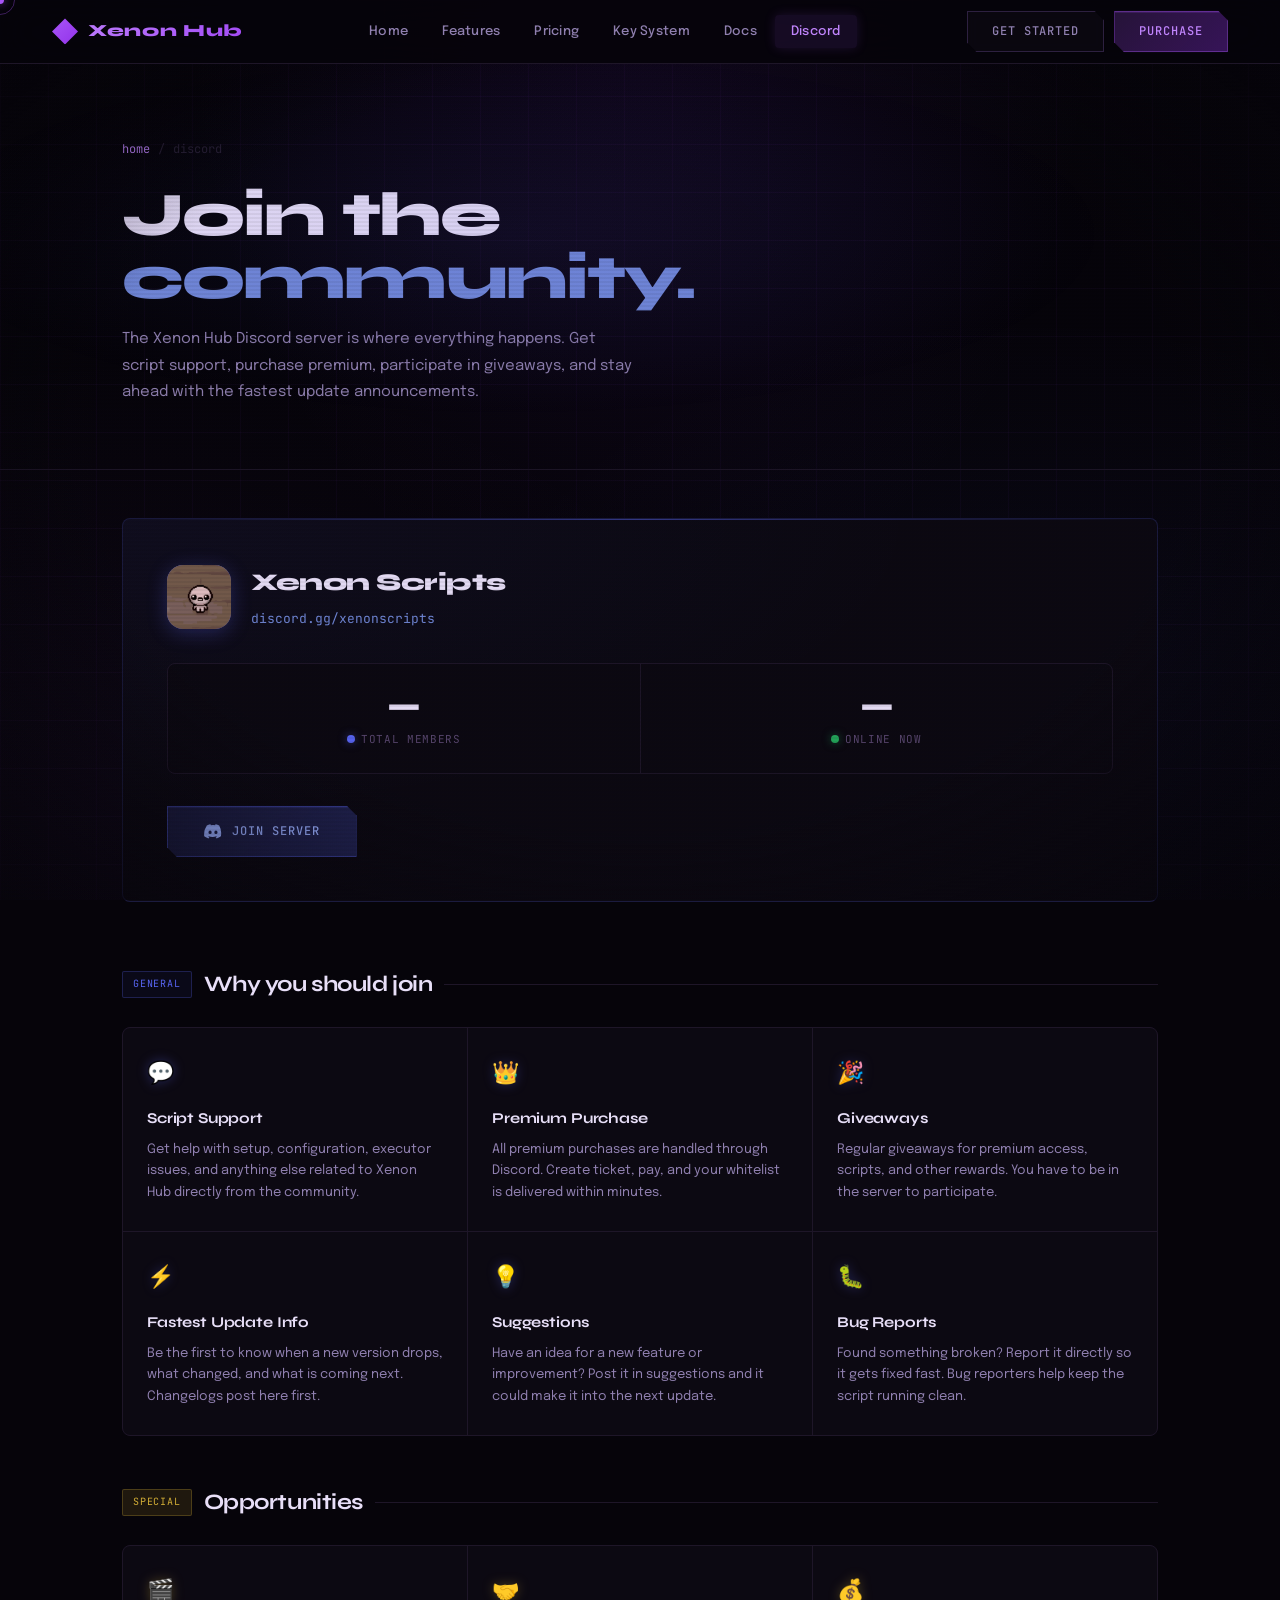
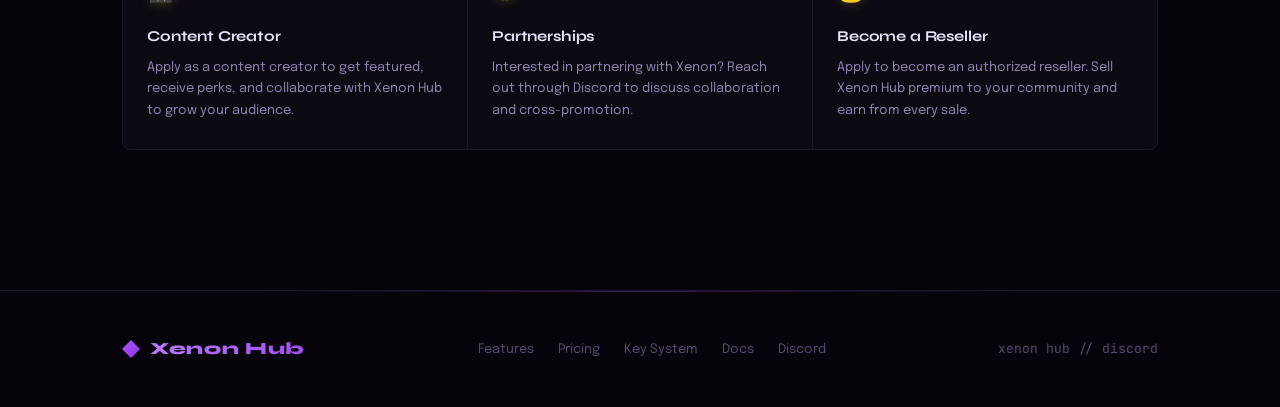
==== discord.html @ 63b48da9 "Add files via upload" ====
<!doctype html>
<html lang="en">
  <head>
    <meta charset="UTF-8" />
    <meta name="viewport" content="width=device-width, initial-scale=1.0" />
    <title>Discord — Xenon Hub</title>
    <meta
      name="description"
      content="Join the Xenon Hub Discord server for script support, premium purchases, giveaways, update announcements, and more."
    />
    <link rel="stylesheet" href="style.css" />
    <style>
      .page-hero {
        padding: 140px 0 64px;
        border-bottom: 1px solid var(--border);
        position: relative;
      }
      .page-hero::after {
        content: "";
        position: absolute;
        inset: 0;
        background: radial-gradient(
          ellipse at 40% 50%,
          rgba(88, 101, 242, 0.08) 0%,
          transparent 55%
        );
        pointer-events: none;
      }
      .page-hero h1 {
        font-family: "Syne", sans-serif;
        font-size: clamp(36px, 5vw, 62px);
        font-weight: 800;
        letter-spacing: -0.03em;
        line-height: 1.02;
        color: var(--text);
        margin-bottom: 16px;
      }
      .page-hero h1 span {
        color: #7289da;
      }
      .page-hero p {
        font-size: 15px;
        color: var(--text-dim);
        max-width: 520px;
        line-height: 1.75;
      }
      .breadcrumb {
        display: flex;
        gap: 8px;
        font-family: "JetBrains Mono", monospace;
        font-size: 12px;
        color: var(--text-muted);
        margin-bottom: 24px;
        align-items: center;
      }
      .breadcrumb a {
        color: var(--accent-light);
        text-decoration: none;
      }
      .breadcrumb span {
        opacity: 0.4;
      }

      /* Server card */
      .server-card {
        margin-top: 48px;
        background: var(--surface);
        border: 1px solid rgba(88, 101, 242, 0.2);
        border-radius: var(--radius-lg);
        padding: 44px;
        position: relative;
        overflow: hidden;
      }
      .server-card::before {
        content: "";
        position: absolute;
        inset: 0;
        background: radial-gradient(
          ellipse at top left,
          rgba(88, 101, 242, 0.06) 0%,
          transparent 55%
        );
        pointer-events: none;
      }
      .server-card::after {
        content: "";
        position: absolute;
        top: 0;
        left: 0;
        right: 0;
        height: 1px;
        background: linear-gradient(
          90deg,
          transparent,
          rgba(88, 101, 242, 0.5),
          transparent
        );
      }

      .server-header {
        display: flex;
        align-items: center;
        gap: 20px;
        margin-bottom: 32px;
        position: relative;
      }
      .server-icon {
        width: 64px;
        height: 64px;
        border-radius: 16px;
        background: linear-gradient(135deg, #5865f2, #4752c4);
        display: flex;
        align-items: center;
        justify-content: center;
        flex-shrink: 0;
        box-shadow: 0 4px 20px rgba(88, 101, 242, 0.3);
      }
      .server-icon svg {
        width: 32px;
        height: 32px;
        color: #fff;
      }
      .server-info h2 {
        font-family: "Syne", sans-serif;
        font-size: 24px;
        font-weight: 800;
        color: var(--text);
        letter-spacing: -0.02em;
        margin-bottom: 4px;
      }
      .server-link {
        font-family: "JetBrains Mono", monospace;
        font-size: 13px;
        color: #7289da;
        text-decoration: none;
        transition: color 0.2s;
      }
      .server-link:hover {
        color: #99aeff;
      }

      /* Stats row */
      .server-stats {
        display: flex;
        gap: 1px;
        background: var(--border);
        border: 1px solid var(--border);
        border-radius: var(--radius-lg);
        overflow: hidden;
        margin-bottom: 32px;
        position: relative;
      }
      .stat-card {
        flex: 1;
        background: var(--surface);
        padding: 24px 28px;
        text-align: center;
        transition: background 0.2s;
      }
      .stat-card:hover {
        background: var(--surface2);
      }
      .stat-num {
        font-family: "Syne", sans-serif;
        font-size: 36px;
        font-weight: 800;
        letter-spacing: -0.02em;
        color: var(--text);
        line-height: 1;
        margin-bottom: 6px;
      }
      .stat-num.loading {
        font-size: 16px;
        color: var(--text-muted);
        animation: pulse 1.5s infinite;
      }
      .stat-label {
        font-family: "JetBrains Mono", monospace;
        font-size: 11px;
        color: var(--text-muted);
        letter-spacing: 0.06em;
        text-transform: uppercase;
      }
      .stat-dot {
        display: inline-block;
        width: 8px;
        height: 8px;
        border-radius: 50%;
        margin-right: 6px;
      }
      .stat-dot.total {
        background: #5865f2;
        box-shadow: 0 0 8px rgba(88, 101, 242, 0.5);
      }
      .stat-dot.online {
        background: #23a55a;
        box-shadow: 0 0 8px rgba(35, 165, 90, 0.5);
        animation: pulse 2s infinite;
      }

      /* Join button */
      .join-btn-wrap {
        position: relative;
      }
      .btn-discord {
        background: linear-gradient(135deg, rgba(88, 101, 242, 0.2), rgba(71, 82, 196, 0.35));
        color: #99aeff;
        font-family: "JetBrains Mono", monospace;
        font-size: 12px;
        font-weight: 500;
        padding: 15px 36px;
        border: 1px solid rgba(88, 101, 242, 0.4);
        border-radius: 0;
        text-decoration: none;
        display: inline-flex;
        align-items: center;
        gap: 10px;
        cursor: none;
        transition: all 0.25s;
        position: relative;
        overflow: hidden;
        letter-spacing: 0.08em;
        text-transform: uppercase;
        clip-path: polygon(0 0, calc(100% - 10px) 0, 100% 10px, 100% 100%, 10px 100%, 0 calc(100% - 10px));
        box-shadow: 0 0 20px rgba(88, 101, 242, 0.12), inset 0 1px 0 rgba(88, 101, 242, 0.12);
      }
      .btn-discord::before {
        content: "";
        position: absolute;
        inset: 0;
        background: repeating-linear-gradient(
          0deg,
          transparent,
          transparent 2px,
          rgba(255, 255, 255, 0.015) 2px,
          rgba(255, 255, 255, 0.015) 4px
        );
        opacity: 0;
        transition: opacity 0.2s;
      }
      .btn-discord:hover::before {
        opacity: 1;
      }
      .btn-discord:hover {
        box-shadow: 0 0 30px rgba(88, 101, 242, 0.35), 0 0 60px rgba(88, 101, 242, 0.1), inset 0 0 20px rgba(88, 101, 242, 0.06);
        transform: translateY(-1px);
        text-shadow: 0 0 12px rgba(88, 101, 242, 0.5);
        border-color: rgba(88, 101, 242, 0.7);
      }
      .btn-discord svg {
        width: 18px;
        height: 18px;
      }

      /* Reasons sections */
      .reasons-section {
        margin-top: 64px;
      }
      .reasons-label {
        display: flex;
        align-items: center;
        gap: 12px;
        margin-bottom: 24px;
      }
      .reasons-label h2 {
        font-family: "Syne", sans-serif;
        font-size: 22px;
        font-weight: 700;
        color: var(--text);
        letter-spacing: -0.02em;
        white-space: nowrap;
      }
      .reasons-label::after {
        content: "";
        flex: 1;
        height: 1px;
        background: var(--border);
      }
      .reasons-badge {
        font-family: "JetBrains Mono", monospace;
        font-size: 10px;
        letter-spacing: 0.08em;
        text-transform: uppercase;
        padding: 4px 10px;
        border-radius: 2px;
        flex-shrink: 0;
      }
      .reasons-badge.general {
        color: #5865f2;
        border: 1px solid rgba(88, 101, 242, 0.25);
        background: rgba(88, 101, 242, 0.06);
      }
      .reasons-badge.special {
        color: var(--premium);
        border: 1px solid rgba(212, 175, 55, 0.25);
        background: var(--premium-glow);
      }

      .reasons-grid {
        display: grid;
        grid-template-columns: repeat(3, 1fr);
        gap: 1px;
        background: var(--border);
        border: 1px solid var(--border);
        border-radius: var(--radius-lg);
        overflow: hidden;
      }
      .reason-card {
        background: var(--surface);
        padding: 28px 24px;
        transition: background 0.25s;
        position: relative;
        overflow: hidden;
      }
      .reason-card:hover {
        background: var(--surface2);
      }
      .reason-card::before {
        content: "";
        position: absolute;
        inset: 0;
        background: linear-gradient(
          135deg,
          rgba(88, 101, 242, 0.04),
          transparent
        );
        opacity: 0;
        transition: opacity 0.3s;
      }
      .reason-card:hover::before {
        opacity: 1;
      }
      .reason-card.gold::before {
        background: linear-gradient(
          135deg,
          rgba(212, 175, 55, 0.04),
          transparent
        );
      }
      .reason-icon {
        font-size: 22px;
        margin-bottom: 14px;
        display: block;
        filter: drop-shadow(0 0 6px rgba(88, 101, 242, 0.3));
      }
      .reason-card.gold .reason-icon {
        filter: drop-shadow(0 0 6px rgba(212, 175, 55, 0.3));
      }
      .reason-card h3 {
        font-family: "Syne", sans-serif;
        font-size: 15px;
        font-weight: 700;
        color: var(--text);
        margin-bottom: 8px;
        letter-spacing: -0.01em;
      }
      .reason-card p {
        font-size: 13px;
        color: var(--text-dim);
        line-height: 1.65;
      }

      .spacer {
        height: 60px;
      }

      @media (max-width: 800px) {
        .server-stats {
          flex-direction: column;
        }
        .reasons-grid {
          grid-template-columns: 1fr;
        }
        .server-card {
          padding: 28px;
        }
        .server-header {
          flex-direction: column;
          text-align: center;
        }
      }
    </style>
  </head>
  <body>
    <div class="cursor" id="cursor"></div>
    <div class="cursor-ring" id="cursorRing"></div>

    <nav>
      <a href="index.html" class="nav-logo"
        ><div class="logo-mark"></div>
        Xenon Hub</a
      >
      <ul class="nav-links">
        <li><a href="index.html">Home</a></li>
        <li><a href="features.html">Features</a></li>
        <li><a href="pricing.html">Pricing</a></li>
        <li><a href="keysystem.html">Key System</a></li>
        <li><a href="docs.html">Docs</a></li>
        <li><a href="discord.html" class="active">Discord</a></li>
      </ul>
      <div class="nav-cta">
        <a href="docs.html" class="btn btn-ghost">Get Started</a>
        <a href="pricing.html" class="btn btn-primary">Purchase</a>
      </div>
      <button class="nav-hamburger" aria-label="Menu">
        <span></span><span></span><span></span>
      </button>
    </nav>

    <div class="page-hero">
      <div class="container">
        <div class="breadcrumb">
          <a href="index.html">home</a><span>/</span><span>discord</span>
        </div>
        <h1>Join the<br /><span>community.</span></h1>
        <p>
          The Xenon Hub Discord server is where everything happens. Get script
          support, purchase premium, participate in giveaways, and stay ahead
          with the fastest update announcements.
        </p>
      </div>
    </div>

    <div class="container">
      <!-- Server Card -->
      <div class="server-card animate-fade-up">
        <div class="server-header">
          <div class="server-icon" style="overflow: hidden;">
            <img src="logo.png" alt="Server Logo" style="width: 100%; height: 100%; object-fit: cover;" />
          </div>
          <div class="server-info">
            <h2>Xenon Scripts</h2>
            <a
              href="https://discord.gg/xenonscripts"
              target="_blank"
              rel="noopener"
              class="server-link"
              id="server-url"
              >discord.gg/xenonscripts</a
            >
          </div>
        </div>

        <!-- Live stats -->
        <div class="server-stats">
          <div class="stat-card">
            <div class="stat-num loading" id="totalMembers">loading...</div>
            <div class="stat-label">
              <span class="stat-dot total"></span>Total Members
            </div>
          </div>
          <div class="stat-card">
            <div class="stat-num loading" id="onlineMembers">loading...</div>
            <div class="stat-label">
              <span class="stat-dot online"></span>Online Now
            </div>
          </div>
        </div>

        <div class="join-btn-wrap">
          <a
            href="https://discord.gg/xenonscripts"
            target="_blank"
            rel="noopener"
            class="btn-discord"
            id="join-btn"
          >
            <svg viewBox="0 0 16 16" fill="currentColor">
              <path
                d="M13.5 3.2A12.4 12.4 0 0 0 10.3 2a9 9 0 0 0-.4.8 11.5 11.5 0 0 0-3.8 0A9 9 0 0 0 5.7 2 12.4 12.4 0 0 0 2.5 3.2 13.6 13.6 0 0 0 .2 12.6a12.5 12.5 0 0 0 3.8 2 9.5 9.5 0 0 0 .8-1.3 7.8 7.8 0 0 1-1.3-.6l.3-.3a8.9 8.9 0 0 0 7.6 0l.3.3a8 8 0 0 1-1.3.6 9.5 9.5 0 0 0 .8 1.3 12.5 12.5 0 0 0 3.8-2A13.5 13.5 0 0 0 13.5 3.2ZM5.4 10.7a1.5 1.5 0 0 1-1.4-1.6 1.5 1.5 0 0 1 1.4-1.5 1.5 1.5 0 0 1 1.4 1.5 1.5 1.5 0 0 1-1.4 1.6Zm5.2 0a1.5 1.5 0 0 1-1.4-1.6 1.5 1.5 0 0 1 1.4-1.5 1.5 1.5 0 0 1 1.4 1.5 1.5 1.5 0 0 1-1.4 1.6Z"
              />
            </svg>
            Join Server
          </a>
        </div>
      </div>

      <!-- General Purpose Reasons -->
      <div class="reasons-section animate-fade-up">
        <div class="reasons-label">
          <span class="reasons-badge general">General</span>
          <h2>Why you should join</h2>
        </div>

        <div class="reasons-grid">
          <div class="reason-card">
            <span class="reason-icon">💬</span>
            <h3>Script Support</h3>
            <p>
              Get help with setup, configuration, executor issues, and anything
              else related to Xenon Hub directly from the community.
            </p>
          </div>
          <div class="reason-card">
            <span class="reason-icon">👑</span>
            <h3>Premium Purchase</h3>
            <p>
              All premium purchases are handled through Discord. Create ticket,
              pay, and your whitelist is delivered within minutes.
            </p>
          </div>
          <div class="reason-card">
            <span class="reason-icon">🎉</span>
            <h3>Giveaways</h3>
            <p>
              Regular giveaways for premium access, scripts, and other rewards.
              You have to be in the server to participate.
            </p>
          </div>
          <div class="reason-card">
            <span class="reason-icon">⚡</span>
            <h3>Fastest Update Info</h3>
            <p>
              Be the first to know when a new version drops, what changed, and
              what is coming next. Changelogs post here first.
            </p>
          </div>
          <div class="reason-card">
            <span class="reason-icon">💡</span>
            <h3>Suggestions</h3>
            <p>
              Have an idea for a new feature or improvement? Post it in
              suggestions and it could make it into the next update.
            </p>
          </div>
          <div class="reason-card">
            <span class="reason-icon">🐛</span>
            <h3>Bug Reports</h3>
            <p>
              Found something broken? Report it directly so it gets fixed fast.
              Bug reporters help keep the script running clean.
            </p>
          </div>
        </div>
      </div>

      <!-- Special Purpose Reasons -->
      <div class="reasons-section animate-fade-up" style="margin-top: 48px">
        <div class="reasons-label">
          <span class="reasons-badge special">Special</span>
          <h2>Opportunities</h2>
        </div>

        <div class="reasons-grid">
          <div class="reason-card gold">
            <span class="reason-icon">🎬</span>
            <h3>Content Creator</h3>
            <p>
              Apply as a content creator to get featured, receive perks, and
              collaborate with Xenon Hub to grow your audience.
            </p>
          </div>
          <div class="reason-card gold">
            <span class="reason-icon">🤝</span>
            <h3>Partnerships</h3>
            <p>
              Interested in partnering with Xenon? Reach out through Discord to
              discuss collaboration and cross-promotion.
            </p>
          </div>
          <div class="reason-card gold">
            <span class="reason-icon">💰</span>
            <h3>Become a Reseller</h3>
            <p>
              Apply to become an authorized reseller. Sell Xenon Hub premium to
              your community and earn from every sale.
            </p>
          </div>
        </div>
      </div>

      <div class="spacer"></div>
    </div>

    <footer>
      <div class="container">
        <div class="footer-inner">
          <a href="index.html" class="nav-logo"
            ><div class="logo-mark" style="width: 18px; height: 18px"></div>
            Xenon Hub</a
          >
          <ul class="footer-links">
            <li><a href="features.html">Features</a></li>
            <li><a href="pricing.html">Pricing</a></li>
            <li><a href="keysystem.html">Key System</a></li>
            <li><a href="docs.html">Docs</a></li>
            <li><a href="discord.html">Discord</a></li>
          </ul>
          <div class="footer-copy">xenon hub // discord</div>
        </div>
      </div>
    </footer>

    <script>
      // Mobile hamburger menu toggle
      document.querySelector('.nav-hamburger').addEventListener('click', function() {
        this.closest('nav').classList.toggle('nav-open');
      });
      document.querySelectorAll('.nav-links a').forEach(function(link) {
        link.addEventListener('click', function() {
          document.querySelector('nav').classList.remove('nav-open');
        });
      });

      // Custom cursor
      const cursor = document.getElementById("cursor");
      const ring = document.getElementById("cursorRing");
      let mx = 0,
        my = 0,
        rx = 0,
        ry = 0;
      document.addEventListener("mousemove", (e) => {
        mx = e.clientX;
        my = e.clientY;
      });
      (function loop() {
        cursor.style.left = mx + "px";
        cursor.style.top = my + "px";
        rx += (mx - rx) * 0.12;
        ry += (my - ry) * 0.12;
        ring.style.left = rx + "px";
        ring.style.top = ry + "px";
        requestAnimationFrame(loop);
      })();

      // Fetch live Discord stats
      async function fetchDiscordStats() {
        try {
          const res = await fetch(
            "https://discord.com/api/v9/invites/xenonscripts?with_counts=true",
          );
          const data = await res.json();

          const totalEl = document.getElementById("totalMembers");
          const onlineEl = document.getElementById("onlineMembers");

          if (data.approximate_member_count) {
            totalEl.textContent =
              data.approximate_member_count.toLocaleString();
            totalEl.classList.remove("loading");
          }
          if (data.approximate_presence_count) {
            onlineEl.textContent =
              data.approximate_presence_count.toLocaleString();
            onlineEl.classList.remove("loading");
          }
        } catch (err) {
          document.getElementById("totalMembers").textContent = "—";
          document.getElementById("onlineMembers").textContent = "—";
          document.getElementById("totalMembers").classList.remove("loading");
          document.getElementById("onlineMembers").classList.remove("loading");
        }
      }
      fetchDiscordStats();

      // Scroll animations
      const obs = new IntersectionObserver(
        (entries) => {
          entries.forEach((e) => {
            if (e.isIntersecting) {
              e.target.style.opacity = "1";
              e.target.style.transform = "translateY(0)";
            }
          });
        },
        { threshold: 0.05 },
      );
      document.querySelectorAll(".animate-fade-up").forEach((el) => {
        el.style.opacity = "0";
        el.style.transform = "translateY(16px)";
        el.style.transition = "opacity 0.6s ease, transform 0.6s ease";
        obs.observe(el);
      });
    </script>
  </body>
</html>
---- style.css ----
@import url("https://fonts.googleapis.com/css2?family=Syne:wght@400;500;600;700;800&family=Epilogue:wght@300;400;500;600&family=JetBrains+Mono:wght@300;400;500&display=swap");

*,
*::before,
*::after {
  margin: 0;
  padding: 0;
  box-sizing: border-box;
}

:root {
  --bg: #06040a;
  --surface: #0c0912;
  --surface2: #110e1a;
  --border: #1e1628;
  --border2: #2d2040;
  --accent: #a855f7;
  --accent2: #9333ea;
  --accent-light: #c084fc;
  --accent-glow: rgba(168, 85, 247, 0.15);
  --accent-glow2: rgba(168, 85, 247, 0.05);
  --text: #e8dff8;
  --text-muted: #5a4870;
  --text-dim: #9080b0;
  --premium: #d4af37;
  --premium-glow: rgba(212, 175, 55, 0.12);
  --radius: 4px;
  --radius-lg: 8px;
}

html {
  scroll-behavior: smooth;
}

body {
  background: var(--bg);
  color: var(--text);
  font-family: "Epilogue", sans-serif;
  font-weight: 400;
  font-size: 15px;
  line-height: 1.65;
  overflow-x: hidden;
  min-height: 100vh;
  cursor: none;
  background-image:
    radial-gradient(ellipse at 50% 0%, rgba(100, 40, 180, 0.12) 0%, transparent 50%),
    radial-gradient(ellipse at 80% 80%, rgba(88, 101, 242, 0.06) 0%, transparent 40%),
    radial-gradient(ellipse at 10% 90%, rgba(168, 85, 247, 0.05) 0%, transparent 40%);
  background-attachment: fixed;
}

.cursor {
  position: fixed;
  width: 8px;
  height: 8px;
  background: var(--accent);
  border-radius: 50%;
  pointer-events: none;
  z-index: 9999;
  transform: translate(-50%, -50%);
  transition:
    width 0.2s,
    height 0.2s;
  box-shadow: 0 0 10px rgba(168, 85, 247, 0.6);
}
.cursor-ring {
  position: fixed;
  width: 30px;
  height: 30px;
  border: 1px solid rgba(168, 85, 247, 0.35);
  border-radius: 50%;
  pointer-events: none;
  z-index: 9998;
  transform: translate(-50%, -50%);
  transition:
    width 0.3s,
    height 0.3s,
    border-color 0.3s;
}
body:has(a:hover) .cursor,
body:has(button:hover) .cursor {
  width: 14px;
  height: 14px;
}
body:has(a:hover) .cursor-ring,
body:has(button:hover) .cursor-ring {
  width: 48px;
  height: 48px;
  border-color: rgba(168, 85, 247, 0.6);
}

body::before {
  content: "";
  position: fixed;
  inset: 0;
  background-image:
    linear-gradient(rgba(168, 85, 247, 0.04) 1px, transparent 1px),
    linear-gradient(90deg, rgba(168, 85, 247, 0.04) 1px, transparent 1px);
  background-size: 48px 48px;
  pointer-events: none;
  z-index: 0;
  animation: gridDrift 20s linear infinite;
}
body::after {
  content: "";
  position: fixed;
  inset: 0;
  background:
    linear-gradient(180deg, transparent 0%, rgba(6, 4, 10, 0.1) 50%, transparent 100%),
    radial-gradient(ellipse at 50% 50%, transparent 60%, rgba(6, 4, 10, 0.7) 100%);
  background-size: 100% 4px, 100% 100%;
  pointer-events: none;
  z-index: 0;
}

nav {
  position: fixed;
  top: 0;
  left: 0;
  right: 0;
  z-index: 100;
  display: flex;
  align-items: center;
  justify-content: space-between;
  padding: 0 52px;
  height: 64px;
  border-bottom: 1px solid var(--border);
  background: rgba(6, 4, 10, 0.9);
  backdrop-filter: blur(20px);
  -webkit-backdrop-filter: blur(20px);
}

.nav-logo {
  display: flex;
  align-items: center;
  gap: 10px;
  text-decoration: none;
  font-family: "Syne", sans-serif;
  font-weight: 800;
  font-size: 17px;
  letter-spacing: 0.04em;
  background: linear-gradient(135deg, #c084fc 0%, #a855f7 40%, #9333ea 70%, #7c3aed 100%);
  -webkit-background-clip: text;
  -webkit-text-fill-color: transparent;
  background-clip: text;
  background-size: 200% 200%;
  animation: gradientShift 4s ease-in-out infinite;
  transition: filter 0.3s ease;
}
.nav-logo:hover {
  filter: brightness(1.3) drop-shadow(0 0 8px rgba(168, 85, 247, 0.5));
}
.logo-mark {
  width: 26px;
  height: 26px;
  background: linear-gradient(135deg, var(--accent), var(--accent2));
  clip-path: polygon(50% 0%, 100% 50%, 50% 100%, 0% 50%);
  flex-shrink: 0;
  box-shadow: 0 0 14px rgba(168, 85, 247, 0.5);
  animation: logoSpin 8s linear infinite;
  transition: box-shadow 0.3s ease, transform 0.3s ease;
}
.nav-logo:hover .logo-mark {
  box-shadow: 0 0 22px rgba(168, 85, 247, 0.8);
  transform: scale(1.1);
}

.nav-links {
  display: flex;
  align-items: center;
  gap: 2px;
  list-style: none;
}
.nav-links a {
  display: block;
  padding: 6px 16px;
  color: var(--text-dim);
  text-decoration: none;
  font-size: 13px;
  font-weight: 500;
  letter-spacing: 0.02em;
  border-radius: var(--radius);
  position: relative;
  transition:
    color 0.3s cubic-bezier(0.16, 1, 0.3, 1),
    background 0.3s cubic-bezier(0.16, 1, 0.3, 1),
    transform 0.3s cubic-bezier(0.16, 1, 0.3, 1);
}
.nav-links a:hover {
  color: var(--text);
  background: rgba(168, 85, 247, 0.1);
  transform: translateY(-1px);
}
.nav-links a.active {
  color: var(--accent-light);
  background: rgba(168, 85, 247, 0.1);
  box-shadow: 0 0 12px rgba(168, 85, 247, 0.15);
}

.nav-cta {
  display: flex;
  align-items: center;
  gap: 10px;
}

.btn {
  display: inline-flex;
  align-items: center;
  gap: 8px;
  padding: 10px 24px;
  font-family: "JetBrains Mono", monospace;
  font-size: 12px;
  font-weight: 500;
  letter-spacing: 0.08em;
  text-transform: uppercase;
  text-decoration: none;
  border: none;
  border-radius: 0;
  cursor: none;
  transition: all 0.25s cubic-bezier(0.16, 1, 0.3, 1);
  position: relative;
  overflow: hidden;
  clip-path: polygon(0 0, calc(100% - 10px) 0, 100% 10px, 100% 100%, 10px 100%, 0 calc(100% - 10px));
}
.btn::before {
  content: "";
  position: absolute;
  inset: 0;
  background: repeating-linear-gradient(
    0deg,
    transparent,
    transparent 2px,
    rgba(255, 255, 255, 0.015) 2px,
    rgba(255, 255, 255, 0.015) 4px
  );
  opacity: 0;
  transition: opacity 0.3s;
}
.btn:hover::before {
  opacity: 1;
}
.btn::after {
  content: "";
  position: absolute;
  top: 0;
  left: -100%;
  width: 60%;
  height: 100%;
  background: linear-gradient(90deg, transparent, rgba(168, 85, 247, 0.12), transparent);
  transition: none;
}
.btn:hover::after {
  animation: btnSweep 0.6s ease forwards;
}

.btn-ghost {
  background: rgba(12, 9, 18, 0.8);
  color: var(--text-dim);
  border: 1px solid var(--border2);
  backdrop-filter: blur(4px);
}
.btn-ghost:hover {
  color: var(--accent-light);
  border-color: rgba(168, 85, 247, 0.5);
  box-shadow: 0 0 16px rgba(168, 85, 247, 0.12), inset 0 0 16px rgba(168, 85, 247, 0.04);
  text-shadow: 0 0 8px rgba(168, 85, 247, 0.4);
}

.btn-primary {
  background: linear-gradient(135deg, rgba(168, 85, 247, 0.2) 0%, rgba(147, 51, 234, 0.35) 100%);
  color: var(--accent-light);
  border: 1px solid rgba(168, 85, 247, 0.4);
  box-shadow: 0 0 20px rgba(168, 85, 247, 0.15), inset 0 1px 0 rgba(168, 85, 247, 0.15);
}
.btn-primary:hover {
  background: linear-gradient(135deg, rgba(168, 85, 247, 0.3) 0%, rgba(147, 51, 234, 0.5) 100%);
  box-shadow: 0 0 30px rgba(168, 85, 247, 0.35), 0 0 60px rgba(168, 85, 247, 0.1), inset 0 0 20px rgba(168, 85, 247, 0.08);
  transform: translateY(-1px);
  text-shadow: 0 0 12px rgba(192, 132, 252, 0.6);
  border-color: rgba(168, 85, 247, 0.7);
}

.btn-large {
  padding: 14px 36px;
  font-size: 13px;
}

.btn-outline {
  background: rgba(168, 85, 247, 0.04);
  color: var(--accent-light);
  border: 1px solid rgba(168, 85, 247, 0.25);
}
.btn-outline:hover {
  background: rgba(168, 85, 247, 0.1);
  border-color: rgba(168, 85, 247, 0.5);
  box-shadow: 0 0 20px rgba(168, 85, 247, 0.15);
  text-shadow: 0 0 8px rgba(168, 85, 247, 0.4);
}

section {
  position: relative;
  z-index: 1;
}
.container {
  max-width: 1140px;
  margin: 0 auto;
  padding: 0 52px;
}

.tag {
  display: inline-flex;
  align-items: center;
  gap: 6px;
  padding: 5px 12px;
  font-family: "JetBrains Mono", monospace;
  font-size: 11px;
  letter-spacing: 0.08em;
  text-transform: uppercase;
  color: var(--accent-light);
  border: 1px solid rgba(168, 85, 247, 0.2);
  border-radius: 2px;
  background: var(--accent-glow2);
}

.section-title {
  font-family: "Syne", sans-serif;
  font-size: clamp(28px, 3.5vw, 42px);
  font-weight: 800;
  letter-spacing: -0.02em;
  color: var(--text);
  line-height: 1.1;
}
.section-title span {
  color: var(--accent-light);
}

.badge {
  display: inline-block;
  padding: 3px 9px;
  font-size: 11px;
  font-family: "JetBrains Mono", monospace;
  border-radius: 2px;
}
.badge-free {
  background: rgba(168, 85, 247, 0.1);
  color: var(--accent-light);
  border: 1px solid rgba(168, 85, 247, 0.2);
}
.badge-premium {
  background: var(--premium-glow);
  color: var(--premium);
  border: 1px solid rgba(212, 175, 55, 0.25);
}

footer {
  border-top: 1px solid var(--border);
  padding: 44px 0;
  margin-top: 80px;
  position: relative;
  z-index: 1;
}
footer::before {
  content: "";
  position: absolute;
  top: 0;
  left: 50%;
  transform: translateX(-50%);
  width: 60%;
  height: 1px;
  background: linear-gradient(90deg, transparent, rgba(168, 85, 247, 0.3), transparent);
}
.footer-inner {
  display: flex;
  align-items: center;
  justify-content: space-between;
  flex-wrap: wrap;
  gap: 20px;
}
.footer-links {
  display: flex;
  gap: 24px;
  list-style: none;
}
.footer-links a {
  color: var(--text-muted);
  text-decoration: none;
  font-size: 13px;
  transition: color 0.3s ease, text-shadow 0.3s ease;
}
.footer-links a:hover {
  color: var(--accent-light);
  text-shadow: 0 0 12px rgba(168, 85, 247, 0.3);
}
.footer-copy {
  font-size: 13px;
  color: var(--text-muted);
  font-family: "JetBrains Mono", monospace;
}

@keyframes fadeUp {
  from {
    opacity: 0;
    transform: translateY(24px);
  }
  to {
    opacity: 1;
    transform: translateY(0);
  }
}
@keyframes pulse {
  0%,
  100% {
    opacity: 1;
  }
  50% {
    opacity: 0.4;
  }
}
@keyframes slideRight {
  from {
    left: -100%;
  }
  to {
    left: 100%;
  }
}
@keyframes gradientShift {
  0% {
    background-position: 0% 50%;
  }
  50% {
    background-position: 100% 50%;
  }
  100% {
    background-position: 0% 50%;
  }
}
@keyframes logoSpin {
  from {
    transform: rotate(0deg);
  }
  to {
    transform: rotate(360deg);
  }
}
@keyframes glowPulse {
  0%, 100% {
    box-shadow: 0 0 14px rgba(168, 85, 247, 0.5);
  }
  50% {
    box-shadow: 0 0 28px rgba(168, 85, 247, 0.8);
  }
}
@keyframes btnSweep {
  0% {
    left: -100%;
  }
  100% {
    left: 150%;
  }
}
@keyframes gridDrift {
  0% {
    background-position: 0 0, 0 0;
  }
  100% {
    background-position: 48px 48px, 48px 48px;
  }
}
@keyframes scanline {
  0% {
    top: -10%;
  }
  100% {
    top: 110%;
  }
}

.animate-fade-up {
  animation: fadeUp 0.7s cubic-bezier(0.16, 1, 0.3, 1) both;
}
.delay-1 {
  animation-delay: 0.1s;
}
.delay-2 {
  animation-delay: 0.2s;
}
.delay-3 {
  animation-delay: 0.3s;
}
.delay-4 {
  animation-delay: 0.4s;
}
.delay-5 {
  animation-delay: 0.5s;
}

::-webkit-scrollbar {
  width: 4px;
}
::-webkit-scrollbar-track {
  background: var(--bg);
}
::-webkit-scrollbar-thumb {
  background: var(--border2);
  border-radius: 2px;
}
::-webkit-scrollbar-thumb:hover {
  background: var(--accent);
}
::selection {
  background: rgba(168, 85, 247, 0.3);
  color: var(--text);
}

.nav-hamburger {
  display: none;
  flex-direction: column;
  gap: 5px;
  cursor: none;
  background: none;
  border: none;
  padding: 6px;
}
.nav-hamburger span {
  display: block;
  width: 22px;
  height: 1.5px;
  background: var(--text-dim);
}

@media (max-width: 768px) {
  nav {
    padding: 0 24px;
    flex-wrap: wrap;
  }
  .container {
    padding: 0 24px;
  }
  .nav-links,
  .nav-cta {
    display: none;
  }
  .nav-hamburger {
    display: flex;
  }

  /* Mobile menu open state */
  nav.nav-open {
    height: auto;
  }
  nav.nav-open .nav-links {
    display: flex;
    flex-direction: column;
    width: 100%;
    order: 10;
    gap: 0;
    padding: 12px 0 8px;
    border-top: 1px solid var(--border);
  }
  nav.nav-open .nav-links a {
    padding: 12px 8px;
    font-size: 14px;
    border-radius: 0;
    border-bottom: 1px solid var(--border);
  }
  nav.nav-open .nav-links li:last-child a {
    border-bottom: none;
  }
  nav.nav-open .nav-cta {
    display: flex;
    width: 100%;
    order: 11;
    padding: 10px 0 16px;
    gap: 10px;
    border-top: 1px solid var(--border);
  }
  nav.nav-open .nav-cta .btn {
    flex: 1;
    justify-content: center;
    text-align: center;
  }

  /* Hamburger X animation */
  .nav-hamburger span {
    transition: transform 0.3s, opacity 0.3s;
  }
  nav.nav-open .nav-hamburger span:nth-child(1) {
    transform: translateY(6.5px) rotate(45deg);
  }
  nav.nav-open .nav-hamburger span:nth-child(2) {
    opacity: 0;
  }
  nav.nav-open .nav-hamburger span:nth-child(3) {
    transform: translateY(-6.5px) rotate(-45deg);
  }

  body {
    cursor: auto;
  }
  .cursor,
  .cursor-ring {
    display: none;
  }
}
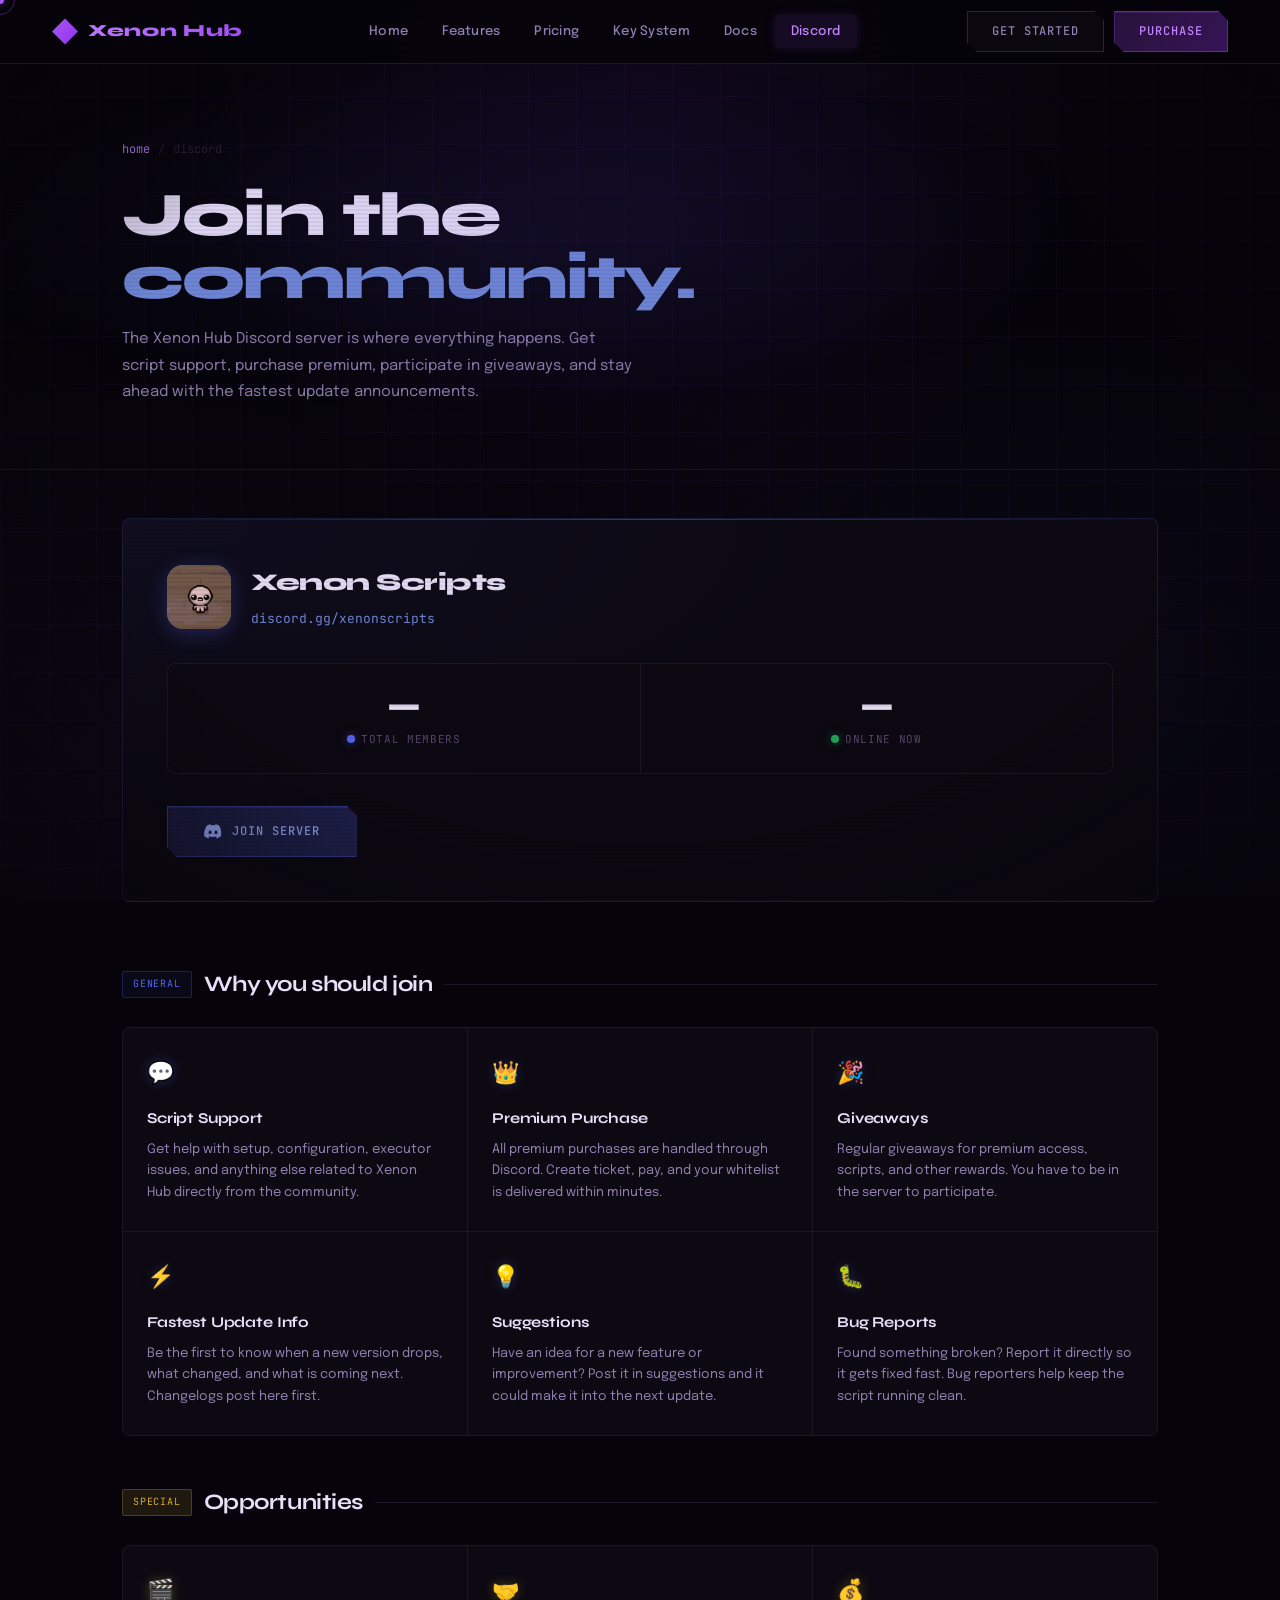
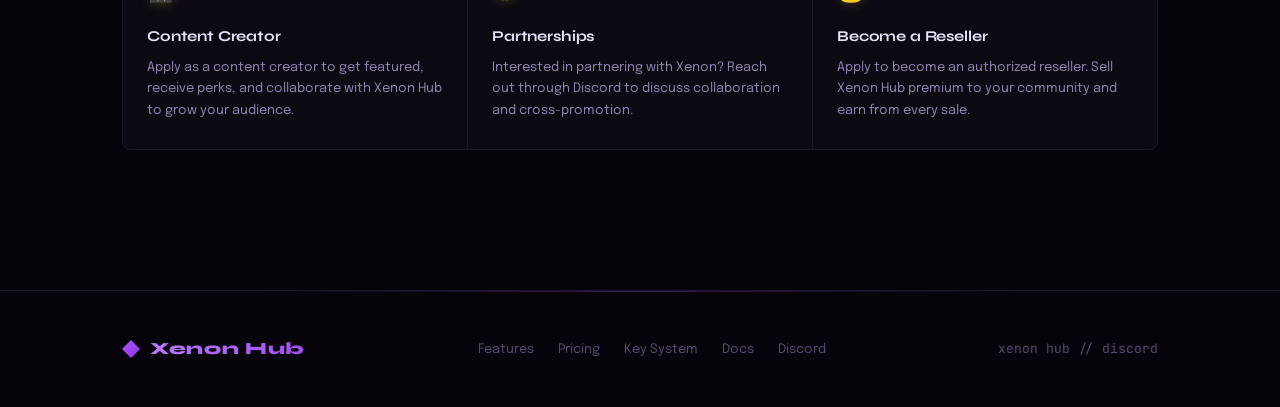
==== commit f6a696be: "Initial commit: add xenon project" ====
--- a/discord.html
+++ b/discord.html
@@ -4,6 +4,7 @@
     <meta charset="UTF-8" />
     <meta name="viewport" content="width=device-width, initial-scale=1.0" />
     <title>Discord — Xenon Hub</title>
+    <link rel="icon" type="image/png" href="logo2.png" />
     <meta
       name="description"
       content="Join the Xenon Hub Discord server for script support, premium purchases, giveaways, update announcements, and more."
--- a/style.css
+++ b/style.css
@@ -1,605 +1,605 @@
-@import url("https://fonts.googleapis.com/css2?family=Syne:wght@400;500;600;700;800&family=Epilogue:wght@300;400;500;600&family=JetBrains+Mono:wght@300;400;500&display=swap");
-
-*,
-*::before,
-*::after {
-  margin: 0;
-  padding: 0;
-  box-sizing: border-box;
-}
-
-:root {
-  --bg: #06040a;
-  --surface: #0c0912;
-  --surface2: #110e1a;
-  --border: #1e1628;
-  --border2: #2d2040;
-  --accent: #a855f7;
-  --accent2: #9333ea;
-  --accent-light: #c084fc;
-  --accent-glow: rgba(168, 85, 247, 0.15);
-  --accent-glow2: rgba(168, 85, 247, 0.05);
-  --text: #e8dff8;
-  --text-muted: #5a4870;
-  --text-dim: #9080b0;
-  --premium: #d4af37;
-  --premium-glow: rgba(212, 175, 55, 0.12);
-  --radius: 4px;
-  --radius-lg: 8px;
-}
-
-html {
-  scroll-behavior: smooth;
-}
-
-body {
-  background: var(--bg);
-  color: var(--text);
-  font-family: "Epilogue", sans-serif;
-  font-weight: 400;
-  font-size: 15px;
-  line-height: 1.65;
-  overflow-x: hidden;
-  min-height: 100vh;
-  cursor: none;
-  background-image:
-    radial-gradient(ellipse at 50% 0%, rgba(100, 40, 180, 0.12) 0%, transparent 50%),
-    radial-gradient(ellipse at 80% 80%, rgba(88, 101, 242, 0.06) 0%, transparent 40%),
-    radial-gradient(ellipse at 10% 90%, rgba(168, 85, 247, 0.05) 0%, transparent 40%);
-  background-attachment: fixed;
-}
-
-.cursor {
-  position: fixed;
-  width: 8px;
-  height: 8px;
-  background: var(--accent);
-  border-radius: 50%;
-  pointer-events: none;
-  z-index: 9999;
-  transform: translate(-50%, -50%);
-  transition:
-    width 0.2s,
-    height 0.2s;
-  box-shadow: 0 0 10px rgba(168, 85, 247, 0.6);
-}
-.cursor-ring {
-  position: fixed;
-  width: 30px;
-  height: 30px;
-  border: 1px solid rgba(168, 85, 247, 0.35);
-  border-radius: 50%;
-  pointer-events: none;
-  z-index: 9998;
-  transform: translate(-50%, -50%);
-  transition:
-    width 0.3s,
-    height 0.3s,
-    border-color 0.3s;
-}
-body:has(a:hover) .cursor,
-body:has(button:hover) .cursor {
-  width: 14px;
-  height: 14px;
-}
-body:has(a:hover) .cursor-ring,
-body:has(button:hover) .cursor-ring {
-  width: 48px;
-  height: 48px;
-  border-color: rgba(168, 85, 247, 0.6);
-}
-
-body::before {
-  content: "";
-  position: fixed;
-  inset: 0;
-  background-image:
-    linear-gradient(rgba(168, 85, 247, 0.04) 1px, transparent 1px),
-    linear-gradient(90deg, rgba(168, 85, 247, 0.04) 1px, transparent 1px);
-  background-size: 48px 48px;
-  pointer-events: none;
-  z-index: 0;
-  animation: gridDrift 20s linear infinite;
-}
-body::after {
-  content: "";
-  position: fixed;
-  inset: 0;
-  background:
-    linear-gradient(180deg, transparent 0%, rgba(6, 4, 10, 0.1) 50%, transparent 100%),
-    radial-gradient(ellipse at 50% 50%, transparent 60%, rgba(6, 4, 10, 0.7) 100%);
-  background-size: 100% 4px, 100% 100%;
-  pointer-events: none;
-  z-index: 0;
-}
-
-nav {
-  position: fixed;
-  top: 0;
-  left: 0;
-  right: 0;
-  z-index: 100;
-  display: flex;
-  align-items: center;
-  justify-content: space-between;
-  padding: 0 52px;
-  height: 64px;
-  border-bottom: 1px solid var(--border);
-  background: rgba(6, 4, 10, 0.9);
-  backdrop-filter: blur(20px);
-  -webkit-backdrop-filter: blur(20px);
-}
-
-.nav-logo {
-  display: flex;
-  align-items: center;
-  gap: 10px;
-  text-decoration: none;
-  font-family: "Syne", sans-serif;
-  font-weight: 800;
-  font-size: 17px;
-  letter-spacing: 0.04em;
-  background: linear-gradient(135deg, #c084fc 0%, #a855f7 40%, #9333ea 70%, #7c3aed 100%);
-  -webkit-background-clip: text;
-  -webkit-text-fill-color: transparent;
-  background-clip: text;
-  background-size: 200% 200%;
-  animation: gradientShift 4s ease-in-out infinite;
-  transition: filter 0.3s ease;
-}
-.nav-logo:hover {
-  filter: brightness(1.3) drop-shadow(0 0 8px rgba(168, 85, 247, 0.5));
-}
-.logo-mark {
-  width: 26px;
-  height: 26px;
-  background: linear-gradient(135deg, var(--accent), var(--accent2));
-  clip-path: polygon(50% 0%, 100% 50%, 50% 100%, 0% 50%);
-  flex-shrink: 0;
-  box-shadow: 0 0 14px rgba(168, 85, 247, 0.5);
-  animation: logoSpin 8s linear infinite;
-  transition: box-shadow 0.3s ease, transform 0.3s ease;
-}
-.nav-logo:hover .logo-mark {
-  box-shadow: 0 0 22px rgba(168, 85, 247, 0.8);
-  transform: scale(1.1);
-}
-
-.nav-links {
-  display: flex;
-  align-items: center;
-  gap: 2px;
-  list-style: none;
-}
-.nav-links a {
-  display: block;
-  padding: 6px 16px;
-  color: var(--text-dim);
-  text-decoration: none;
-  font-size: 13px;
-  font-weight: 500;
-  letter-spacing: 0.02em;
-  border-radius: var(--radius);
-  position: relative;
-  transition:
-    color 0.3s cubic-bezier(0.16, 1, 0.3, 1),
-    background 0.3s cubic-bezier(0.16, 1, 0.3, 1),
-    transform 0.3s cubic-bezier(0.16, 1, 0.3, 1);
-}
-.nav-links a:hover {
-  color: var(--text);
-  background: rgba(168, 85, 247, 0.1);
-  transform: translateY(-1px);
-}
-.nav-links a.active {
-  color: var(--accent-light);
-  background: rgba(168, 85, 247, 0.1);
-  box-shadow: 0 0 12px rgba(168, 85, 247, 0.15);
-}
-
-.nav-cta {
-  display: flex;
-  align-items: center;
-  gap: 10px;
-}
-
-.btn {
-  display: inline-flex;
-  align-items: center;
-  gap: 8px;
-  padding: 10px 24px;
-  font-family: "JetBrains Mono", monospace;
-  font-size: 12px;
-  font-weight: 500;
-  letter-spacing: 0.08em;
-  text-transform: uppercase;
-  text-decoration: none;
-  border: none;
-  border-radius: 0;
-  cursor: none;
-  transition: all 0.25s cubic-bezier(0.16, 1, 0.3, 1);
-  position: relative;
-  overflow: hidden;
-  clip-path: polygon(0 0, calc(100% - 10px) 0, 100% 10px, 100% 100%, 10px 100%, 0 calc(100% - 10px));
-}
-.btn::before {
-  content: "";
-  position: absolute;
-  inset: 0;
-  background: repeating-linear-gradient(
-    0deg,
-    transparent,
-    transparent 2px,
-    rgba(255, 255, 255, 0.015) 2px,
-    rgba(255, 255, 255, 0.015) 4px
-  );
-  opacity: 0;
-  transition: opacity 0.3s;
-}
-.btn:hover::before {
-  opacity: 1;
-}
-.btn::after {
-  content: "";
-  position: absolute;
-  top: 0;
-  left: -100%;
-  width: 60%;
-  height: 100%;
-  background: linear-gradient(90deg, transparent, rgba(168, 85, 247, 0.12), transparent);
-  transition: none;
-}
-.btn:hover::after {
-  animation: btnSweep 0.6s ease forwards;
-}
-
-.btn-ghost {
-  background: rgba(12, 9, 18, 0.8);
-  color: var(--text-dim);
-  border: 1px solid var(--border2);
-  backdrop-filter: blur(4px);
-}
-.btn-ghost:hover {
-  color: var(--accent-light);
-  border-color: rgba(168, 85, 247, 0.5);
-  box-shadow: 0 0 16px rgba(168, 85, 247, 0.12), inset 0 0 16px rgba(168, 85, 247, 0.04);
-  text-shadow: 0 0 8px rgba(168, 85, 247, 0.4);
-}
-
-.btn-primary {
-  background: linear-gradient(135deg, rgba(168, 85, 247, 0.2) 0%, rgba(147, 51, 234, 0.35) 100%);
-  color: var(--accent-light);
-  border: 1px solid rgba(168, 85, 247, 0.4);
-  box-shadow: 0 0 20px rgba(168, 85, 247, 0.15), inset 0 1px 0 rgba(168, 85, 247, 0.15);
-}
-.btn-primary:hover {
-  background: linear-gradient(135deg, rgba(168, 85, 247, 0.3) 0%, rgba(147, 51, 234, 0.5) 100%);
-  box-shadow: 0 0 30px rgba(168, 85, 247, 0.35), 0 0 60px rgba(168, 85, 247, 0.1), inset 0 0 20px rgba(168, 85, 247, 0.08);
-  transform: translateY(-1px);
-  text-shadow: 0 0 12px rgba(192, 132, 252, 0.6);
-  border-color: rgba(168, 85, 247, 0.7);
-}
-
-.btn-large {
-  padding: 14px 36px;
-  font-size: 13px;
-}
-
-.btn-outline {
-  background: rgba(168, 85, 247, 0.04);
-  color: var(--accent-light);
-  border: 1px solid rgba(168, 85, 247, 0.25);
-}
-.btn-outline:hover {
-  background: rgba(168, 85, 247, 0.1);
-  border-color: rgba(168, 85, 247, 0.5);
-  box-shadow: 0 0 20px rgba(168, 85, 247, 0.15);
-  text-shadow: 0 0 8px rgba(168, 85, 247, 0.4);
-}
-
-section {
-  position: relative;
-  z-index: 1;
-}
-.container {
-  max-width: 1140px;
-  margin: 0 auto;
-  padding: 0 52px;
-}
-
-.tag {
-  display: inline-flex;
-  align-items: center;
-  gap: 6px;
-  padding: 5px 12px;
-  font-family: "JetBrains Mono", monospace;
-  font-size: 11px;
-  letter-spacing: 0.08em;
-  text-transform: uppercase;
-  color: var(--accent-light);
-  border: 1px solid rgba(168, 85, 247, 0.2);
-  border-radius: 2px;
-  background: var(--accent-glow2);
-}
-
-.section-title {
-  font-family: "Syne", sans-serif;
-  font-size: clamp(28px, 3.5vw, 42px);
-  font-weight: 800;
-  letter-spacing: -0.02em;
-  color: var(--text);
-  line-height: 1.1;
-}
-.section-title span {
-  color: var(--accent-light);
-}
-
-.badge {
-  display: inline-block;
-  padding: 3px 9px;
-  font-size: 11px;
-  font-family: "JetBrains Mono", monospace;
-  border-radius: 2px;
-}
-.badge-free {
-  background: rgba(168, 85, 247, 0.1);
-  color: var(--accent-light);
-  border: 1px solid rgba(168, 85, 247, 0.2);
-}
-.badge-premium {
-  background: var(--premium-glow);
-  color: var(--premium);
-  border: 1px solid rgba(212, 175, 55, 0.25);
-}
-
-footer {
-  border-top: 1px solid var(--border);
-  padding: 44px 0;
-  margin-top: 80px;
-  position: relative;
-  z-index: 1;
-}
-footer::before {
-  content: "";
-  position: absolute;
-  top: 0;
-  left: 50%;
-  transform: translateX(-50%);
-  width: 60%;
-  height: 1px;
-  background: linear-gradient(90deg, transparent, rgba(168, 85, 247, 0.3), transparent);
-}
-.footer-inner {
-  display: flex;
-  align-items: center;
-  justify-content: space-between;
-  flex-wrap: wrap;
-  gap: 20px;
-}
-.footer-links {
-  display: flex;
-  gap: 24px;
-  list-style: none;
-}
-.footer-links a {
-  color: var(--text-muted);
-  text-decoration: none;
-  font-size: 13px;
-  transition: color 0.3s ease, text-shadow 0.3s ease;
-}
-.footer-links a:hover {
-  color: var(--accent-light);
-  text-shadow: 0 0 12px rgba(168, 85, 247, 0.3);
-}
-.footer-copy {
-  font-size: 13px;
-  color: var(--text-muted);
-  font-family: "JetBrains Mono", monospace;
-}
-
-@keyframes fadeUp {
-  from {
-    opacity: 0;
-    transform: translateY(24px);
-  }
-  to {
-    opacity: 1;
-    transform: translateY(0);
-  }
-}
-@keyframes pulse {
-  0%,
-  100% {
-    opacity: 1;
-  }
-  50% {
-    opacity: 0.4;
-  }
-}
-@keyframes slideRight {
-  from {
-    left: -100%;
-  }
-  to {
-    left: 100%;
-  }
-}
-@keyframes gradientShift {
-  0% {
-    background-position: 0% 50%;
-  }
-  50% {
-    background-position: 100% 50%;
-  }
-  100% {
-    background-position: 0% 50%;
-  }
-}
-@keyframes logoSpin {
-  from {
-    transform: rotate(0deg);
-  }
-  to {
-    transform: rotate(360deg);
-  }
-}
-@keyframes glowPulse {
-  0%, 100% {
-    box-shadow: 0 0 14px rgba(168, 85, 247, 0.5);
-  }
-  50% {
-    box-shadow: 0 0 28px rgba(168, 85, 247, 0.8);
-  }
-}
-@keyframes btnSweep {
-  0% {
-    left: -100%;
-  }
-  100% {
-    left: 150%;
-  }
-}
-@keyframes gridDrift {
-  0% {
-    background-position: 0 0, 0 0;
-  }
-  100% {
-    background-position: 48px 48px, 48px 48px;
-  }
-}
-@keyframes scanline {
-  0% {
-    top: -10%;
-  }
-  100% {
-    top: 110%;
-  }
-}
-
-.animate-fade-up {
-  animation: fadeUp 0.7s cubic-bezier(0.16, 1, 0.3, 1) both;
-}
-.delay-1 {
-  animation-delay: 0.1s;
-}
-.delay-2 {
-  animation-delay: 0.2s;
-}
-.delay-3 {
-  animation-delay: 0.3s;
-}
-.delay-4 {
-  animation-delay: 0.4s;
-}
-.delay-5 {
-  animation-delay: 0.5s;
-}
-
-::-webkit-scrollbar {
-  width: 4px;
-}
-::-webkit-scrollbar-track {
-  background: var(--bg);
-}
-::-webkit-scrollbar-thumb {
-  background: var(--border2);
-  border-radius: 2px;
-}
-::-webkit-scrollbar-thumb:hover {
-  background: var(--accent);
-}
-::selection {
-  background: rgba(168, 85, 247, 0.3);
-  color: var(--text);
-}
-
-.nav-hamburger {
-  display: none;
-  flex-direction: column;
-  gap: 5px;
-  cursor: none;
-  background: none;
-  border: none;
-  padding: 6px;
-}
-.nav-hamburger span {
-  display: block;
-  width: 22px;
-  height: 1.5px;
-  background: var(--text-dim);
-}
-
-@media (max-width: 768px) {
-  nav {
-    padding: 0 24px;
-    flex-wrap: wrap;
-  }
-  .container {
-    padding: 0 24px;
-  }
-  .nav-links,
-  .nav-cta {
-    display: none;
-  }
-  .nav-hamburger {
-    display: flex;
-  }
-
-  /* Mobile menu open state */
-  nav.nav-open {
-    height: auto;
-  }
-  nav.nav-open .nav-links {
-    display: flex;
-    flex-direction: column;
-    width: 100%;
-    order: 10;
-    gap: 0;
-    padding: 12px 0 8px;
-    border-top: 1px solid var(--border);
-  }
-  nav.nav-open .nav-links a {
-    padding: 12px 8px;
-    font-size: 14px;
-    border-radius: 0;
-    border-bottom: 1px solid var(--border);
-  }
-  nav.nav-open .nav-links li:last-child a {
-    border-bottom: none;
-  }
-  nav.nav-open .nav-cta {
-    display: flex;
-    width: 100%;
-    order: 11;
-    padding: 10px 0 16px;
-    gap: 10px;
-    border-top: 1px solid var(--border);
-  }
-  nav.nav-open .nav-cta .btn {
-    flex: 1;
-    justify-content: center;
-    text-align: center;
-  }
-
-  /* Hamburger X animation */
-  .nav-hamburger span {
-    transition: transform 0.3s, opacity 0.3s;
-  }
-  nav.nav-open .nav-hamburger span:nth-child(1) {
-    transform: translateY(6.5px) rotate(45deg);
-  }
-  nav.nav-open .nav-hamburger span:nth-child(2) {
-    opacity: 0;
-  }
-  nav.nav-open .nav-hamburger span:nth-child(3) {
-    transform: translateY(-6.5px) rotate(-45deg);
-  }
-
-  body {
-    cursor: auto;
-  }
-  .cursor,
-  .cursor-ring {
-    display: none;
-  }
-}
+@import url("https://fonts.googleapis.com/css2?family=Syne:wght@400;500;600;700;800&family=Epilogue:wght@300;400;500;600&family=JetBrains+Mono:wght@300;400;500&display=swap");
+
+*,
+*::before,
+*::after {
+  margin: 0;
+  padding: 0;
+  box-sizing: border-box;
+}
+
+:root {
+  --bg: #06040a;
+  --surface: #0c0912;
+  --surface2: #110e1a;
+  --border: #1e1628;
+  --border2: #2d2040;
+  --accent: #a855f7;
+  --accent2: #9333ea;
+  --accent-light: #c084fc;
+  --accent-glow: rgba(168, 85, 247, 0.15);
+  --accent-glow2: rgba(168, 85, 247, 0.05);
+  --text: #e8dff8;
+  --text-muted: #5a4870;
+  --text-dim: #9080b0;
+  --premium: #d4af37;
+  --premium-glow: rgba(212, 175, 55, 0.12);
+  --radius: 4px;
+  --radius-lg: 8px;
+}
+
+html {
+  scroll-behavior: smooth;
+}
+
+body {
+  background: var(--bg);
+  color: var(--text);
+  font-family: "Epilogue", sans-serif;
+  font-weight: 400;
+  font-size: 15px;
+  line-height: 1.65;
+  overflow-x: hidden;
+  min-height: 100vh;
+  cursor: none;
+  background-image:
+    radial-gradient(ellipse at 50% 0%, rgba(100, 40, 180, 0.12) 0%, transparent 50%),
+    radial-gradient(ellipse at 80% 80%, rgba(88, 101, 242, 0.06) 0%, transparent 40%),
+    radial-gradient(ellipse at 10% 90%, rgba(168, 85, 247, 0.05) 0%, transparent 40%);
+  background-attachment: fixed;
+}
+
+.cursor {
+  position: fixed;
+  width: 8px;
+  height: 8px;
+  background: var(--accent);
+  border-radius: 50%;
+  pointer-events: none;
+  z-index: 9999;
+  transform: translate(-50%, -50%);
+  transition:
+    width 0.2s,
+    height 0.2s;
+  box-shadow: 0 0 10px rgba(168, 85, 247, 0.6);
+}
+.cursor-ring {
+  position: fixed;
+  width: 30px;
+  height: 30px;
+  border: 1px solid rgba(168, 85, 247, 0.35);
+  border-radius: 50%;
+  pointer-events: none;
+  z-index: 9998;
+  transform: translate(-50%, -50%);
+  transition:
+    width 0.3s,
+    height 0.3s,
+    border-color 0.3s;
+}
+body:has(a:hover) .cursor,
+body:has(button:hover) .cursor {
+  width: 14px;
+  height: 14px;
+}
+body:has(a:hover) .cursor-ring,
+body:has(button:hover) .cursor-ring {
+  width: 48px;
+  height: 48px;
+  border-color: rgba(168, 85, 247, 0.6);
+}
+
+body::before {
+  content: "";
+  position: fixed;
+  inset: 0;
+  background-image:
+    linear-gradient(rgba(168, 85, 247, 0.04) 1px, transparent 1px),
+    linear-gradient(90deg, rgba(168, 85, 247, 0.04) 1px, transparent 1px);
+  background-size: 48px 48px;
+  pointer-events: none;
+  z-index: 0;
+  animation: gridDrift 20s linear infinite;
+}
+body::after {
+  content: "";
+  position: fixed;
+  inset: 0;
+  background:
+    linear-gradient(180deg, transparent 0%, rgba(6, 4, 10, 0.1) 50%, transparent 100%),
+    radial-gradient(ellipse at 50% 50%, transparent 60%, rgba(6, 4, 10, 0.7) 100%);
+  background-size: 100% 4px, 100% 100%;
+  pointer-events: none;
+  z-index: 0;
+}
+
+nav {
+  position: fixed;
+  top: 0;
+  left: 0;
+  right: 0;
+  z-index: 100;
+  display: flex;
+  align-items: center;
+  justify-content: space-between;
+  padding: 0 52px;
+  height: 64px;
+  border-bottom: 1px solid var(--border);
+  background: rgba(6, 4, 10, 0.9);
+  backdrop-filter: blur(20px);
+  -webkit-backdrop-filter: blur(20px);
+}
+
+.nav-logo {
+  display: flex;
+  align-items: center;
+  gap: 10px;
+  text-decoration: none;
+  font-family: "Syne", sans-serif;
+  font-weight: 800;
+  font-size: 17px;
+  letter-spacing: 0.04em;
+  background: linear-gradient(135deg, #c084fc 0%, #a855f7 40%, #9333ea 70%, #7c3aed 100%);
+  -webkit-background-clip: text;
+  -webkit-text-fill-color: transparent;
+  background-clip: text;
+  background-size: 200% 200%;
+  animation: gradientShift 4s ease-in-out infinite;
+  transition: filter 0.3s ease;
+}
+.nav-logo:hover {
+  filter: brightness(1.3) drop-shadow(0 0 8px rgba(168, 85, 247, 0.5));
+}
+.logo-mark {
+  width: 26px;
+  height: 26px;
+  background: linear-gradient(135deg, var(--accent), var(--accent2));
+  clip-path: polygon(50% 0%, 100% 50%, 50% 100%, 0% 50%);
+  flex-shrink: 0;
+  box-shadow: 0 0 14px rgba(168, 85, 247, 0.5);
+  animation: logoSpin 8s linear infinite;
+  transition: box-shadow 0.3s ease, transform 0.3s ease;
+}
+.nav-logo:hover .logo-mark {
+  box-shadow: 0 0 22px rgba(168, 85, 247, 0.8);
+  transform: scale(1.1);
+}
+
+.nav-links {
+  display: flex;
+  align-items: center;
+  gap: 2px;
+  list-style: none;
+}
+.nav-links a {
+  display: block;
+  padding: 6px 16px;
+  color: var(--text-dim);
+  text-decoration: none;
+  font-size: 13px;
+  font-weight: 500;
+  letter-spacing: 0.02em;
+  border-radius: var(--radius);
+  position: relative;
+  transition:
+    color 0.3s cubic-bezier(0.16, 1, 0.3, 1),
+    background 0.3s cubic-bezier(0.16, 1, 0.3, 1),
+    transform 0.3s cubic-bezier(0.16, 1, 0.3, 1);
+}
+.nav-links a:hover {
+  color: var(--text);
+  background: rgba(168, 85, 247, 0.1);
+  transform: translateY(-1px);
+}
+.nav-links a.active {
+  color: var(--accent-light);
+  background: rgba(168, 85, 247, 0.1);
+  box-shadow: 0 0 12px rgba(168, 85, 247, 0.15);
+}
+
+.nav-cta {
+  display: flex;
+  align-items: center;
+  gap: 10px;
+}
+
+.btn {
+  display: inline-flex;
+  align-items: center;
+  gap: 8px;
+  padding: 10px 24px;
+  font-family: "JetBrains Mono", monospace;
+  font-size: 12px;
+  font-weight: 500;
+  letter-spacing: 0.08em;
+  text-transform: uppercase;
+  text-decoration: none;
+  border: none;
+  border-radius: 0;
+  cursor: none;
+  transition: all 0.25s cubic-bezier(0.16, 1, 0.3, 1);
+  position: relative;
+  overflow: hidden;
+  clip-path: polygon(0 0, calc(100% - 10px) 0, 100% 10px, 100% 100%, 10px 100%, 0 calc(100% - 10px));
+}
+.btn::before {
+  content: "";
+  position: absolute;
+  inset: 0;
+  background: repeating-linear-gradient(
+    0deg,
+    transparent,
+    transparent 2px,
+    rgba(255, 255, 255, 0.015) 2px,
+    rgba(255, 255, 255, 0.015) 4px
+  );
+  opacity: 0;
+  transition: opacity 0.3s;
+}
+.btn:hover::before {
+  opacity: 1;
+}
+.btn::after {
+  content: "";
+  position: absolute;
+  top: 0;
+  left: -100%;
+  width: 60%;
+  height: 100%;
+  background: linear-gradient(90deg, transparent, rgba(168, 85, 247, 0.12), transparent);
+  transition: none;
+}
+.btn:hover::after {
+  animation: btnSweep 0.6s ease forwards;
+}
+
+.btn-ghost {
+  background: rgba(12, 9, 18, 0.8);
+  color: var(--text-dim);
+  border: 1px solid var(--border2);
+  backdrop-filter: blur(4px);
+}
+.btn-ghost:hover {
+  color: var(--accent-light);
+  border-color: rgba(168, 85, 247, 0.5);
+  box-shadow: 0 0 16px rgba(168, 85, 247, 0.12), inset 0 0 16px rgba(168, 85, 247, 0.04);
+  text-shadow: 0 0 8px rgba(168, 85, 247, 0.4);
+}
+
+.btn-primary {
+  background: linear-gradient(135deg, rgba(168, 85, 247, 0.2) 0%, rgba(147, 51, 234, 0.35) 100%);
+  color: var(--accent-light);
+  border: 1px solid rgba(168, 85, 247, 0.4);
+  box-shadow: 0 0 20px rgba(168, 85, 247, 0.15), inset 0 1px 0 rgba(168, 85, 247, 0.15);
+}
+.btn-primary:hover {
+  background: linear-gradient(135deg, rgba(168, 85, 247, 0.3) 0%, rgba(147, 51, 234, 0.5) 100%);
+  box-shadow: 0 0 30px rgba(168, 85, 247, 0.35), 0 0 60px rgba(168, 85, 247, 0.1), inset 0 0 20px rgba(168, 85, 247, 0.08);
+  transform: translateY(-1px);
+  text-shadow: 0 0 12px rgba(192, 132, 252, 0.6);
+  border-color: rgba(168, 85, 247, 0.7);
+}
+
+.btn-large {
+  padding: 14px 36px;
+  font-size: 13px;
+}
+
+.btn-outline {
+  background: rgba(168, 85, 247, 0.04);
+  color: var(--accent-light);
+  border: 1px solid rgba(168, 85, 247, 0.25);
+}
+.btn-outline:hover {
+  background: rgba(168, 85, 247, 0.1);
+  border-color: rgba(168, 85, 247, 0.5);
+  box-shadow: 0 0 20px rgba(168, 85, 247, 0.15);
+  text-shadow: 0 0 8px rgba(168, 85, 247, 0.4);
+}
+
+section {
+  position: relative;
+  z-index: 1;
+}
+.container {
+  max-width: 1140px;
+  margin: 0 auto;
+  padding: 0 52px;
+}
+
+.tag {
+  display: inline-flex;
+  align-items: center;
+  gap: 6px;
+  padding: 5px 12px;
+  font-family: "JetBrains Mono", monospace;
+  font-size: 11px;
+  letter-spacing: 0.08em;
+  text-transform: uppercase;
+  color: var(--accent-light);
+  border: 1px solid rgba(168, 85, 247, 0.2);
+  border-radius: 2px;
+  background: var(--accent-glow2);
+}
+
+.section-title {
+  font-family: "Syne", sans-serif;
+  font-size: clamp(28px, 3.5vw, 42px);
+  font-weight: 800;
+  letter-spacing: -0.02em;
+  color: var(--text);
+  line-height: 1.1;
+}
+.section-title span {
+  color: var(--accent-light);
+}
+
+.badge {
+  display: inline-block;
+  padding: 3px 9px;
+  font-size: 11px;
+  font-family: "JetBrains Mono", monospace;
+  border-radius: 2px;
+}
+.badge-free {
+  background: rgba(168, 85, 247, 0.1);
+  color: var(--accent-light);
+  border: 1px solid rgba(168, 85, 247, 0.2);
+}
+.badge-premium {
+  background: var(--premium-glow);
+  color: var(--premium);
+  border: 1px solid rgba(212, 175, 55, 0.25);
+}
+
+footer {
+  border-top: 1px solid var(--border);
+  padding: 44px 0;
+  margin-top: 80px;
+  position: relative;
+  z-index: 1;
+}
+footer::before {
+  content: "";
+  position: absolute;
+  top: 0;
+  left: 50%;
+  transform: translateX(-50%);
+  width: 60%;
+  height: 1px;
+  background: linear-gradient(90deg, transparent, rgba(168, 85, 247, 0.3), transparent);
+}
+.footer-inner {
+  display: flex;
+  align-items: center;
+  justify-content: space-between;
+  flex-wrap: wrap;
+  gap: 20px;
+}
+.footer-links {
+  display: flex;
+  gap: 24px;
+  list-style: none;
+}
+.footer-links a {
+  color: var(--text-muted);
+  text-decoration: none;
+  font-size: 13px;
+  transition: color 0.3s ease, text-shadow 0.3s ease;
+}
+.footer-links a:hover {
+  color: var(--accent-light);
+  text-shadow: 0 0 12px rgba(168, 85, 247, 0.3);
+}
+.footer-copy {
+  font-size: 13px;
+  color: var(--text-muted);
+  font-family: "JetBrains Mono", monospace;
+}
+
+@keyframes fadeUp {
+  from {
+    opacity: 0;
+    transform: translateY(24px);
+  }
+  to {
+    opacity: 1;
+    transform: translateY(0);
+  }
+}
+@keyframes pulse {
+  0%,
+  100% {
+    opacity: 1;
+  }
+  50% {
+    opacity: 0.4;
+  }
+}
+@keyframes slideRight {
+  from {
+    left: -100%;
+  }
+  to {
+    left: 100%;
+  }
+}
+@keyframes gradientShift {
+  0% {
+    background-position: 0% 50%;
+  }
+  50% {
+    background-position: 100% 50%;
+  }
+  100% {
+    background-position: 0% 50%;
+  }
+}
+@keyframes logoSpin {
+  from {
+    transform: rotate(0deg);
+  }
+  to {
+    transform: rotate(360deg);
+  }
+}
+@keyframes glowPulse {
+  0%, 100% {
+    box-shadow: 0 0 14px rgba(168, 85, 247, 0.5);
+  }
+  50% {
+    box-shadow: 0 0 28px rgba(168, 85, 247, 0.8);
+  }
+}
+@keyframes btnSweep {
+  0% {
+    left: -100%;
+  }
+  100% {
+    left: 150%;
+  }
+}
+@keyframes gridDrift {
+  0% {
+    background-position: 0 0, 0 0;
+  }
+  100% {
+    background-position: 48px 48px, 48px 48px;
+  }
+}
+@keyframes scanline {
+  0% {
+    top: -10%;
+  }
+  100% {
+    top: 110%;
+  }
+}
+
+.animate-fade-up {
+  animation: fadeUp 0.7s cubic-bezier(0.16, 1, 0.3, 1) both;
+}
+.delay-1 {
+  animation-delay: 0.1s;
+}
+.delay-2 {
+  animation-delay: 0.2s;
+}
+.delay-3 {
+  animation-delay: 0.3s;
+}
+.delay-4 {
+  animation-delay: 0.4s;
+}
+.delay-5 {
+  animation-delay: 0.5s;
+}
+
+::-webkit-scrollbar {
+  width: 4px;
+}
+::-webkit-scrollbar-track {
+  background: var(--bg);
+}
+::-webkit-scrollbar-thumb {
+  background: var(--border2);
+  border-radius: 2px;
+}
+::-webkit-scrollbar-thumb:hover {
+  background: var(--accent);
+}
+::selection {
+  background: rgba(168, 85, 247, 0.3);
+  color: var(--text);
+}
+
+.nav-hamburger {
+  display: none;
+  flex-direction: column;
+  gap: 5px;
+  cursor: none;
+  background: none;
+  border: none;
+  padding: 6px;
+}
+.nav-hamburger span {
+  display: block;
+  width: 22px;
+  height: 1.5px;
+  background: var(--text-dim);
+}
+
+@media (max-width: 768px) {
+  nav {
+    padding: 0 24px;
+    flex-wrap: wrap;
+  }
+  .container {
+    padding: 0 24px;
+  }
+  .nav-links,
+  .nav-cta {
+    display: none;
+  }
+  .nav-hamburger {
+    display: flex;
+  }
+
+  /* Mobile menu open state */
+  nav.nav-open {
+    height: auto;
+  }
+  nav.nav-open .nav-links {
+    display: flex;
+    flex-direction: column;
+    width: 100%;
+    order: 10;
+    gap: 0;
+    padding: 12px 0 8px;
+    border-top: 1px solid var(--border);
+  }
+  nav.nav-open .nav-links a {
+    padding: 12px 8px;
+    font-size: 14px;
+    border-radius: 0;
+    border-bottom: 1px solid var(--border);
+  }
+  nav.nav-open .nav-links li:last-child a {
+    border-bottom: none;
+  }
+  nav.nav-open .nav-cta {
+    display: flex;
+    width: 100%;
+    order: 11;
+    padding: 10px 0 16px;
+    gap: 10px;
+    border-top: 1px solid var(--border);
+  }
+  nav.nav-open .nav-cta .btn {
+    flex: 1;
+    justify-content: center;
+    text-align: center;
+  }
+
+  /* Hamburger X animation */
+  .nav-hamburger span {
+    transition: transform 0.3s, opacity 0.3s;
+  }
+  nav.nav-open .nav-hamburger span:nth-child(1) {
+    transform: translateY(6.5px) rotate(45deg);
+  }
+  nav.nav-open .nav-hamburger span:nth-child(2) {
+    opacity: 0;
+  }
+  nav.nav-open .nav-hamburger span:nth-child(3) {
+    transform: translateY(-6.5px) rotate(-45deg);
+  }
+
+  body {
+    cursor: auto;
+  }
+  .cursor,
+  .cursor-ring {
+    display: none;
+  }
+}
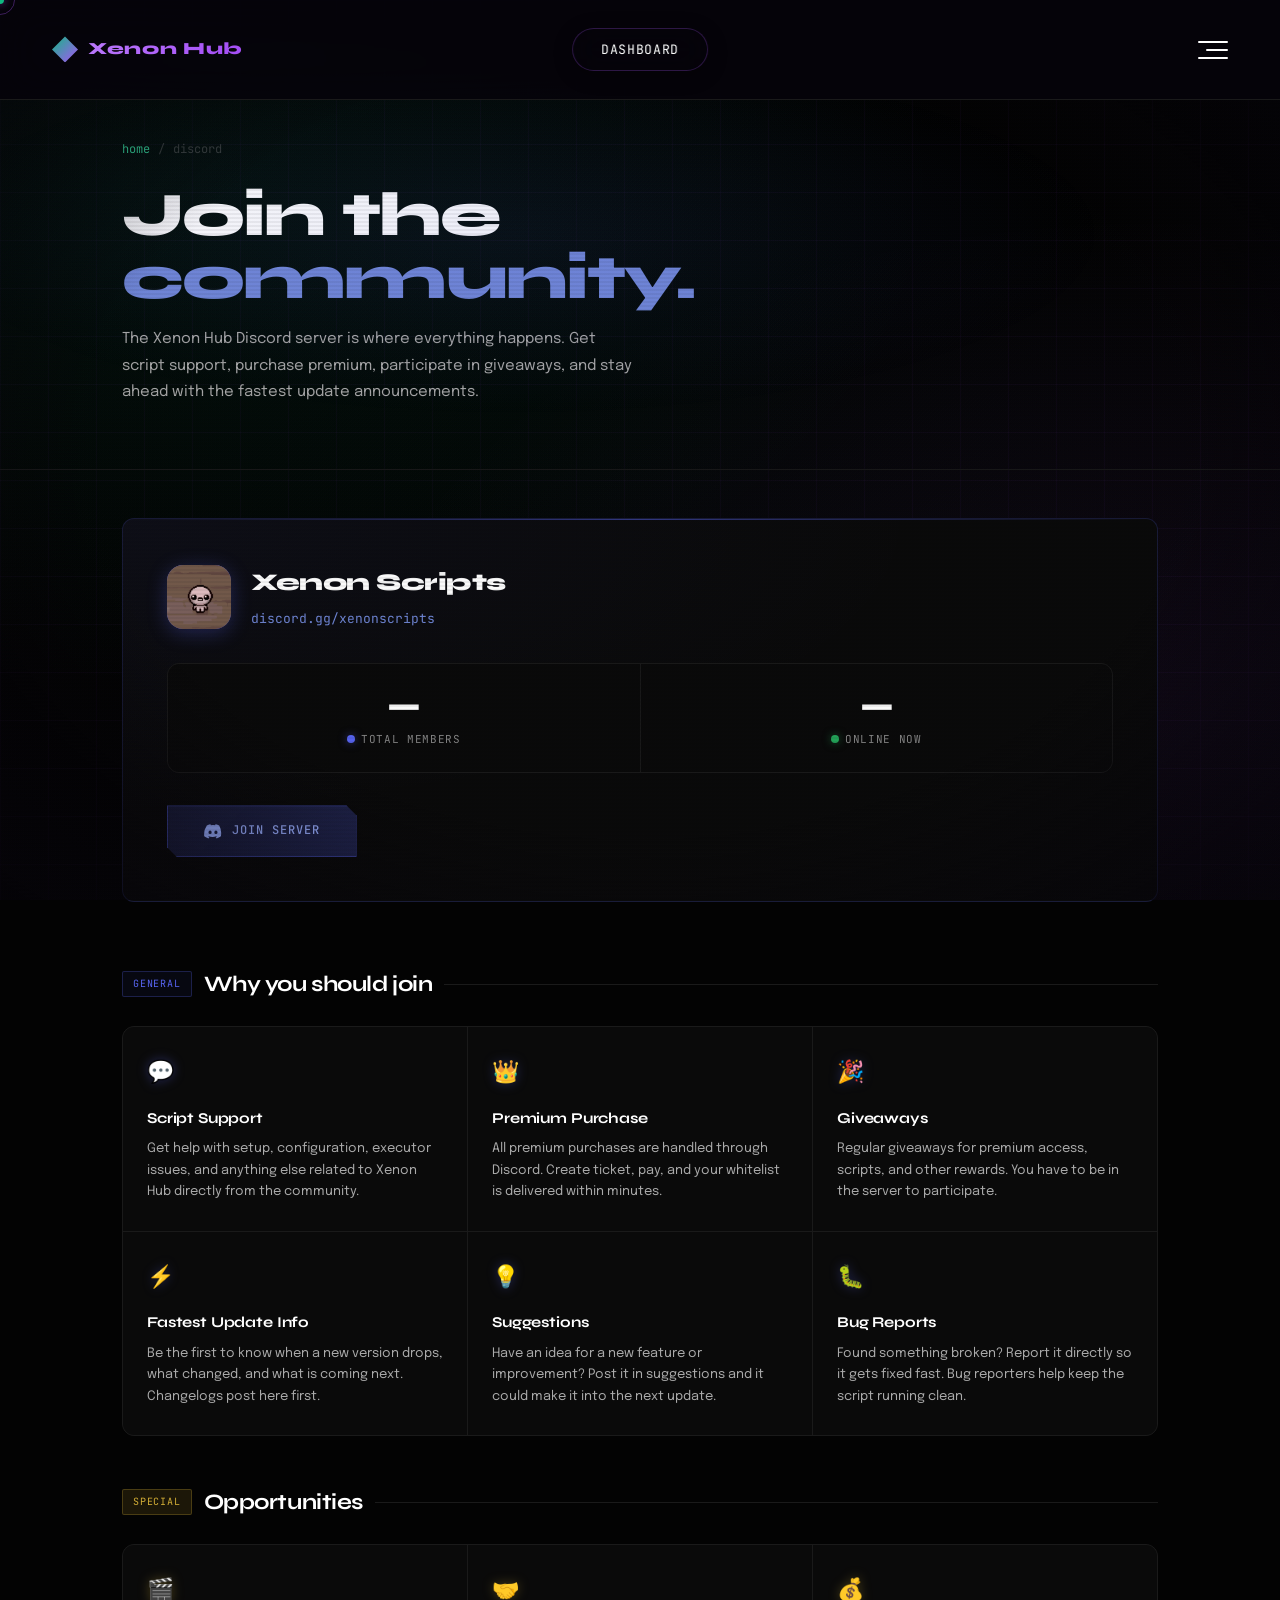
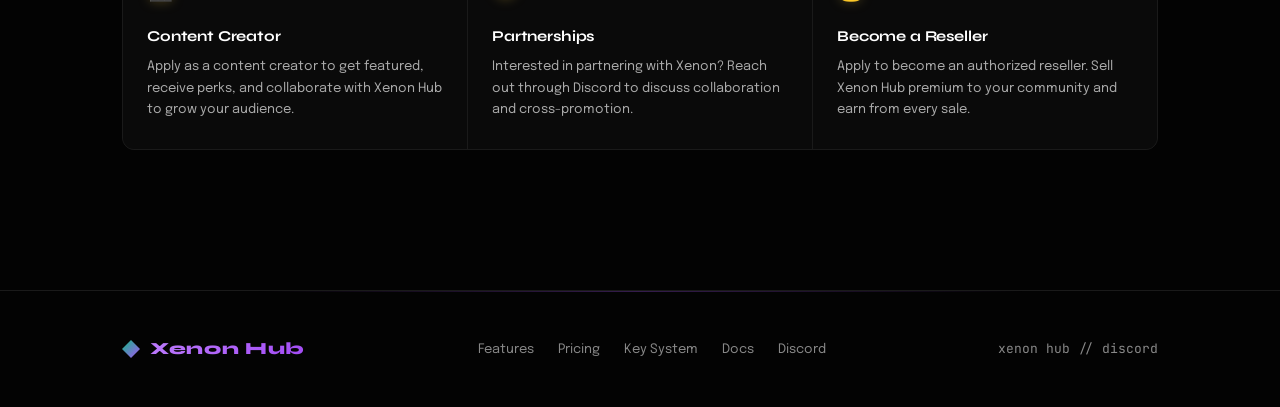
==== commit 9b6c7379: "Add files via upload" ====
--- a/discord.html
+++ b/discord.html
@@ -1,677 +1,855 @@
-<!doctype html>
-<html lang="en">
-  <head>
-    <meta charset="UTF-8" />
-    <meta name="viewport" content="width=device-width, initial-scale=1.0" />
-    <title>Discord — Xenon Hub</title>
-    <link rel="icon" type="image/png" href="logo2.png" />
-    <meta
-      name="description"
-      content="Join the Xenon Hub Discord server for script support, premium purchases, giveaways, update announcements, and more."
-    />
-    <link rel="stylesheet" href="style.css" />
-    <style>
-      .page-hero {
-        padding: 140px 0 64px;
-        border-bottom: 1px solid var(--border);
-        position: relative;
-      }
-      .page-hero::after {
-        content: "";
-        position: absolute;
-        inset: 0;
-        background: radial-gradient(
-          ellipse at 40% 50%,
-          rgba(88, 101, 242, 0.08) 0%,
-          transparent 55%
-        );
-        pointer-events: none;
-      }
-      .page-hero h1 {
-        font-family: "Syne", sans-serif;
-        font-size: clamp(36px, 5vw, 62px);
-        font-weight: 800;
-        letter-spacing: -0.03em;
-        line-height: 1.02;
-        color: var(--text);
-        margin-bottom: 16px;
-      }
-      .page-hero h1 span {
-        color: #7289da;
-      }
-      .page-hero p {
-        font-size: 15px;
-        color: var(--text-dim);
-        max-width: 520px;
-        line-height: 1.75;
-      }
-      .breadcrumb {
-        display: flex;
-        gap: 8px;
-        font-family: "JetBrains Mono", monospace;
-        font-size: 12px;
-        color: var(--text-muted);
-        margin-bottom: 24px;
-        align-items: center;
-      }
-      .breadcrumb a {
-        color: var(--accent-light);
-        text-decoration: none;
-      }
-      .breadcrumb span {
-        opacity: 0.4;
-      }
-
-      /* Server card */
-      .server-card {
-        margin-top: 48px;
-        background: var(--surface);
-        border: 1px solid rgba(88, 101, 242, 0.2);
-        border-radius: var(--radius-lg);
-        padding: 44px;
-        position: relative;
-        overflow: hidden;
-      }
-      .server-card::before {
-        content: "";
-        position: absolute;
-        inset: 0;
-        background: radial-gradient(
-          ellipse at top left,
-          rgba(88, 101, 242, 0.06) 0%,
-          transparent 55%
-        );
-        pointer-events: none;
-      }
-      .server-card::after {
-        content: "";
-        position: absolute;
-        top: 0;
-        left: 0;
-        right: 0;
-        height: 1px;
-        background: linear-gradient(
-          90deg,
-          transparent,
-          rgba(88, 101, 242, 0.5),
-          transparent
-        );
-      }
-
-      .server-header {
-        display: flex;
-        align-items: center;
-        gap: 20px;
-        margin-bottom: 32px;
-        position: relative;
-      }
-      .server-icon {
-        width: 64px;
-        height: 64px;
-        border-radius: 16px;
-        background: linear-gradient(135deg, #5865f2, #4752c4);
-        display: flex;
-        align-items: center;
-        justify-content: center;
-        flex-shrink: 0;
-        box-shadow: 0 4px 20px rgba(88, 101, 242, 0.3);
-      }
-      .server-icon svg {
-        width: 32px;
-        height: 32px;
-        color: #fff;
-      }
-      .server-info h2 {
-        font-family: "Syne", sans-serif;
-        font-size: 24px;
-        font-weight: 800;
-        color: var(--text);
-        letter-spacing: -0.02em;
-        margin-bottom: 4px;
-      }
-      .server-link {
-        font-family: "JetBrains Mono", monospace;
-        font-size: 13px;
-        color: #7289da;
-        text-decoration: none;
-        transition: color 0.2s;
-      }
-      .server-link:hover {
-        color: #99aeff;
-      }
-
-      /* Stats row */
-      .server-stats {
-        display: flex;
-        gap: 1px;
-        background: var(--border);
-        border: 1px solid var(--border);
-        border-radius: var(--radius-lg);
-        overflow: hidden;
-        margin-bottom: 32px;
-        position: relative;
-      }
-      .stat-card {
-        flex: 1;
-        background: var(--surface);
-        padding: 24px 28px;
-        text-align: center;
-        transition: background 0.2s;
-      }
-      .stat-card:hover {
-        background: var(--surface2);
-      }
-      .stat-num {
-        font-family: "Syne", sans-serif;
-        font-size: 36px;
-        font-weight: 800;
-        letter-spacing: -0.02em;
-        color: var(--text);
-        line-height: 1;
-        margin-bottom: 6px;
-      }
-      .stat-num.loading {
-        font-size: 16px;
-        color: var(--text-muted);
-        animation: pulse 1.5s infinite;
-      }
-      .stat-label {
-        font-family: "JetBrains Mono", monospace;
-        font-size: 11px;
-        color: var(--text-muted);
-        letter-spacing: 0.06em;
-        text-transform: uppercase;
-      }
-      .stat-dot {
-        display: inline-block;
-        width: 8px;
-        height: 8px;
-        border-radius: 50%;
-        margin-right: 6px;
-      }
-      .stat-dot.total {
-        background: #5865f2;
-        box-shadow: 0 0 8px rgba(88, 101, 242, 0.5);
-      }
-      .stat-dot.online {
-        background: #23a55a;
-        box-shadow: 0 0 8px rgba(35, 165, 90, 0.5);
-        animation: pulse 2s infinite;
-      }
-
-      /* Join button */
-      .join-btn-wrap {
-        position: relative;
-      }
-      .btn-discord {
-        background: linear-gradient(135deg, rgba(88, 101, 242, 0.2), rgba(71, 82, 196, 0.35));
-        color: #99aeff;
-        font-family: "JetBrains Mono", monospace;
-        font-size: 12px;
-        font-weight: 500;
-        padding: 15px 36px;
-        border: 1px solid rgba(88, 101, 242, 0.4);
-        border-radius: 0;
-        text-decoration: none;
-        display: inline-flex;
-        align-items: center;
-        gap: 10px;
-        cursor: none;
-        transition: all 0.25s;
-        position: relative;
-        overflow: hidden;
-        letter-spacing: 0.08em;
-        text-transform: uppercase;
-        clip-path: polygon(0 0, calc(100% - 10px) 0, 100% 10px, 100% 100%, 10px 100%, 0 calc(100% - 10px));
-        box-shadow: 0 0 20px rgba(88, 101, 242, 0.12), inset 0 1px 0 rgba(88, 101, 242, 0.12);
-      }
-      .btn-discord::before {
-        content: "";
-        position: absolute;
-        inset: 0;
-        background: repeating-linear-gradient(
-          0deg,
-          transparent,
-          transparent 2px,
-          rgba(255, 255, 255, 0.015) 2px,
-          rgba(255, 255, 255, 0.015) 4px
-        );
-        opacity: 0;
-        transition: opacity 0.2s;
-      }
-      .btn-discord:hover::before {
-        opacity: 1;
-      }
-      .btn-discord:hover {
-        box-shadow: 0 0 30px rgba(88, 101, 242, 0.35), 0 0 60px rgba(88, 101, 242, 0.1), inset 0 0 20px rgba(88, 101, 242, 0.06);
-        transform: translateY(-1px);
-        text-shadow: 0 0 12px rgba(88, 101, 242, 0.5);
-        border-color: rgba(88, 101, 242, 0.7);
-      }
-      .btn-discord svg {
-        width: 18px;
-        height: 18px;
-      }
-
-      /* Reasons sections */
-      .reasons-section {
-        margin-top: 64px;
-      }
-      .reasons-label {
-        display: flex;
-        align-items: center;
-        gap: 12px;
-        margin-bottom: 24px;
-      }
-      .reasons-label h2 {
-        font-family: "Syne", sans-serif;
-        font-size: 22px;
-        font-weight: 700;
-        color: var(--text);
-        letter-spacing: -0.02em;
-        white-space: nowrap;
-      }
-      .reasons-label::after {
-        content: "";
-        flex: 1;
-        height: 1px;
-        background: var(--border);
-      }
-      .reasons-badge {
-        font-family: "JetBrains Mono", monospace;
-        font-size: 10px;
-        letter-spacing: 0.08em;
-        text-transform: uppercase;
-        padding: 4px 10px;
-        border-radius: 2px;
-        flex-shrink: 0;
-      }
-      .reasons-badge.general {
-        color: #5865f2;
-        border: 1px solid rgba(88, 101, 242, 0.25);
-        background: rgba(88, 101, 242, 0.06);
-      }
-      .reasons-badge.special {
-        color: var(--premium);
-        border: 1px solid rgba(212, 175, 55, 0.25);
-        background: var(--premium-glow);
-      }
-
-      .reasons-grid {
-        display: grid;
-        grid-template-columns: repeat(3, 1fr);
-        gap: 1px;
-        background: var(--border);
-        border: 1px solid var(--border);
-        border-radius: var(--radius-lg);
-        overflow: hidden;
-      }
-      .reason-card {
-        background: var(--surface);
-        padding: 28px 24px;
-        transition: background 0.25s;
-        position: relative;
-        overflow: hidden;
-      }
-      .reason-card:hover {
-        background: var(--surface2);
-      }
-      .reason-card::before {
-        content: "";
-        position: absolute;
-        inset: 0;
-        background: linear-gradient(
-          135deg,
-          rgba(88, 101, 242, 0.04),
-          transparent
-        );
-        opacity: 0;
-        transition: opacity 0.3s;
-      }
-      .reason-card:hover::before {
-        opacity: 1;
-      }
-      .reason-card.gold::before {
-        background: linear-gradient(
-          135deg,
-          rgba(212, 175, 55, 0.04),
-          transparent
-        );
-      }
-      .reason-icon {
-        font-size: 22px;
-        margin-bottom: 14px;
-        display: block;
-        filter: drop-shadow(0 0 6px rgba(88, 101, 242, 0.3));
-      }
-      .reason-card.gold .reason-icon {
-        filter: drop-shadow(0 0 6px rgba(212, 175, 55, 0.3));
-      }
-      .reason-card h3 {
-        font-family: "Syne", sans-serif;
-        font-size: 15px;
-        font-weight: 700;
-        color: var(--text);
-        margin-bottom: 8px;
-        letter-spacing: -0.01em;
-      }
-      .reason-card p {
-        font-size: 13px;
-        color: var(--text-dim);
-        line-height: 1.65;
-      }
-
-      .spacer {
-        height: 60px;
-      }
-
-      @media (max-width: 800px) {
-        .server-stats {
-          flex-direction: column;
-        }
-        .reasons-grid {
-          grid-template-columns: 1fr;
-        }
-        .server-card {
-          padding: 28px;
-        }
-        .server-header {
-          flex-direction: column;
-          text-align: center;
-        }
-      }
-    </style>
-  </head>
-  <body>
-    <div class="cursor" id="cursor"></div>
-    <div class="cursor-ring" id="cursorRing"></div>
-
-    <nav>
-      <a href="index.html" class="nav-logo"
-        ><div class="logo-mark"></div>
-        Xenon Hub</a
-      >
-      <ul class="nav-links">
-        <li><a href="index.html">Home</a></li>
-        <li><a href="features.html">Features</a></li>
-        <li><a href="pricing.html">Pricing</a></li>
-        <li><a href="keysystem.html">Key System</a></li>
-        <li><a href="docs.html">Docs</a></li>
-        <li><a href="discord.html" class="active">Discord</a></li>
-      </ul>
-      <div class="nav-cta">
-        <a href="docs.html" class="btn btn-ghost">Get Started</a>
-        <a href="pricing.html" class="btn btn-primary">Purchase</a>
-      </div>
-      <button class="nav-hamburger" aria-label="Menu">
-        <span></span><span></span><span></span>
-      </button>
-    </nav>
-
-    <div class="page-hero">
-      <div class="container">
-        <div class="breadcrumb">
-          <a href="index.html">home</a><span>/</span><span>discord</span>
-        </div>
-        <h1>Join the<br /><span>community.</span></h1>
-        <p>
-          The Xenon Hub Discord server is where everything happens. Get script
-          support, purchase premium, participate in giveaways, and stay ahead
-          with the fastest update announcements.
-        </p>
-      </div>
-    </div>
-
-    <div class="container">
-      <!-- Server Card -->
-      <div class="server-card animate-fade-up">
-        <div class="server-header">
-          <div class="server-icon" style="overflow: hidden;">
-            <img src="logo.png" alt="Server Logo" style="width: 100%; height: 100%; object-fit: cover;" />
-          </div>
-          <div class="server-info">
-            <h2>Xenon Scripts</h2>
-            <a
-              href="https://discord.gg/xenonscripts"
-              target="_blank"
-              rel="noopener"
-              class="server-link"
-              id="server-url"
-              >discord.gg/xenonscripts</a
-            >
-          </div>
-        </div>
-
-        <!-- Live stats -->
-        <div class="server-stats">
-          <div class="stat-card">
-            <div class="stat-num loading" id="totalMembers">loading...</div>
-            <div class="stat-label">
-              <span class="stat-dot total"></span>Total Members
-            </div>
-          </div>
-          <div class="stat-card">
-            <div class="stat-num loading" id="onlineMembers">loading...</div>
-            <div class="stat-label">
-              <span class="stat-dot online"></span>Online Now
-            </div>
-          </div>
-        </div>
-
-        <div class="join-btn-wrap">
-          <a
-            href="https://discord.gg/xenonscripts"
-            target="_blank"
-            rel="noopener"
-            class="btn-discord"
-            id="join-btn"
-          >
-            <svg viewBox="0 0 16 16" fill="currentColor">
-              <path
-                d="M13.5 3.2A12.4 12.4 0 0 0 10.3 2a9 9 0 0 0-.4.8 11.5 11.5 0 0 0-3.8 0A9 9 0 0 0 5.7 2 12.4 12.4 0 0 0 2.5 3.2 13.6 13.6 0 0 0 .2 12.6a12.5 12.5 0 0 0 3.8 2 9.5 9.5 0 0 0 .8-1.3 7.8 7.8 0 0 1-1.3-.6l.3-.3a8.9 8.9 0 0 0 7.6 0l.3.3a8 8 0 0 1-1.3.6 9.5 9.5 0 0 0 .8 1.3 12.5 12.5 0 0 0 3.8-2A13.5 13.5 0 0 0 13.5 3.2ZM5.4 10.7a1.5 1.5 0 0 1-1.4-1.6 1.5 1.5 0 0 1 1.4-1.5 1.5 1.5 0 0 1 1.4 1.5 1.5 1.5 0 0 1-1.4 1.6Zm5.2 0a1.5 1.5 0 0 1-1.4-1.6 1.5 1.5 0 0 1 1.4-1.5 1.5 1.5 0 0 1 1.4 1.5 1.5 1.5 0 0 1-1.4 1.6Z"
-              />
-            </svg>
-            Join Server
-          </a>
-        </div>
-      </div>
-
-      <!-- General Purpose Reasons -->
-      <div class="reasons-section animate-fade-up">
-        <div class="reasons-label">
-          <span class="reasons-badge general">General</span>
-          <h2>Why you should join</h2>
-        </div>
-
-        <div class="reasons-grid">
-          <div class="reason-card">
-            <span class="reason-icon">💬</span>
-            <h3>Script Support</h3>
-            <p>
-              Get help with setup, configuration, executor issues, and anything
-              else related to Xenon Hub directly from the community.
-            </p>
-          </div>
-          <div class="reason-card">
-            <span class="reason-icon">👑</span>
-            <h3>Premium Purchase</h3>
-            <p>
-              All premium purchases are handled through Discord. Create ticket,
-              pay, and your whitelist is delivered within minutes.
-            </p>
-          </div>
-          <div class="reason-card">
-            <span class="reason-icon">🎉</span>
-            <h3>Giveaways</h3>
-            <p>
-              Regular giveaways for premium access, scripts, and other rewards.
-              You have to be in the server to participate.
-            </p>
-          </div>
-          <div class="reason-card">
-            <span class="reason-icon">⚡</span>
-            <h3>Fastest Update Info</h3>
-            <p>
-              Be the first to know when a new version drops, what changed, and
-              what is coming next. Changelogs post here first.
-            </p>
-          </div>
-          <div class="reason-card">
-            <span class="reason-icon">💡</span>
-            <h3>Suggestions</h3>
-            <p>
-              Have an idea for a new feature or improvement? Post it in
-              suggestions and it could make it into the next update.
-            </p>
-          </div>
-          <div class="reason-card">
-            <span class="reason-icon">🐛</span>
-            <h3>Bug Reports</h3>
-            <p>
-              Found something broken? Report it directly so it gets fixed fast.
-              Bug reporters help keep the script running clean.
-            </p>
-          </div>
-        </div>
-      </div>
-
-      <!-- Special Purpose Reasons -->
-      <div class="reasons-section animate-fade-up" style="margin-top: 48px">
-        <div class="reasons-label">
-          <span class="reasons-badge special">Special</span>
-          <h2>Opportunities</h2>
-        </div>
-
-        <div class="reasons-grid">
-          <div class="reason-card gold">
-            <span class="reason-icon">🎬</span>
-            <h3>Content Creator</h3>
-            <p>
-              Apply as a content creator to get featured, receive perks, and
-              collaborate with Xenon Hub to grow your audience.
-            </p>
-          </div>
-          <div class="reason-card gold">
-            <span class="reason-icon">🤝</span>
-            <h3>Partnerships</h3>
-            <p>
-              Interested in partnering with Xenon? Reach out through Discord to
-              discuss collaboration and cross-promotion.
-            </p>
-          </div>
-          <div class="reason-card gold">
-            <span class="reason-icon">💰</span>
-            <h3>Become a Reseller</h3>
-            <p>
-              Apply to become an authorized reseller. Sell Xenon Hub premium to
-              your community and earn from every sale.
-            </p>
-          </div>
-        </div>
-      </div>
-
-      <div class="spacer"></div>
-    </div>
-
-    <footer>
-      <div class="container">
-        <div class="footer-inner">
-          <a href="index.html" class="nav-logo"
-            ><div class="logo-mark" style="width: 18px; height: 18px"></div>
-            Xenon Hub</a
-          >
-          <ul class="footer-links">
-            <li><a href="features.html">Features</a></li>
-            <li><a href="pricing.html">Pricing</a></li>
-            <li><a href="keysystem.html">Key System</a></li>
-            <li><a href="docs.html">Docs</a></li>
-            <li><a href="discord.html">Discord</a></li>
-          </ul>
-          <div class="footer-copy">xenon hub // discord</div>
-        </div>
-      </div>
-    </footer>
-
-    <script>
-      // Mobile hamburger menu toggle
-      document.querySelector('.nav-hamburger').addEventListener('click', function() {
-        this.closest('nav').classList.toggle('nav-open');
-      });
-      document.querySelectorAll('.nav-links a').forEach(function(link) {
-        link.addEventListener('click', function() {
-          document.querySelector('nav').classList.remove('nav-open');
-        });
-      });
-
-      // Custom cursor
-      const cursor = document.getElementById("cursor");
-      const ring = document.getElementById("cursorRing");
-      let mx = 0,
-        my = 0,
-        rx = 0,
-        ry = 0;
-      document.addEventListener("mousemove", (e) => {
-        mx = e.clientX;
-        my = e.clientY;
-      });
-      (function loop() {
-        cursor.style.left = mx + "px";
-        cursor.style.top = my + "px";
-        rx += (mx - rx) * 0.12;
-        ry += (my - ry) * 0.12;
-        ring.style.left = rx + "px";
-        ring.style.top = ry + "px";
-        requestAnimationFrame(loop);
-      })();
-
-      // Fetch live Discord stats
-      async function fetchDiscordStats() {
-        try {
-          const res = await fetch(
-            "https://discord.com/api/v9/invites/xenonscripts?with_counts=true",
-          );
-          const data = await res.json();
-
-          const totalEl = document.getElementById("totalMembers");
-          const onlineEl = document.getElementById("onlineMembers");
-
-          if (data.approximate_member_count) {
-            totalEl.textContent =
-              data.approximate_member_count.toLocaleString();
-            totalEl.classList.remove("loading");
-          }
-          if (data.approximate_presence_count) {
-            onlineEl.textContent =
-              data.approximate_presence_count.toLocaleString();
-            onlineEl.classList.remove("loading");
-          }
-        } catch (err) {
-          document.getElementById("totalMembers").textContent = "—";
-          document.getElementById("onlineMembers").textContent = "—";
-          document.getElementById("totalMembers").classList.remove("loading");
-          document.getElementById("onlineMembers").classList.remove("loading");
-        }
-      }
-      fetchDiscordStats();
-
-      // Scroll animations
-      const obs = new IntersectionObserver(
-        (entries) => {
-          entries.forEach((e) => {
-            if (e.isIntersecting) {
-              e.target.style.opacity = "1";
-              e.target.style.transform = "translateY(0)";
-            }
-          });
-        },
-        { threshold: 0.05 },
-      );
-      document.querySelectorAll(".animate-fade-up").forEach((el) => {
-        el.style.opacity = "0";
-        el.style.transform = "translateY(16px)";
-        el.style.transition = "opacity 0.6s ease, transform 0.6s ease";
-        obs.observe(el);
-      });
-    </script>
-  </body>
-</html>
+<!doctype html>
+<html lang="en">
+  <head>
+    <meta charset="UTF-8" />
+    <meta name="viewport" content="width=device-width, initial-scale=1.0" />
+    <title>Discord — Xenon Hub</title>
+    <link rel="icon" type="image/png" href="logo2.png" />
+    <meta
+      name="description"
+      content="Join the Xenon Hub Discord server for script support, premium purchases, giveaways, update announcements, and more."
+    />
+    <link rel="stylesheet" href="style.css" />
+    <style>
+      .page-hero {
+        padding: 140px 0 64px;
+        border-bottom: 1px solid var(--border);
+        position: relative;
+      }
+      .page-hero::after {
+        content: "";
+        position: absolute;
+        inset: 0;
+        background: radial-gradient(
+          ellipse at 40% 50%,
+          rgba(88, 101, 242, 0.08) 0%,
+          transparent 55%
+        );
+        pointer-events: none;
+      }
+      .page-hero h1 {
+        font-family: "Syne", sans-serif;
+        font-size: clamp(36px, 5vw, 62px);
+        font-weight: 800;
+        letter-spacing: -0.03em;
+        line-height: 1.02;
+        color: var(--text);
+        margin-bottom: 16px;
+      }
+      .page-hero h1 span {
+        color: #7289da;
+      }
+      .page-hero p {
+        font-size: 15px;
+        color: var(--text-dim);
+        max-width: 520px;
+        line-height: 1.75;
+      }
+      .breadcrumb {
+        display: flex;
+        gap: 8px;
+        font-family: "JetBrains Mono", monospace;
+        font-size: 12px;
+        color: var(--text-muted);
+        margin-bottom: 24px;
+        align-items: center;
+      }
+      .breadcrumb a {
+        color: var(--accent-light);
+        text-decoration: none;
+      }
+      .breadcrumb span {
+        opacity: 0.4;
+      }
+
+      /* Server card */
+      .server-card {
+        margin-top: 48px;
+        background: var(--surface);
+        border: 1px solid rgba(88, 101, 242, 0.2);
+        border-radius: var(--radius-lg);
+        padding: 44px;
+        position: relative;
+        overflow: hidden;
+      }
+      .server-card::before {
+        content: "";
+        position: absolute;
+        inset: 0;
+        background: radial-gradient(
+          ellipse at top left,
+          rgba(88, 101, 242, 0.06) 0%,
+          transparent 55%
+        );
+        pointer-events: none;
+      }
+      .server-card::after {
+        content: "";
+        position: absolute;
+        top: 0;
+        left: 0;
+        right: 0;
+        height: 1px;
+        background: linear-gradient(
+          90deg,
+          transparent,
+          rgba(88, 101, 242, 0.5),
+          transparent
+        );
+      }
+
+      .server-header {
+        display: flex;
+        align-items: center;
+        gap: 20px;
+        margin-bottom: 32px;
+        position: relative;
+      }
+      .server-icon {
+        width: 64px;
+        height: 64px;
+        border-radius: 16px;
+        background: linear-gradient(135deg, #5865f2, #4752c4);
+        display: flex;
+        align-items: center;
+        justify-content: center;
+        flex-shrink: 0;
+        box-shadow: 0 4px 20px rgba(88, 101, 242, 0.3);
+      }
+      .server-icon svg {
+        width: 32px;
+        height: 32px;
+        color: #fff;
+      }
+      .server-info h2 {
+        font-family: "Syne", sans-serif;
+        font-size: 24px;
+        font-weight: 800;
+        color: var(--text);
+        letter-spacing: -0.02em;
+        margin-bottom: 4px;
+      }
+      .server-link {
+        font-family: "JetBrains Mono", monospace;
+        font-size: 13px;
+        color: #7289da;
+        text-decoration: none;
+        transition: color 0.2s;
+      }
+      .server-link:hover {
+        color: #99aeff;
+      }
+
+      /* Stats row */
+      .server-stats {
+        display: flex;
+        gap: 1px;
+        background: var(--border);
+        border: 1px solid var(--border);
+        border-radius: var(--radius-lg);
+        overflow: hidden;
+        margin-bottom: 32px;
+        position: relative;
+      }
+      .stat-card {
+        flex: 1;
+        background: var(--surface);
+        padding: 24px 28px;
+        text-align: center;
+        transition: background 0.2s;
+      }
+      .stat-card:hover {
+        background: var(--surface2);
+      }
+      .stat-num {
+        font-family: "Syne", sans-serif;
+        font-size: 36px;
+        font-weight: 800;
+        letter-spacing: -0.02em;
+        color: var(--text);
+        line-height: 1;
+        margin-bottom: 6px;
+      }
+      .stat-num.loading {
+        font-size: 16px;
+        color: var(--text-muted);
+        animation: pulse 1.5s infinite;
+      }
+      .stat-label {
+        font-family: "JetBrains Mono", monospace;
+        font-size: 11px;
+        color: var(--text-muted);
+        letter-spacing: 0.06em;
+        text-transform: uppercase;
+      }
+      .stat-dot {
+        display: inline-block;
+        width: 8px;
+        height: 8px;
+        border-radius: 50%;
+        margin-right: 6px;
+      }
+      .stat-dot.total {
+        background: #5865f2;
+        box-shadow: 0 0 8px rgba(88, 101, 242, 0.5);
+      }
+      .stat-dot.online {
+        background: #23a55a;
+        box-shadow: 0 0 8px rgba(35, 165, 90, 0.5);
+        animation: pulse 2s infinite;
+      }
+
+      /* Join button */
+      .join-btn-wrap {
+        position: relative;
+      }
+      .btn-discord {
+        background: linear-gradient(
+          135deg,
+          rgba(88, 101, 242, 0.2),
+          rgba(71, 82, 196, 0.35)
+        );
+        color: #99aeff;
+        font-family: "JetBrains Mono", monospace;
+        font-size: 12px;
+        font-weight: 500;
+        padding: 15px 36px;
+        border: 1px solid rgba(88, 101, 242, 0.4);
+        border-radius: 0;
+        text-decoration: none;
+        display: inline-flex;
+        align-items: center;
+        gap: 10px;
+        cursor: none;
+        transition: all 0.25s;
+        position: relative;
+        overflow: hidden;
+        letter-spacing: 0.08em;
+        text-transform: uppercase;
+        clip-path: polygon(
+          0 0,
+          calc(100% - 10px) 0,
+          100% 10px,
+          100% 100%,
+          10px 100%,
+          0 calc(100% - 10px)
+        );
+        box-shadow:
+          0 0 20px rgba(88, 101, 242, 0.12),
+          inset 0 1px 0 rgba(88, 101, 242, 0.12);
+      }
+      .btn-discord::before {
+        content: "";
+        position: absolute;
+        inset: 0;
+        background: repeating-linear-gradient(
+          0deg,
+          transparent,
+          transparent 2px,
+          rgba(255, 255, 255, 0.015) 2px,
+          rgba(255, 255, 255, 0.015) 4px
+        );
+        opacity: 0;
+        transition: opacity 0.2s;
+      }
+      .btn-discord:hover::before {
+        opacity: 1;
+      }
+      .btn-discord:hover {
+        box-shadow:
+          0 0 30px rgba(88, 101, 242, 0.35),
+          0 0 60px rgba(88, 101, 242, 0.1),
+          inset 0 0 20px rgba(88, 101, 242, 0.06);
+        transform: translateY(-1px);
+        text-shadow: 0 0 12px rgba(88, 101, 242, 0.5);
+        border-color: rgba(88, 101, 242, 0.7);
+      }
+      .btn-discord svg {
+        width: 18px;
+        height: 18px;
+      }
+
+      /* Reasons sections */
+      .reasons-section {
+        margin-top: 64px;
+      }
+      .reasons-label {
+        display: flex;
+        align-items: center;
+        gap: 12px;
+        margin-bottom: 24px;
+      }
+      .reasons-label h2 {
+        font-family: "Syne", sans-serif;
+        font-size: 22px;
+        font-weight: 700;
+        color: var(--text);
+        letter-spacing: -0.02em;
+        white-space: nowrap;
+      }
+      .reasons-label::after {
+        content: "";
+        flex: 1;
+        height: 1px;
+        background: var(--border);
+      }
+      .reasons-badge {
+        font-family: "JetBrains Mono", monospace;
+        font-size: 10px;
+        letter-spacing: 0.08em;
+        text-transform: uppercase;
+        padding: 4px 10px;
+        border-radius: 2px;
+        flex-shrink: 0;
+      }
+      .reasons-badge.general {
+        color: #5865f2;
+        border: 1px solid rgba(88, 101, 242, 0.25);
+        background: rgba(88, 101, 242, 0.06);
+      }
+      .reasons-badge.special {
+        color: var(--premium);
+        border: 1px solid rgba(212, 175, 55, 0.25);
+        background: var(--premium-glow);
+      }
+
+      .reasons-grid {
+        display: grid;
+        grid-template-columns: repeat(3, 1fr);
+        gap: 1px;
+        background: var(--border);
+        border: 1px solid var(--border);
+        border-radius: var(--radius-lg);
+        overflow: hidden;
+      }
+      .reason-card {
+        background: var(--surface);
+        padding: 28px 24px;
+        transition: background 0.25s;
+        position: relative;
+        overflow: hidden;
+      }
+      .reason-card:hover {
+        background: var(--surface2);
+      }
+      .reason-card::before {
+        content: "";
+        position: absolute;
+        inset: 0;
+        background: linear-gradient(
+          135deg,
+          rgba(88, 101, 242, 0.04),
+          transparent
+        );
+        opacity: 0;
+        transition: opacity 0.3s;
+      }
+      .reason-card:hover::before {
+        opacity: 1;
+      }
+      .reason-card.gold::before {
+        background: linear-gradient(
+          135deg,
+          rgba(212, 175, 55, 0.04),
+          transparent
+        );
+      }
+      .reason-icon {
+        font-size: 22px;
+        margin-bottom: 14px;
+        display: block;
+        filter: drop-shadow(0 0 6px rgba(88, 101, 242, 0.3));
+      }
+      .reason-card.gold .reason-icon {
+        filter: drop-shadow(0 0 6px rgba(212, 175, 55, 0.3));
+      }
+      .reason-card h3 {
+        font-family: "Syne", sans-serif;
+        font-size: 15px;
+        font-weight: 700;
+        color: var(--text);
+        margin-bottom: 8px;
+        letter-spacing: -0.01em;
+      }
+      .reason-card p {
+        font-size: 13px;
+        color: var(--text-dim);
+        line-height: 1.65;
+      }
+
+      .spacer {
+        height: 60px;
+      }
+
+      @media (max-width: 800px) {
+        .server-stats {
+          flex-direction: column;
+        }
+        .reasons-grid {
+          grid-template-columns: 1fr;
+        }
+        .server-card {
+          padding: 28px;
+        }
+        .server-header {
+          flex-direction: column;
+          text-align: center;
+        }
+      }
+
+      /* --- Modern UI Additions --- */
+      .nav-modern {
+        position: absolute;
+        top: 0;
+        left: 0;
+        right: 0;
+        height: 100px;
+        display: flex;
+        align-items: center;
+        justify-content: space-between;
+        padding: 0 52px;
+        z-index: 300;
+        pointer-events: none;
+      }
+      .nav-modern > * {
+        pointer-events: auto;
+      }
+
+      .dashboard-btn {
+        position: absolute;
+        left: 50%;
+        transform: translateX(-50%);
+        background: rgba(6, 4, 10, 0.6);
+        backdrop-filter: blur(16px);
+        -webkit-backdrop-filter: blur(16px);
+        border: 1px solid rgba(168, 85, 247, 0.25);
+        color: var(--text);
+        font-family: "JetBrains Mono", monospace;
+        font-size: 13px;
+        padding: 10px 28px;
+        border-radius: 40px;
+        text-decoration: none;
+        transition: all 0.3s ease;
+        letter-spacing: 0.05em;
+        text-transform: uppercase;
+        box-shadow: 0 4px 20px rgba(0, 0, 0, 0.3);
+      }
+      .dashboard-btn:hover {
+        background: rgba(168, 85, 247, 0.15);
+        border-color: rgba(168, 85, 247, 0.5);
+        box-shadow: 0 0 24px rgba(168, 85, 247, 0.3);
+        color: #fff;
+      }
+
+      .menu-trigger {
+        display: flex;
+        flex-direction: column;
+        gap: 6px;
+        background: none;
+        border: none;
+        cursor: none;
+        width: 40px;
+        align-items: flex-end;
+        z-index: 301;
+      }
+      .menu-trigger span {
+        display: block;
+        height: 2px;
+        background: var(--text);
+        border-radius: 2px;
+        transition: all 0.3s cubic-bezier(0.4, 0, 0.2, 1);
+      }
+      .menu-trigger span:nth-child(1) {
+        width: 30px;
+      }
+      .menu-trigger span:nth-child(2) {
+        width: 22px;
+      }
+      .menu-trigger span:nth-child(3) {
+        width: 30px;
+      }
+      .menu-trigger:hover span {
+        width: 30px;
+        background: var(--accent-light);
+      }
+
+      .menu-trigger.active span:nth-child(1) {
+        transform: translateY(8px) rotate(45deg);
+        width: 30px;
+      }
+      .menu-trigger.active span:nth-child(2) {
+        opacity: 0;
+      }
+      .menu-trigger.active span:nth-child(3) {
+        transform: translateY(-8px) rotate(-45deg);
+        width: 30px;
+      }
+
+      .fullscreen-menu {
+        position: fixed;
+        inset: 0;
+        background: rgba(6, 4, 10, 0.85);
+        backdrop-filter: blur(25px);
+        -webkit-backdrop-filter: blur(25px);
+        z-index: 200;
+        opacity: 0;
+        pointer-events: none;
+        transition: opacity 0.5s ease;
+        display: flex;
+        align-items: center;
+        justify-content: center;
+      }
+      .fullscreen-menu.active {
+        opacity: 1;
+        pointer-events: auto;
+      }
+      .menu-inner {
+        display: flex;
+        flex-direction: column;
+        gap: 20px;
+        text-align: center;
+        transform: translateY(40px);
+        transition: transform 0.6s cubic-bezier(0.16, 1, 0.3, 1);
+      }
+      .fullscreen-menu.active .menu-inner {
+        transform: translateY(0);
+      }
+      .menu-inner a {
+        font-family: "Syne", sans-serif;
+        font-size: 52px;
+        font-weight: 800;
+        color: var(--text-dim);
+        text-decoration: none;
+        letter-spacing: -0.02em;
+        transition: all 0.3s;
+      }
+      .menu-inner a:hover {
+        color: var(--text);
+        transform: scale(1.05);
+        text-shadow: 0 0 30px rgba(168, 85, 247, 0.4);
+      }
+
+      /* Mobile Checks for Navigation */
+      @media (max-width: 800px) {
+        .nav-modern {
+          padding: 0 24px;
+        }
+        .dashboard-btn {
+          display: none;
+        }
+        .menu-inner a {
+          font-size: 34px;
+        }
+      }
+    </style>
+  </head>
+  <body>
+    <div class="cursor" id="cursor"></div>
+    <div class="cursor-ring" id="cursorRing"></div>
+
+    <nav class="nav-modern">
+      <a href="index.html" class="nav-logo">
+        <div class="logo-mark"></div>
+        Xenon Hub
+      </a>
+
+      <a href="dashboard.html" class="dashboard-btn">Dashboard</a>
+
+      <button class="menu-trigger" aria-label="Menu">
+        <span></span><span></span><span></span>
+      </button>
+    </nav>
+
+    <div class="fullscreen-menu" id="fsMenu">
+      <div class="menu-inner">
+        <a href="index.html">Home</a>
+        <a href="features.html">Features</a>
+        <a href="pricing.html">Pricing</a>
+        <a href="keysystem.html">Key System</a>
+        <a href="docs.html">Docs</a>
+        <a href="discord.html">Discord</a>
+      </div>
+    </div>
+
+    <div class="page-hero">
+      <div class="container">
+        <div class="breadcrumb">
+          <a href="index.html">home</a><span>/</span><span>discord</span>
+        </div>
+        <h1>Join the<br /><span>community.</span></h1>
+        <p>
+          The Xenon Hub Discord server is where everything happens. Get script
+          support, purchase premium, participate in giveaways, and stay ahead
+          with the fastest update announcements.
+        </p>
+      </div>
+    </div>
+
+    <div class="container">
+      <!-- Server Card -->
+      <div class="server-card animate-fade-up">
+        <div class="server-header">
+          <div class="server-icon" style="overflow: hidden">
+            <img
+              src="logo.png"
+              alt="Server Logo"
+              style="width: 100%; height: 100%; object-fit: cover"
+            />
+          </div>
+          <div class="server-info">
+            <h2>Xenon Scripts</h2>
+            <a
+              href="https://discord.gg/xenonscripts"
+              target="_blank"
+              rel="noopener"
+              class="server-link"
+              id="server-url"
+              >discord.gg/xenonscripts</a
+            >
+          </div>
+        </div>
+
+        <!-- Live stats -->
+        <div class="server-stats">
+          <div class="stat-card">
+            <div class="stat-num loading" id="totalMembers">loading...</div>
+            <div class="stat-label">
+              <span class="stat-dot total"></span>Total Members
+            </div>
+          </div>
+          <div class="stat-card">
+            <div class="stat-num loading" id="onlineMembers">loading...</div>
+            <div class="stat-label">
+              <span class="stat-dot online"></span>Online Now
+            </div>
+          </div>
+        </div>
+
+        <div class="join-btn-wrap">
+          <a
+            href="https://discord.gg/xenonscripts"
+            target="_blank"
+            rel="noopener"
+            class="btn-discord"
+            id="join-btn"
+          >
+            <svg viewBox="0 0 16 16" fill="currentColor">
+              <path
+                d="M13.5 3.2A12.4 12.4 0 0 0 10.3 2a9 9 0 0 0-.4.8 11.5 11.5 0 0 0-3.8 0A9 9 0 0 0 5.7 2 12.4 12.4 0 0 0 2.5 3.2 13.6 13.6 0 0 0 .2 12.6a12.5 12.5 0 0 0 3.8 2 9.5 9.5 0 0 0 .8-1.3 7.8 7.8 0 0 1-1.3-.6l.3-.3a8.9 8.9 0 0 0 7.6 0l.3.3a8 8 0 0 1-1.3.6 9.5 9.5 0 0 0 .8 1.3 12.5 12.5 0 0 0 3.8-2A13.5 13.5 0 0 0 13.5 3.2ZM5.4 10.7a1.5 1.5 0 0 1-1.4-1.6 1.5 1.5 0 0 1 1.4-1.5 1.5 1.5 0 0 1 1.4 1.5 1.5 1.5 0 0 1-1.4 1.6Zm5.2 0a1.5 1.5 0 0 1-1.4-1.6 1.5 1.5 0 0 1 1.4-1.5 1.5 1.5 0 0 1 1.4 1.5 1.5 1.5 0 0 1-1.4 1.6Z"
+              />
+            </svg>
+            Join Server
+          </a>
+        </div>
+      </div>
+
+      <!-- General Purpose Reasons -->
+      <div class="reasons-section animate-fade-up">
+        <div class="reasons-label">
+          <span class="reasons-badge general">General</span>
+          <h2>Why you should join</h2>
+        </div>
+
+        <div class="reasons-grid">
+          <div class="reason-card">
+            <span class="reason-icon">💬</span>
+            <h3>Script Support</h3>
+            <p>
+              Get help with setup, configuration, executor issues, and anything
+              else related to Xenon Hub directly from the community.
+            </p>
+          </div>
+          <div class="reason-card">
+            <span class="reason-icon">👑</span>
+            <h3>Premium Purchase</h3>
+            <p>
+              All premium purchases are handled through Discord. Create ticket,
+              pay, and your whitelist is delivered within minutes.
+            </p>
+          </div>
+          <div class="reason-card">
+            <span class="reason-icon">🎉</span>
+            <h3>Giveaways</h3>
+            <p>
+              Regular giveaways for premium access, scripts, and other rewards.
+              You have to be in the server to participate.
+            </p>
+          </div>
+          <div class="reason-card">
+            <span class="reason-icon">⚡</span>
+            <h3>Fastest Update Info</h3>
+            <p>
+              Be the first to know when a new version drops, what changed, and
+              what is coming next. Changelogs post here first.
+            </p>
+          </div>
+          <div class="reason-card">
+            <span class="reason-icon">💡</span>
+            <h3>Suggestions</h3>
+            <p>
+              Have an idea for a new feature or improvement? Post it in
+              suggestions and it could make it into the next update.
+            </p>
+          </div>
+          <div class="reason-card">
+            <span class="reason-icon">🐛</span>
+            <h3>Bug Reports</h3>
+            <p>
+              Found something broken? Report it directly so it gets fixed fast.
+              Bug reporters help keep the script running clean.
+            </p>
+          </div>
+        </div>
+      </div>
+
+      <!-- Special Purpose Reasons -->
+      <div class="reasons-section animate-fade-up" style="margin-top: 48px">
+        <div class="reasons-label">
+          <span class="reasons-badge special">Special</span>
+          <h2>Opportunities</h2>
+        </div>
+
+        <div class="reasons-grid">
+          <div class="reason-card gold">
+            <span class="reason-icon">🎬</span>
+            <h3>Content Creator</h3>
+            <p>
+              Apply as a content creator to get featured, receive perks, and
+              collaborate with Xenon Hub to grow your audience.
+            </p>
+          </div>
+          <div class="reason-card gold">
+            <span class="reason-icon">🤝</span>
+            <h3>Partnerships</h3>
+            <p>
+              Interested in partnering with Xenon? Reach out through Discord to
+              discuss collaboration and cross-promotion.
+            </p>
+          </div>
+          <div class="reason-card gold">
+            <span class="reason-icon">💰</span>
+            <h3>Become a Reseller</h3>
+            <p>
+              Apply to become an authorized reseller. Sell Xenon Hub premium to
+              your community and earn from every sale.
+            </p>
+          </div>
+        </div>
+      </div>
+
+      <div class="spacer"></div>
+    </div>
+
+    <footer>
+      <div class="container">
+        <div class="footer-inner">
+          <a href="index.html" class="nav-logo"
+            ><div class="logo-mark" style="width: 18px; height: 18px"></div>
+            Xenon Hub</a
+          >
+          <ul class="footer-links">
+            <li><a href="features.html">Features</a></li>
+            <li><a href="pricing.html">Pricing</a></li>
+            <li><a href="keysystem.html">Key System</a></li>
+            <li><a href="docs.html">Docs</a></li>
+            <li><a href="discord.html">Discord</a></li>
+          </ul>
+          <div class="footer-copy">xenon hub // discord</div>
+        </div>
+      </div>
+    </footer>
+
+    <script src="smooth-scroll.js"></script>
+    <script>
+      // Modern full screen menu toggle
+      const menuTrigger = document.querySelector(".menu-trigger");
+      const fsMenu = document.getElementById("fsMenu");
+      menuTrigger.addEventListener("click", function () {
+        this.classList.toggle("active");
+        fsMenu.classList.toggle("active");
+        if (fsMenu.classList.contains("active")) {
+          document.body.style.overflow = "hidden";
+        } else {
+          document.body.style.overflow = "";
+        }
+      });
+      document.querySelectorAll(".menu-inner a").forEach((link) => {
+        link.addEventListener("click", () => {
+          menuTrigger.classList.remove("active");
+          fsMenu.classList.remove("active");
+          document.body.style.overflow = "";
+        });
+      });
+
+      // Custom cursor
+      const cursor = document.getElementById("cursor");
+      const ring = document.getElementById("cursorRing");
+      let mx = 0,
+        my = 0,
+        rx = 0,
+        ry = 0;
+      document.addEventListener("mousemove", (e) => {
+        mx = e.clientX;
+        my = e.clientY;
+      });
+      (function loop() {
+        cursor.style.left = mx + "px";
+        cursor.style.top = my + "px";
+        rx += (mx - rx) * 0.12;
+        ry += (my - ry) * 0.12;
+        ring.style.left = rx + "px";
+        ring.style.top = ry + "px";
+        requestAnimationFrame(loop);
+      })();
+
+      // Fetch live Discord stats
+      async function fetchDiscordStats() {
+        try {
+          const res = await fetch(
+            "https://discord.com/api/v9/invites/xenonscripts?with_counts=true",
+          );
+          const data = await res.json();
+
+          const totalEl = document.getElementById("totalMembers");
+          const onlineEl = document.getElementById("onlineMembers");
+
+          if (data.approximate_member_count) {
+            totalEl.textContent =
+              data.approximate_member_count.toLocaleString();
+            totalEl.classList.remove("loading");
+          }
+          if (data.approximate_presence_count) {
+            onlineEl.textContent =
+              data.approximate_presence_count.toLocaleString();
+            onlineEl.classList.remove("loading");
+          }
+        } catch (err) {
+          document.getElementById("totalMembers").textContent = "—";
+          document.getElementById("onlineMembers").textContent = "—";
+          document.getElementById("totalMembers").classList.remove("loading");
+          document.getElementById("onlineMembers").classList.remove("loading");
+        }
+      }
+      fetchDiscordStats();
+
+      // Scroll animations
+      const obs = new IntersectionObserver(
+        (entries) => {
+          entries.forEach((e) => {
+            if (e.isIntersecting) {
+              e.target.style.opacity = "1";
+              e.target.style.transform = "translateY(0)";
+            }
+          });
+        },
+        { threshold: 0.05 },
+      );
+      document.querySelectorAll(".animate-fade-up").forEach((el) => {
+        el.style.opacity = "0";
+        el.style.transform = "translateY(16px)";
+        el.style.transition = "opacity 0.6s ease, transform 0.6s ease";
+        obs.observe(el);
+      });
+    </script>
+  </body>
+</html>
--- a/style.css
+++ b/style.css
@@ -1,605 +1,681 @@
-@import url("https://fonts.googleapis.com/css2?family=Syne:wght@400;500;600;700;800&family=Epilogue:wght@300;400;500;600&family=JetBrains+Mono:wght@300;400;500&display=swap");
-
-*,
-*::before,
-*::after {
-  margin: 0;
-  padding: 0;
-  box-sizing: border-box;
-}
-
-:root {
-  --bg: #06040a;
-  --surface: #0c0912;
-  --surface2: #110e1a;
-  --border: #1e1628;
-  --border2: #2d2040;
-  --accent: #a855f7;
-  --accent2: #9333ea;
-  --accent-light: #c084fc;
-  --accent-glow: rgba(168, 85, 247, 0.15);
-  --accent-glow2: rgba(168, 85, 247, 0.05);
-  --text: #e8dff8;
-  --text-muted: #5a4870;
-  --text-dim: #9080b0;
-  --premium: #d4af37;
-  --premium-glow: rgba(212, 175, 55, 0.12);
-  --radius: 4px;
-  --radius-lg: 8px;
-}
-
-html {
-  scroll-behavior: smooth;
-}
-
-body {
-  background: var(--bg);
-  color: var(--text);
-  font-family: "Epilogue", sans-serif;
-  font-weight: 400;
-  font-size: 15px;
-  line-height: 1.65;
-  overflow-x: hidden;
-  min-height: 100vh;
-  cursor: none;
-  background-image:
-    radial-gradient(ellipse at 50% 0%, rgba(100, 40, 180, 0.12) 0%, transparent 50%),
-    radial-gradient(ellipse at 80% 80%, rgba(88, 101, 242, 0.06) 0%, transparent 40%),
-    radial-gradient(ellipse at 10% 90%, rgba(168, 85, 247, 0.05) 0%, transparent 40%);
-  background-attachment: fixed;
-}
-
-.cursor {
-  position: fixed;
-  width: 8px;
-  height: 8px;
-  background: var(--accent);
-  border-radius: 50%;
-  pointer-events: none;
-  z-index: 9999;
-  transform: translate(-50%, -50%);
-  transition:
-    width 0.2s,
-    height 0.2s;
-  box-shadow: 0 0 10px rgba(168, 85, 247, 0.6);
-}
-.cursor-ring {
-  position: fixed;
-  width: 30px;
-  height: 30px;
-  border: 1px solid rgba(168, 85, 247, 0.35);
-  border-radius: 50%;
-  pointer-events: none;
-  z-index: 9998;
-  transform: translate(-50%, -50%);
-  transition:
-    width 0.3s,
-    height 0.3s,
-    border-color 0.3s;
-}
-body:has(a:hover) .cursor,
-body:has(button:hover) .cursor {
-  width: 14px;
-  height: 14px;
-}
-body:has(a:hover) .cursor-ring,
-body:has(button:hover) .cursor-ring {
-  width: 48px;
-  height: 48px;
-  border-color: rgba(168, 85, 247, 0.6);
-}
-
-body::before {
-  content: "";
-  position: fixed;
-  inset: 0;
-  background-image:
-    linear-gradient(rgba(168, 85, 247, 0.04) 1px, transparent 1px),
-    linear-gradient(90deg, rgba(168, 85, 247, 0.04) 1px, transparent 1px);
-  background-size: 48px 48px;
-  pointer-events: none;
-  z-index: 0;
-  animation: gridDrift 20s linear infinite;
-}
-body::after {
-  content: "";
-  position: fixed;
-  inset: 0;
-  background:
-    linear-gradient(180deg, transparent 0%, rgba(6, 4, 10, 0.1) 50%, transparent 100%),
-    radial-gradient(ellipse at 50% 50%, transparent 60%, rgba(6, 4, 10, 0.7) 100%);
-  background-size: 100% 4px, 100% 100%;
-  pointer-events: none;
-  z-index: 0;
-}
-
-nav {
-  position: fixed;
-  top: 0;
-  left: 0;
-  right: 0;
-  z-index: 100;
-  display: flex;
-  align-items: center;
-  justify-content: space-between;
-  padding: 0 52px;
-  height: 64px;
-  border-bottom: 1px solid var(--border);
-  background: rgba(6, 4, 10, 0.9);
-  backdrop-filter: blur(20px);
-  -webkit-backdrop-filter: blur(20px);
-}
-
-.nav-logo {
-  display: flex;
-  align-items: center;
-  gap: 10px;
-  text-decoration: none;
-  font-family: "Syne", sans-serif;
-  font-weight: 800;
-  font-size: 17px;
-  letter-spacing: 0.04em;
-  background: linear-gradient(135deg, #c084fc 0%, #a855f7 40%, #9333ea 70%, #7c3aed 100%);
-  -webkit-background-clip: text;
-  -webkit-text-fill-color: transparent;
-  background-clip: text;
-  background-size: 200% 200%;
-  animation: gradientShift 4s ease-in-out infinite;
-  transition: filter 0.3s ease;
-}
-.nav-logo:hover {
-  filter: brightness(1.3) drop-shadow(0 0 8px rgba(168, 85, 247, 0.5));
-}
-.logo-mark {
-  width: 26px;
-  height: 26px;
-  background: linear-gradient(135deg, var(--accent), var(--accent2));
-  clip-path: polygon(50% 0%, 100% 50%, 50% 100%, 0% 50%);
-  flex-shrink: 0;
-  box-shadow: 0 0 14px rgba(168, 85, 247, 0.5);
-  animation: logoSpin 8s linear infinite;
-  transition: box-shadow 0.3s ease, transform 0.3s ease;
-}
-.nav-logo:hover .logo-mark {
-  box-shadow: 0 0 22px rgba(168, 85, 247, 0.8);
-  transform: scale(1.1);
-}
-
-.nav-links {
-  display: flex;
-  align-items: center;
-  gap: 2px;
-  list-style: none;
-}
-.nav-links a {
-  display: block;
-  padding: 6px 16px;
-  color: var(--text-dim);
-  text-decoration: none;
-  font-size: 13px;
-  font-weight: 500;
-  letter-spacing: 0.02em;
-  border-radius: var(--radius);
-  position: relative;
-  transition:
-    color 0.3s cubic-bezier(0.16, 1, 0.3, 1),
-    background 0.3s cubic-bezier(0.16, 1, 0.3, 1),
-    transform 0.3s cubic-bezier(0.16, 1, 0.3, 1);
-}
-.nav-links a:hover {
-  color: var(--text);
-  background: rgba(168, 85, 247, 0.1);
-  transform: translateY(-1px);
-}
-.nav-links a.active {
-  color: var(--accent-light);
-  background: rgba(168, 85, 247, 0.1);
-  box-shadow: 0 0 12px rgba(168, 85, 247, 0.15);
-}
-
-.nav-cta {
-  display: flex;
-  align-items: center;
-  gap: 10px;
-}
-
-.btn {
-  display: inline-flex;
-  align-items: center;
-  gap: 8px;
-  padding: 10px 24px;
-  font-family: "JetBrains Mono", monospace;
-  font-size: 12px;
-  font-weight: 500;
-  letter-spacing: 0.08em;
-  text-transform: uppercase;
-  text-decoration: none;
-  border: none;
-  border-radius: 0;
-  cursor: none;
-  transition: all 0.25s cubic-bezier(0.16, 1, 0.3, 1);
-  position: relative;
-  overflow: hidden;
-  clip-path: polygon(0 0, calc(100% - 10px) 0, 100% 10px, 100% 100%, 10px 100%, 0 calc(100% - 10px));
-}
-.btn::before {
-  content: "";
-  position: absolute;
-  inset: 0;
-  background: repeating-linear-gradient(
-    0deg,
-    transparent,
-    transparent 2px,
-    rgba(255, 255, 255, 0.015) 2px,
-    rgba(255, 255, 255, 0.015) 4px
-  );
-  opacity: 0;
-  transition: opacity 0.3s;
-}
-.btn:hover::before {
-  opacity: 1;
-}
-.btn::after {
-  content: "";
-  position: absolute;
-  top: 0;
-  left: -100%;
-  width: 60%;
-  height: 100%;
-  background: linear-gradient(90deg, transparent, rgba(168, 85, 247, 0.12), transparent);
-  transition: none;
-}
-.btn:hover::after {
-  animation: btnSweep 0.6s ease forwards;
-}
-
-.btn-ghost {
-  background: rgba(12, 9, 18, 0.8);
-  color: var(--text-dim);
-  border: 1px solid var(--border2);
-  backdrop-filter: blur(4px);
-}
-.btn-ghost:hover {
-  color: var(--accent-light);
-  border-color: rgba(168, 85, 247, 0.5);
-  box-shadow: 0 0 16px rgba(168, 85, 247, 0.12), inset 0 0 16px rgba(168, 85, 247, 0.04);
-  text-shadow: 0 0 8px rgba(168, 85, 247, 0.4);
-}
-
-.btn-primary {
-  background: linear-gradient(135deg, rgba(168, 85, 247, 0.2) 0%, rgba(147, 51, 234, 0.35) 100%);
-  color: var(--accent-light);
-  border: 1px solid rgba(168, 85, 247, 0.4);
-  box-shadow: 0 0 20px rgba(168, 85, 247, 0.15), inset 0 1px 0 rgba(168, 85, 247, 0.15);
-}
-.btn-primary:hover {
-  background: linear-gradient(135deg, rgba(168, 85, 247, 0.3) 0%, rgba(147, 51, 234, 0.5) 100%);
-  box-shadow: 0 0 30px rgba(168, 85, 247, 0.35), 0 0 60px rgba(168, 85, 247, 0.1), inset 0 0 20px rgba(168, 85, 247, 0.08);
-  transform: translateY(-1px);
-  text-shadow: 0 0 12px rgba(192, 132, 252, 0.6);
-  border-color: rgba(168, 85, 247, 0.7);
-}
-
-.btn-large {
-  padding: 14px 36px;
-  font-size: 13px;
-}
-
-.btn-outline {
-  background: rgba(168, 85, 247, 0.04);
-  color: var(--accent-light);
-  border: 1px solid rgba(168, 85, 247, 0.25);
-}
-.btn-outline:hover {
-  background: rgba(168, 85, 247, 0.1);
-  border-color: rgba(168, 85, 247, 0.5);
-  box-shadow: 0 0 20px rgba(168, 85, 247, 0.15);
-  text-shadow: 0 0 8px rgba(168, 85, 247, 0.4);
-}
-
-section {
-  position: relative;
-  z-index: 1;
-}
-.container {
-  max-width: 1140px;
-  margin: 0 auto;
-  padding: 0 52px;
-}
-
-.tag {
-  display: inline-flex;
-  align-items: center;
-  gap: 6px;
-  padding: 5px 12px;
-  font-family: "JetBrains Mono", monospace;
-  font-size: 11px;
-  letter-spacing: 0.08em;
-  text-transform: uppercase;
-  color: var(--accent-light);
-  border: 1px solid rgba(168, 85, 247, 0.2);
-  border-radius: 2px;
-  background: var(--accent-glow2);
-}
-
-.section-title {
-  font-family: "Syne", sans-serif;
-  font-size: clamp(28px, 3.5vw, 42px);
-  font-weight: 800;
-  letter-spacing: -0.02em;
-  color: var(--text);
-  line-height: 1.1;
-}
-.section-title span {
-  color: var(--accent-light);
-}
-
-.badge {
-  display: inline-block;
-  padding: 3px 9px;
-  font-size: 11px;
-  font-family: "JetBrains Mono", monospace;
-  border-radius: 2px;
-}
-.badge-free {
-  background: rgba(168, 85, 247, 0.1);
-  color: var(--accent-light);
-  border: 1px solid rgba(168, 85, 247, 0.2);
-}
-.badge-premium {
-  background: var(--premium-glow);
-  color: var(--premium);
-  border: 1px solid rgba(212, 175, 55, 0.25);
-}
-
-footer {
-  border-top: 1px solid var(--border);
-  padding: 44px 0;
-  margin-top: 80px;
-  position: relative;
-  z-index: 1;
-}
-footer::before {
-  content: "";
-  position: absolute;
-  top: 0;
-  left: 50%;
-  transform: translateX(-50%);
-  width: 60%;
-  height: 1px;
-  background: linear-gradient(90deg, transparent, rgba(168, 85, 247, 0.3), transparent);
-}
-.footer-inner {
-  display: flex;
-  align-items: center;
-  justify-content: space-between;
-  flex-wrap: wrap;
-  gap: 20px;
-}
-.footer-links {
-  display: flex;
-  gap: 24px;
-  list-style: none;
-}
-.footer-links a {
-  color: var(--text-muted);
-  text-decoration: none;
-  font-size: 13px;
-  transition: color 0.3s ease, text-shadow 0.3s ease;
-}
-.footer-links a:hover {
-  color: var(--accent-light);
-  text-shadow: 0 0 12px rgba(168, 85, 247, 0.3);
-}
-.footer-copy {
-  font-size: 13px;
-  color: var(--text-muted);
-  font-family: "JetBrains Mono", monospace;
-}
-
-@keyframes fadeUp {
-  from {
-    opacity: 0;
-    transform: translateY(24px);
-  }
-  to {
-    opacity: 1;
-    transform: translateY(0);
-  }
-}
-@keyframes pulse {
-  0%,
-  100% {
-    opacity: 1;
-  }
-  50% {
-    opacity: 0.4;
-  }
-}
-@keyframes slideRight {
-  from {
-    left: -100%;
-  }
-  to {
-    left: 100%;
-  }
-}
-@keyframes gradientShift {
-  0% {
-    background-position: 0% 50%;
-  }
-  50% {
-    background-position: 100% 50%;
-  }
-  100% {
-    background-position: 0% 50%;
-  }
-}
-@keyframes logoSpin {
-  from {
-    transform: rotate(0deg);
-  }
-  to {
-    transform: rotate(360deg);
-  }
-}
-@keyframes glowPulse {
-  0%, 100% {
-    box-shadow: 0 0 14px rgba(168, 85, 247, 0.5);
-  }
-  50% {
-    box-shadow: 0 0 28px rgba(168, 85, 247, 0.8);
-  }
-}
-@keyframes btnSweep {
-  0% {
-    left: -100%;
-  }
-  100% {
-    left: 150%;
-  }
-}
-@keyframes gridDrift {
-  0% {
-    background-position: 0 0, 0 0;
-  }
-  100% {
-    background-position: 48px 48px, 48px 48px;
-  }
-}
-@keyframes scanline {
-  0% {
-    top: -10%;
-  }
-  100% {
-    top: 110%;
-  }
-}
-
-.animate-fade-up {
-  animation: fadeUp 0.7s cubic-bezier(0.16, 1, 0.3, 1) both;
-}
-.delay-1 {
-  animation-delay: 0.1s;
-}
-.delay-2 {
-  animation-delay: 0.2s;
-}
-.delay-3 {
-  animation-delay: 0.3s;
-}
-.delay-4 {
-  animation-delay: 0.4s;
-}
-.delay-5 {
-  animation-delay: 0.5s;
-}
-
-::-webkit-scrollbar {
-  width: 4px;
-}
-::-webkit-scrollbar-track {
-  background: var(--bg);
-}
-::-webkit-scrollbar-thumb {
-  background: var(--border2);
-  border-radius: 2px;
-}
-::-webkit-scrollbar-thumb:hover {
-  background: var(--accent);
-}
-::selection {
-  background: rgba(168, 85, 247, 0.3);
-  color: var(--text);
-}
-
-.nav-hamburger {
-  display: none;
-  flex-direction: column;
-  gap: 5px;
-  cursor: none;
-  background: none;
-  border: none;
-  padding: 6px;
-}
-.nav-hamburger span {
-  display: block;
-  width: 22px;
-  height: 1.5px;
-  background: var(--text-dim);
-}
-
-@media (max-width: 768px) {
-  nav {
-    padding: 0 24px;
-    flex-wrap: wrap;
-  }
-  .container {
-    padding: 0 24px;
-  }
-  .nav-links,
-  .nav-cta {
-    display: none;
-  }
-  .nav-hamburger {
-    display: flex;
-  }
-
-  /* Mobile menu open state */
-  nav.nav-open {
-    height: auto;
-  }
-  nav.nav-open .nav-links {
-    display: flex;
-    flex-direction: column;
-    width: 100%;
-    order: 10;
-    gap: 0;
-    padding: 12px 0 8px;
-    border-top: 1px solid var(--border);
-  }
-  nav.nav-open .nav-links a {
-    padding: 12px 8px;
-    font-size: 14px;
-    border-radius: 0;
-    border-bottom: 1px solid var(--border);
-  }
-  nav.nav-open .nav-links li:last-child a {
-    border-bottom: none;
-  }
-  nav.nav-open .nav-cta {
-    display: flex;
-    width: 100%;
-    order: 11;
-    padding: 10px 0 16px;
-    gap: 10px;
-    border-top: 1px solid var(--border);
-  }
-  nav.nav-open .nav-cta .btn {
-    flex: 1;
-    justify-content: center;
-    text-align: center;
-  }
-
-  /* Hamburger X animation */
-  .nav-hamburger span {
-    transition: transform 0.3s, opacity 0.3s;
-  }
-  nav.nav-open .nav-hamburger span:nth-child(1) {
-    transform: translateY(6.5px) rotate(45deg);
-  }
-  nav.nav-open .nav-hamburger span:nth-child(2) {
-    opacity: 0;
-  }
-  nav.nav-open .nav-hamburger span:nth-child(3) {
-    transform: translateY(-6.5px) rotate(-45deg);
-  }
-
-  body {
-    cursor: auto;
-  }
-  .cursor,
-  .cursor-ring {
-    display: none;
-  }
-}
+@import url("https://fonts.googleapis.com/css2?family=Syne:wght@400;500;600;700;800&family=Epilogue:wght@300;400;500;600&family=JetBrains+Mono:wght@300;400;500&display=swap");
+
+*,
+*::before,
+*::after {
+  margin: 0;
+  padding: 0;
+  box-sizing: border-box;
+}
+
+:root {
+  --bg: #030303;
+  --surface: #0a0a0a;
+  --surface2: #111111;
+  --border: #1a1a1a;
+  --border2: #242424;
+  --accent: #10b981;       /* Emerald Green main */
+  --accent2: #a855f7;      /* Purple secondary */
+  --accent-light: #34d399; /* Lighter Emerald Green */
+  --accent-glow: rgba(16, 185, 129, 0.15); /* Green glow */
+  --accent-glow2: rgba(168, 85, 247, 0.10); /* Purple glow */
+  --text: #ffffff;
+  --text-muted: #888888;
+  --text-dim: #aaaaaa;
+  --premium: #d4af37;
+  --premium-glow: rgba(212, 175, 55, 0.12);
+  --radius: 6px;
+  --radius-lg: 12px;
+}
+
+html {
+  scroll-behavior: smooth;
+  overscroll-behavior: none;
+}
+
+body {
+  overscroll-behavior: none;
+  background: var(--bg);
+  color: var(--text);
+  font-family: "Epilogue", sans-serif;
+  font-weight: 400;
+  font-size: 15px;
+  line-height: 1.65;
+  overflow-x: hidden;
+  min-height: 100vh;
+  cursor: none;
+  /* Beautiful custom mesh blend for green & purple on black */
+  background-image:
+    radial-gradient(
+      ellipse at 10% 20%,
+      rgba(16, 185, 129, 0.08) 0%,
+      transparent 50%
+    ),
+    radial-gradient(
+      ellipse at 90% 80%,
+      rgba(168, 85, 247, 0.08) 0%,
+      transparent 50%
+    ),
+    radial-gradient(
+      ellipse at 50% 50%,
+      rgba(16, 185, 129, 0.02) 0%,
+      transparent 70%
+    );
+  background-attachment: fixed;
+}
+
+.cursor {
+  position: fixed;
+  width: 8px;
+  height: 8px;
+  background: var(--accent);
+  border-radius: 50%;
+  pointer-events: none;
+  z-index: 9999;
+  transform: translate(-50%, -50%);
+  transition:
+    width 0.2s,
+    height 0.2s;
+  box-shadow: 0 0 10px rgba(168, 85, 247, 0.6);
+}
+.cursor-ring {
+  position: fixed;
+  width: 30px;
+  height: 30px;
+  border: 1px solid rgba(168, 85, 247, 0.35);
+  border-radius: 50%;
+  pointer-events: none;
+  z-index: 9998;
+  transform: translate(-50%, -50%);
+  transition:
+    width 0.3s,
+    height 0.3s,
+    border-color 0.3s;
+}
+body:has(a:hover) .cursor,
+body:has(button:hover) .cursor {
+  width: 14px;
+  height: 14px;
+}
+body:has(a:hover) .cursor-ring,
+body:has(button:hover) .cursor-ring {
+  width: 48px;
+  height: 48px;
+  border-color: rgba(168, 85, 247, 0.6);
+}
+
+body::before {
+  content: "";
+  position: fixed;
+  inset: 0;
+  background-image:
+    linear-gradient(rgba(168, 85, 247, 0.04) 1px, transparent 1px),
+    linear-gradient(90deg, rgba(168, 85, 247, 0.04) 1px, transparent 1px);
+  background-size: 48px 48px;
+  pointer-events: none;
+  z-index: 0;
+  animation: gridDrift 20s linear infinite;
+}
+body::after {
+  content: "";
+  position: fixed;
+  inset: 0;
+  background:
+    linear-gradient(
+      180deg,
+      transparent 0%,
+      rgba(6, 4, 10, 0.1) 50%,
+      transparent 100%
+    ),
+    radial-gradient(
+      ellipse at 50% 50%,
+      transparent 60%,
+      rgba(6, 4, 10, 0.7) 100%
+    );
+  background-size:
+    100% 4px,
+    100% 100%;
+  pointer-events: none;
+  z-index: 0;
+}
+
+nav {
+  position: fixed;
+  top: 0;
+  left: 0;
+  right: 0;
+  z-index: 100;
+  display: flex;
+  align-items: center;
+  justify-content: space-between;
+  padding: 0 52px;
+  height: 64px;
+  border-bottom: 1px solid var(--border);
+  background: rgba(6, 4, 10, 0.9);
+  backdrop-filter: blur(20px);
+  -webkit-backdrop-filter: blur(20px);
+}
+
+.nav-logo {
+  display: flex;
+  align-items: center;
+  gap: 10px;
+  text-decoration: none;
+  font-family: "Syne", sans-serif;
+  font-weight: 800;
+  font-size: 17px;
+  letter-spacing: 0.04em;
+  background: linear-gradient(
+    135deg,
+    #c084fc 0%,
+    #a855f7 40%,
+    #9333ea 70%,
+    #7c3aed 100%
+  );
+  -webkit-background-clip: text;
+  -webkit-text-fill-color: transparent;
+  background-clip: text;
+  background-size: 200% 200%;
+  animation: gradientShift 4s ease-in-out infinite;
+  transition: filter 0.3s ease;
+}
+.nav-logo:hover {
+  filter: brightness(1.3) drop-shadow(0 0 8px rgba(168, 85, 247, 0.5));
+}
+.logo-mark {
+  width: 26px;
+  height: 26px;
+  background: linear-gradient(135deg, var(--accent), var(--accent2));
+  clip-path: polygon(50% 0%, 100% 50%, 50% 100%, 0% 50%);
+  flex-shrink: 0;
+  box-shadow: 0 0 14px rgba(168, 85, 247, 0.5);
+  animation: logoSpin 8s linear infinite;
+  transition:
+    box-shadow 0.3s ease,
+    transform 0.3s ease;
+}
+.nav-logo:hover .logo-mark {
+  box-shadow: 0 0 22px rgba(168, 85, 247, 0.8);
+  transform: scale(1.1);
+}
+
+.nav-links {
+  display: flex;
+  align-items: center;
+  gap: 2px;
+  list-style: none;
+}
+.nav-links a {
+  display: block;
+  padding: 6px 16px;
+  color: var(--text-dim);
+  text-decoration: none;
+  font-size: 13px;
+  font-weight: 500;
+  letter-spacing: 0.02em;
+  border-radius: var(--radius);
+  position: relative;
+  transition:
+    color 0.3s cubic-bezier(0.16, 1, 0.3, 1),
+    background 0.3s cubic-bezier(0.16, 1, 0.3, 1),
+    transform 0.3s cubic-bezier(0.16, 1, 0.3, 1);
+}
+.nav-links a:hover {
+  color: var(--text);
+  background: rgba(168, 85, 247, 0.1);
+  transform: translateY(-1px);
+}
+.nav-links a.active {
+  color: var(--accent-light);
+  background: rgba(168, 85, 247, 0.1);
+  box-shadow: 0 0 12px rgba(168, 85, 247, 0.15);
+}
+
+.nav-cta {
+  display: flex;
+  align-items: center;
+  gap: 10px;
+}
+
+.btn {
+  display: inline-flex;
+  align-items: center;
+  gap: 8px;
+  padding: 10px 24px;
+  font-family: "JetBrains Mono", monospace;
+  font-size: 12px;
+  font-weight: 500;
+  letter-spacing: 0.08em;
+  text-transform: uppercase;
+  text-decoration: none;
+  border: none;
+  border-radius: 0;
+  cursor: none;
+  transition: all 0.25s cubic-bezier(0.16, 1, 0.3, 1);
+  position: relative;
+  overflow: hidden;
+  clip-path: polygon(
+    0 0,
+    calc(100% - 10px) 0,
+    100% 10px,
+    100% 100%,
+    10px 100%,
+    0 calc(100% - 10px)
+  );
+}
+.btn::before {
+  content: "";
+  position: absolute;
+  inset: 0;
+  background: repeating-linear-gradient(
+    0deg,
+    transparent,
+    transparent 2px,
+    rgba(255, 255, 255, 0.015) 2px,
+    rgba(255, 255, 255, 0.015) 4px
+  );
+  opacity: 0;
+  transition: opacity 0.3s;
+}
+.btn:hover::before {
+  opacity: 1;
+}
+.btn::after {
+  content: "";
+  position: absolute;
+  top: 0;
+  left: -100%;
+  width: 60%;
+  height: 100%;
+  background: linear-gradient(
+    90deg,
+    transparent,
+    rgba(168, 85, 247, 0.12),
+    transparent
+  );
+  transition: none;
+}
+.btn:hover::after {
+  animation: btnSweep 0.6s ease forwards;
+}
+
+.btn-ghost {
+  background: rgba(12, 9, 18, 0.8);
+  color: var(--text-dim);
+  border: 1px solid var(--border2);
+  backdrop-filter: blur(4px);
+}
+.btn-ghost:hover {
+  color: var(--accent-light);
+  border-color: rgba(168, 85, 247, 0.5);
+  box-shadow:
+    0 0 16px rgba(168, 85, 247, 0.12),
+    inset 0 0 16px rgba(168, 85, 247, 0.04);
+  text-shadow: 0 0 8px rgba(168, 85, 247, 0.4);
+}
+
+.btn-primary {
+  background: linear-gradient(
+    135deg,
+    rgba(168, 85, 247, 0.2) 0%,
+    rgba(147, 51, 234, 0.35) 100%
+  );
+  color: var(--accent-light);
+  border: 1px solid rgba(168, 85, 247, 0.4);
+  box-shadow:
+    0 0 20px rgba(168, 85, 247, 0.15),
+    inset 0 1px 0 rgba(168, 85, 247, 0.15);
+}
+.btn-primary:hover {
+  background: linear-gradient(
+    135deg,
+    rgba(168, 85, 247, 0.3) 0%,
+    rgba(147, 51, 234, 0.5) 100%
+  );
+  box-shadow:
+    0 0 30px rgba(168, 85, 247, 0.35),
+    0 0 60px rgba(168, 85, 247, 0.1),
+    inset 0 0 20px rgba(168, 85, 247, 0.08);
+  transform: translateY(-1px);
+  text-shadow: 0 0 12px rgba(192, 132, 252, 0.6);
+  border-color: rgba(168, 85, 247, 0.7);
+}
+
+.btn-large {
+  padding: 14px 36px;
+  font-size: 13px;
+}
+
+.btn-outline {
+  background: rgba(168, 85, 247, 0.04);
+  color: var(--accent-light);
+  border: 1px solid rgba(168, 85, 247, 0.25);
+}
+.btn-outline:hover {
+  background: rgba(168, 85, 247, 0.1);
+  border-color: rgba(168, 85, 247, 0.5);
+  box-shadow: 0 0 20px rgba(168, 85, 247, 0.15);
+  text-shadow: 0 0 8px rgba(168, 85, 247, 0.4);
+}
+
+section {
+  position: relative;
+  z-index: 1;
+}
+.container {
+  max-width: 1140px;
+  margin: 0 auto;
+  padding: 0 52px;
+}
+
+.tag {
+  display: inline-flex;
+  align-items: center;
+  gap: 6px;
+  padding: 5px 12px;
+  font-family: "JetBrains Mono", monospace;
+  font-size: 11px;
+  letter-spacing: 0.08em;
+  text-transform: uppercase;
+  color: var(--accent-light);
+  border: 1px solid rgba(168, 85, 247, 0.2);
+  border-radius: 2px;
+  background: var(--accent-glow2);
+}
+
+.section-title {
+  font-family: "Syne", sans-serif;
+  font-size: clamp(28px, 3.5vw, 42px);
+  font-weight: 800;
+  letter-spacing: -0.02em;
+  color: var(--text);
+  line-height: 1.1;
+}
+.section-title span {
+  color: var(--accent-light);
+}
+
+.badge {
+  display: inline-block;
+  padding: 3px 9px;
+  font-size: 11px;
+  font-family: "JetBrains Mono", monospace;
+  border-radius: 2px;
+}
+.badge-free {
+  background: rgba(168, 85, 247, 0.1);
+  color: var(--accent-light);
+  border: 1px solid rgba(168, 85, 247, 0.2);
+}
+.badge-premium {
+  background: var(--premium-glow);
+  color: var(--premium);
+  border: 1px solid rgba(212, 175, 55, 0.25);
+}
+
+footer {
+  border-top: 1px solid var(--border);
+  padding: 44px 0;
+  margin-top: 80px;
+  position: relative;
+  z-index: 1;
+}
+footer::before {
+  content: "";
+  position: absolute;
+  top: 0;
+  left: 50%;
+  transform: translateX(-50%);
+  width: 60%;
+  height: 1px;
+  background: linear-gradient(
+    90deg,
+    transparent,
+    rgba(168, 85, 247, 0.3),
+    transparent
+  );
+}
+.footer-inner {
+  display: flex;
+  align-items: center;
+  justify-content: space-between;
+  flex-wrap: wrap;
+  gap: 20px;
+}
+.footer-links {
+  display: flex;
+  gap: 24px;
+  list-style: none;
+}
+.footer-links a {
+  color: var(--text-muted);
+  text-decoration: none;
+  font-size: 13px;
+  transition:
+    color 0.3s ease,
+    text-shadow 0.3s ease;
+}
+.footer-links a:hover {
+  color: var(--accent-light);
+  text-shadow: 0 0 12px rgba(168, 85, 247, 0.3);
+}
+.footer-copy {
+  font-size: 13px;
+  color: var(--text-muted);
+  font-family: "JetBrains Mono", monospace;
+}
+
+@keyframes fadeUp {
+  from {
+    opacity: 0;
+    transform: translateY(24px);
+  }
+  to {
+    opacity: 1;
+    transform: translateY(0);
+  }
+}
+@keyframes pulse {
+  0%,
+  100% {
+    opacity: 1;
+  }
+  50% {
+    opacity: 0.4;
+  }
+}
+@keyframes slideRight {
+  from {
+    left: -100%;
+  }
+  to {
+    left: 100%;
+  }
+}
+@keyframes gradientShift {
+  0% {
+    background-position: 0% 50%;
+  }
+  50% {
+    background-position: 100% 50%;
+  }
+  100% {
+    background-position: 0% 50%;
+  }
+}
+@keyframes logoSpin {
+  from {
+    transform: rotate(0deg);
+  }
+  to {
+    transform: rotate(360deg);
+  }
+}
+@keyframes glowPulse {
+  0%,
+  100% {
+    box-shadow: 0 0 14px rgba(168, 85, 247, 0.5);
+  }
+  50% {
+    box-shadow: 0 0 28px rgba(168, 85, 247, 0.8);
+  }
+}
+@keyframes btnSweep {
+  0% {
+    left: -100%;
+  }
+  100% {
+    left: 150%;
+  }
+}
+@keyframes gridDrift {
+  0% {
+    background-position:
+      0 0,
+      0 0;
+  }
+  100% {
+    background-position:
+      48px 48px,
+      48px 48px;
+  }
+}
+@keyframes scanline {
+  0% {
+    top: -10%;
+  }
+  100% {
+    top: 110%;
+  }
+}
+
+.animate-fade-up {
+  will-change: transform, opacity;
+  animation: fadeUp 0.7s cubic-bezier(0.16, 1, 0.3, 1) both;
+}
+.delay-1 {
+  animation-delay: 0.1s;
+}
+.delay-2 {
+  animation-delay: 0.2s;
+}
+.delay-3 {
+  animation-delay: 0.3s;
+}
+.delay-4 {
+  animation-delay: 0.4s;
+}
+.delay-5 {
+  animation-delay: 0.5s;
+}
+
+::-webkit-scrollbar {
+  width: 4px;
+}
+::-webkit-scrollbar-track {
+  background: var(--bg);
+}
+::-webkit-scrollbar-thumb {
+  background: var(--border2);
+  border-radius: 2px;
+}
+::-webkit-scrollbar-thumb:hover {
+  background: var(--accent);
+}
+::selection {
+  background: rgba(168, 85, 247, 0.3);
+  color: var(--text);
+}
+
+.nav-hamburger {
+  display: none;
+  flex-direction: column;
+  gap: 5px;
+  cursor: none;
+  background: none;
+  border: none;
+  padding: 6px;
+}
+.nav-hamburger span {
+  display: block;
+  width: 22px;
+  height: 1.5px;
+  background: var(--text-dim);
+}
+
+@media (max-width: 768px) {
+  nav {
+    padding: 0 24px;
+    flex-wrap: wrap;
+  }
+  .container {
+    padding: 0 24px;
+  }
+  .nav-links,
+  .nav-cta {
+    display: none;
+  }
+  .nav-hamburger {
+    display: flex;
+  }
+
+  /* Mobile menu open state */
+  nav.nav-open {
+    height: auto;
+  }
+  nav.nav-open .nav-links {
+    display: flex;
+    flex-direction: column;
+    width: 100%;
+    order: 10;
+    gap: 0;
+    padding: 12px 0 8px;
+    border-top: 1px solid var(--border);
+  }
+  nav.nav-open .nav-links a {
+    padding: 12px 8px;
+    font-size: 14px;
+    border-radius: 0;
+    border-bottom: 1px solid var(--border);
+  }
+  nav.nav-open .nav-links li:last-child a {
+    border-bottom: none;
+  }
+  nav.nav-open .nav-cta {
+    display: flex;
+    width: 100%;
+    order: 11;
+    padding: 10px 0 16px;
+    gap: 10px;
+    border-top: 1px solid var(--border);
+  }
+  nav.nav-open .nav-cta .btn {
+    flex: 1;
+    justify-content: center;
+    text-align: center;
+  }
+
+  /* Hamburger X animation */
+  .nav-hamburger span {
+    transition:
+      transform 0.3s,
+      opacity 0.3s;
+  }
+  nav.nav-open .nav-hamburger span:nth-child(1) {
+    transform: translateY(6.5px) rotate(45deg);
+  }
+  nav.nav-open .nav-hamburger span:nth-child(2) {
+    opacity: 0;
+  }
+  nav.nav-open .nav-hamburger span:nth-child(3) {
+    transform: translateY(-6.5px) rotate(-45deg);
+  }
+
+  body {
+    cursor: auto;
+  }
+  .cursor,
+  .cursor-ring {
+    display: none;
+  }
+}
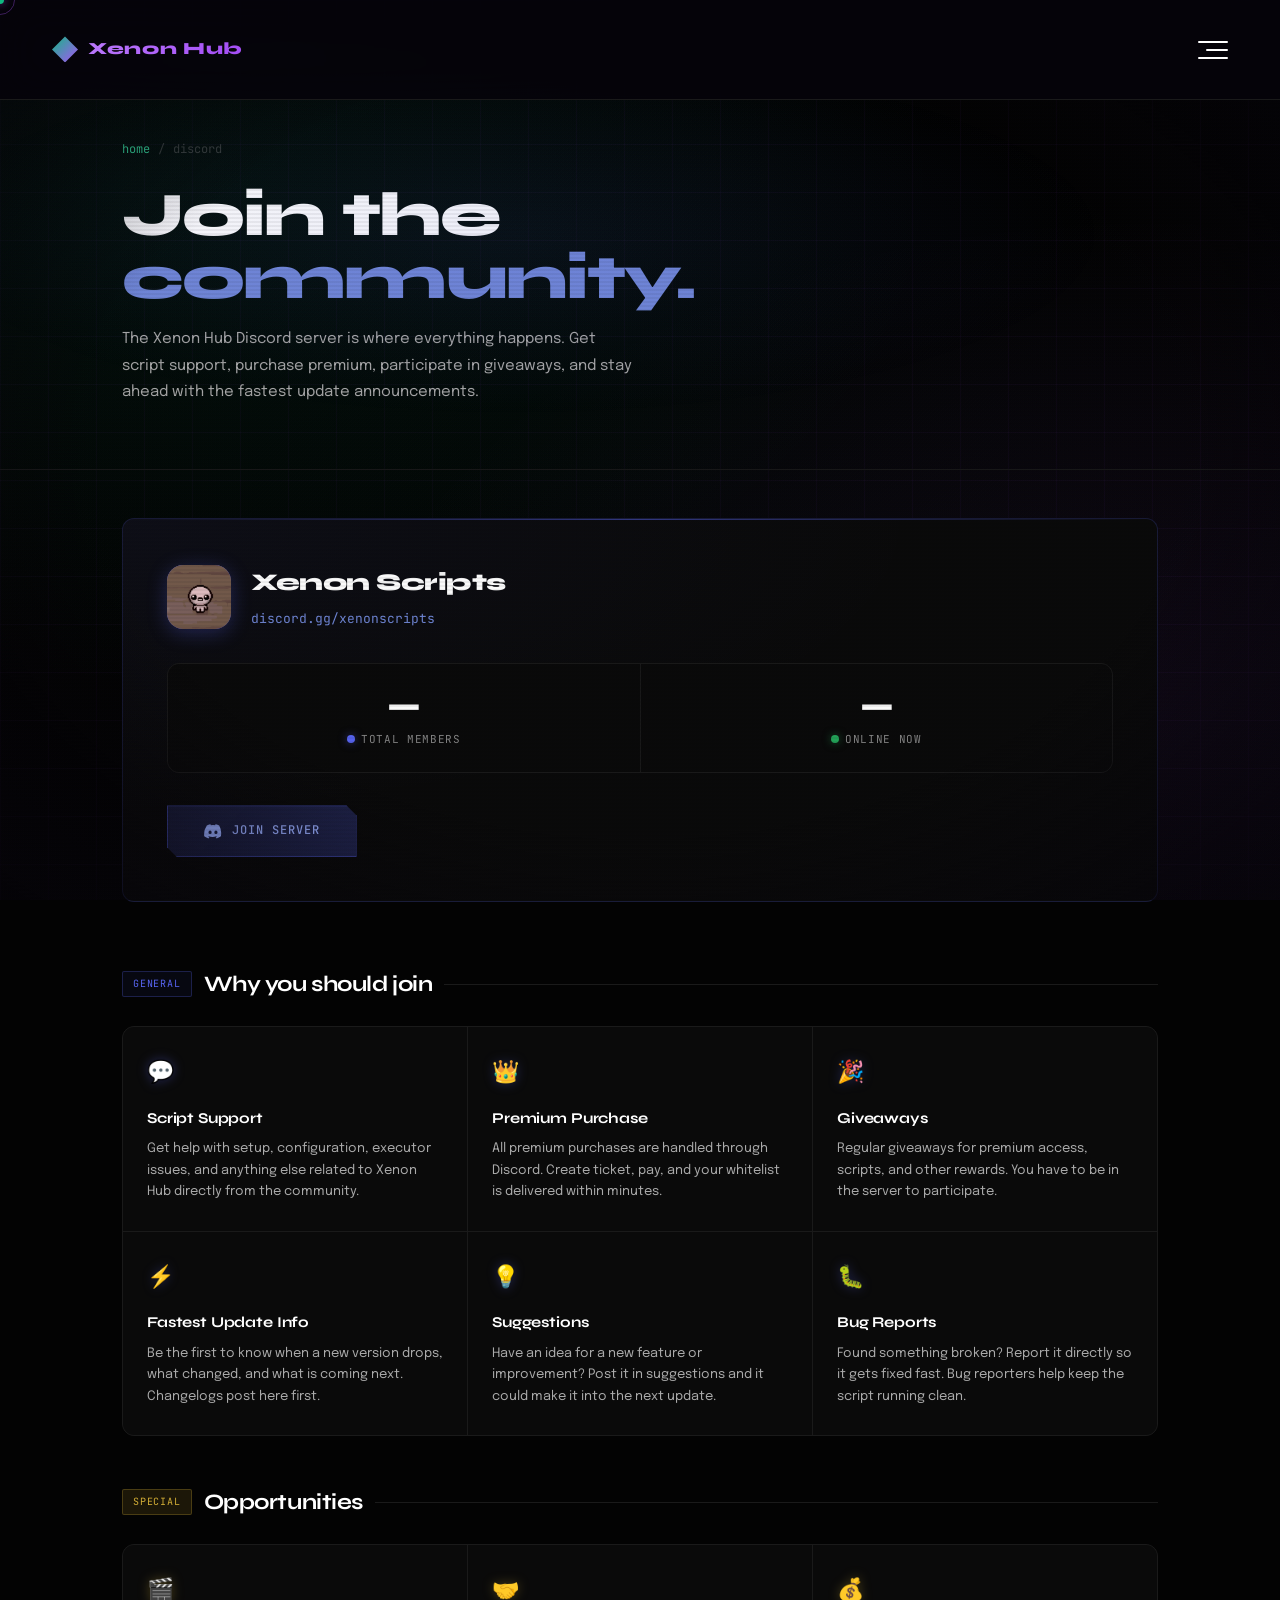
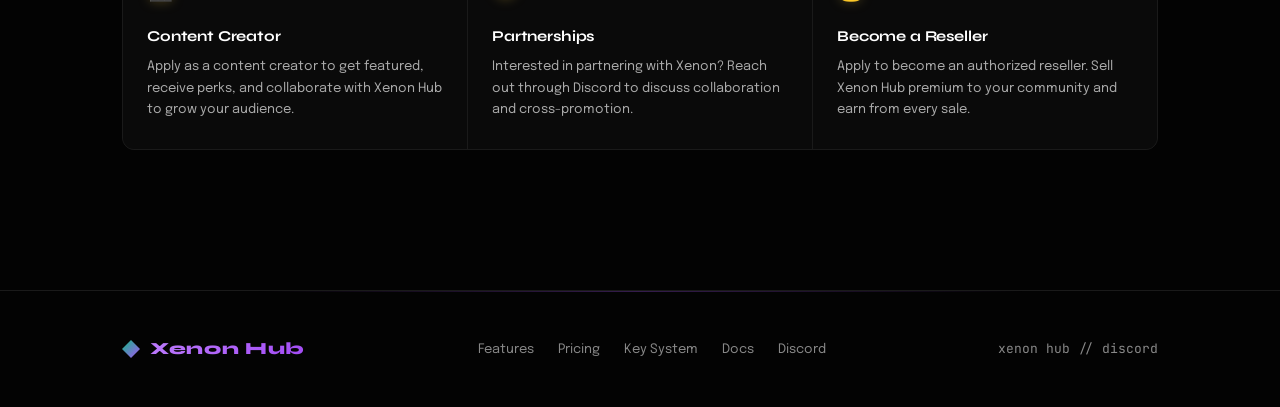
==== commit 5d21daaf: "fixing the dashboard button by removing it." ====
--- a/discord.html
+++ b/discord.html
@@ -1,855 +1,855 @@
-<!doctype html>
-<html lang="en">
-  <head>
-    <meta charset="UTF-8" />
-    <meta name="viewport" content="width=device-width, initial-scale=1.0" />
-    <title>Discord — Xenon Hub</title>
-    <link rel="icon" type="image/png" href="logo2.png" />
-    <meta
-      name="description"
-      content="Join the Xenon Hub Discord server for script support, premium purchases, giveaways, update announcements, and more."
-    />
-    <link rel="stylesheet" href="style.css" />
-    <style>
-      .page-hero {
-        padding: 140px 0 64px;
-        border-bottom: 1px solid var(--border);
-        position: relative;
-      }
-      .page-hero::after {
-        content: "";
-        position: absolute;
-        inset: 0;
-        background: radial-gradient(
-          ellipse at 40% 50%,
-          rgba(88, 101, 242, 0.08) 0%,
-          transparent 55%
-        );
-        pointer-events: none;
-      }
-      .page-hero h1 {
-        font-family: "Syne", sans-serif;
-        font-size: clamp(36px, 5vw, 62px);
-        font-weight: 800;
-        letter-spacing: -0.03em;
-        line-height: 1.02;
-        color: var(--text);
-        margin-bottom: 16px;
-      }
-      .page-hero h1 span {
-        color: #7289da;
-      }
-      .page-hero p {
-        font-size: 15px;
-        color: var(--text-dim);
-        max-width: 520px;
-        line-height: 1.75;
-      }
-      .breadcrumb {
-        display: flex;
-        gap: 8px;
-        font-family: "JetBrains Mono", monospace;
-        font-size: 12px;
-        color: var(--text-muted);
-        margin-bottom: 24px;
-        align-items: center;
-      }
-      .breadcrumb a {
-        color: var(--accent-light);
-        text-decoration: none;
-      }
-      .breadcrumb span {
-        opacity: 0.4;
-      }
-
-      /* Server card */
-      .server-card {
-        margin-top: 48px;
-        background: var(--surface);
-        border: 1px solid rgba(88, 101, 242, 0.2);
-        border-radius: var(--radius-lg);
-        padding: 44px;
-        position: relative;
-        overflow: hidden;
-      }
-      .server-card::before {
-        content: "";
-        position: absolute;
-        inset: 0;
-        background: radial-gradient(
-          ellipse at top left,
-          rgba(88, 101, 242, 0.06) 0%,
-          transparent 55%
-        );
-        pointer-events: none;
-      }
-      .server-card::after {
-        content: "";
-        position: absolute;
-        top: 0;
-        left: 0;
-        right: 0;
-        height: 1px;
-        background: linear-gradient(
-          90deg,
-          transparent,
-          rgba(88, 101, 242, 0.5),
-          transparent
-        );
-      }
-
-      .server-header {
-        display: flex;
-        align-items: center;
-        gap: 20px;
-        margin-bottom: 32px;
-        position: relative;
-      }
-      .server-icon {
-        width: 64px;
-        height: 64px;
-        border-radius: 16px;
-        background: linear-gradient(135deg, #5865f2, #4752c4);
-        display: flex;
-        align-items: center;
-        justify-content: center;
-        flex-shrink: 0;
-        box-shadow: 0 4px 20px rgba(88, 101, 242, 0.3);
-      }
-      .server-icon svg {
-        width: 32px;
-        height: 32px;
-        color: #fff;
-      }
-      .server-info h2 {
-        font-family: "Syne", sans-serif;
-        font-size: 24px;
-        font-weight: 800;
-        color: var(--text);
-        letter-spacing: -0.02em;
-        margin-bottom: 4px;
-      }
-      .server-link {
-        font-family: "JetBrains Mono", monospace;
-        font-size: 13px;
-        color: #7289da;
-        text-decoration: none;
-        transition: color 0.2s;
-      }
-      .server-link:hover {
-        color: #99aeff;
-      }
-
-      /* Stats row */
-      .server-stats {
-        display: flex;
-        gap: 1px;
-        background: var(--border);
-        border: 1px solid var(--border);
-        border-radius: var(--radius-lg);
-        overflow: hidden;
-        margin-bottom: 32px;
-        position: relative;
-      }
-      .stat-card {
-        flex: 1;
-        background: var(--surface);
-        padding: 24px 28px;
-        text-align: center;
-        transition: background 0.2s;
-      }
-      .stat-card:hover {
-        background: var(--surface2);
-      }
-      .stat-num {
-        font-family: "Syne", sans-serif;
-        font-size: 36px;
-        font-weight: 800;
-        letter-spacing: -0.02em;
-        color: var(--text);
-        line-height: 1;
-        margin-bottom: 6px;
-      }
-      .stat-num.loading {
-        font-size: 16px;
-        color: var(--text-muted);
-        animation: pulse 1.5s infinite;
-      }
-      .stat-label {
-        font-family: "JetBrains Mono", monospace;
-        font-size: 11px;
-        color: var(--text-muted);
-        letter-spacing: 0.06em;
-        text-transform: uppercase;
-      }
-      .stat-dot {
-        display: inline-block;
-        width: 8px;
-        height: 8px;
-        border-radius: 50%;
-        margin-right: 6px;
-      }
-      .stat-dot.total {
-        background: #5865f2;
-        box-shadow: 0 0 8px rgba(88, 101, 242, 0.5);
-      }
-      .stat-dot.online {
-        background: #23a55a;
-        box-shadow: 0 0 8px rgba(35, 165, 90, 0.5);
-        animation: pulse 2s infinite;
-      }
-
-      /* Join button */
-      .join-btn-wrap {
-        position: relative;
-      }
-      .btn-discord {
-        background: linear-gradient(
-          135deg,
-          rgba(88, 101, 242, 0.2),
-          rgba(71, 82, 196, 0.35)
-        );
-        color: #99aeff;
-        font-family: "JetBrains Mono", monospace;
-        font-size: 12px;
-        font-weight: 500;
-        padding: 15px 36px;
-        border: 1px solid rgba(88, 101, 242, 0.4);
-        border-radius: 0;
-        text-decoration: none;
-        display: inline-flex;
-        align-items: center;
-        gap: 10px;
-        cursor: none;
-        transition: all 0.25s;
-        position: relative;
-        overflow: hidden;
-        letter-spacing: 0.08em;
-        text-transform: uppercase;
-        clip-path: polygon(
-          0 0,
-          calc(100% - 10px) 0,
-          100% 10px,
-          100% 100%,
-          10px 100%,
-          0 calc(100% - 10px)
-        );
-        box-shadow:
-          0 0 20px rgba(88, 101, 242, 0.12),
-          inset 0 1px 0 rgba(88, 101, 242, 0.12);
-      }
-      .btn-discord::before {
-        content: "";
-        position: absolute;
-        inset: 0;
-        background: repeating-linear-gradient(
-          0deg,
-          transparent,
-          transparent 2px,
-          rgba(255, 255, 255, 0.015) 2px,
-          rgba(255, 255, 255, 0.015) 4px
-        );
-        opacity: 0;
-        transition: opacity 0.2s;
-      }
-      .btn-discord:hover::before {
-        opacity: 1;
-      }
-      .btn-discord:hover {
-        box-shadow:
-          0 0 30px rgba(88, 101, 242, 0.35),
-          0 0 60px rgba(88, 101, 242, 0.1),
-          inset 0 0 20px rgba(88, 101, 242, 0.06);
-        transform: translateY(-1px);
-        text-shadow: 0 0 12px rgba(88, 101, 242, 0.5);
-        border-color: rgba(88, 101, 242, 0.7);
-      }
-      .btn-discord svg {
-        width: 18px;
-        height: 18px;
-      }
-
-      /* Reasons sections */
-      .reasons-section {
-        margin-top: 64px;
-      }
-      .reasons-label {
-        display: flex;
-        align-items: center;
-        gap: 12px;
-        margin-bottom: 24px;
-      }
-      .reasons-label h2 {
-        font-family: "Syne", sans-serif;
-        font-size: 22px;
-        font-weight: 700;
-        color: var(--text);
-        letter-spacing: -0.02em;
-        white-space: nowrap;
-      }
-      .reasons-label::after {
-        content: "";
-        flex: 1;
-        height: 1px;
-        background: var(--border);
-      }
-      .reasons-badge {
-        font-family: "JetBrains Mono", monospace;
-        font-size: 10px;
-        letter-spacing: 0.08em;
-        text-transform: uppercase;
-        padding: 4px 10px;
-        border-radius: 2px;
-        flex-shrink: 0;
-      }
-      .reasons-badge.general {
-        color: #5865f2;
-        border: 1px solid rgba(88, 101, 242, 0.25);
-        background: rgba(88, 101, 242, 0.06);
-      }
-      .reasons-badge.special {
-        color: var(--premium);
-        border: 1px solid rgba(212, 175, 55, 0.25);
-        background: var(--premium-glow);
-      }
-
-      .reasons-grid {
-        display: grid;
-        grid-template-columns: repeat(3, 1fr);
-        gap: 1px;
-        background: var(--border);
-        border: 1px solid var(--border);
-        border-radius: var(--radius-lg);
-        overflow: hidden;
-      }
-      .reason-card {
-        background: var(--surface);
-        padding: 28px 24px;
-        transition: background 0.25s;
-        position: relative;
-        overflow: hidden;
-      }
-      .reason-card:hover {
-        background: var(--surface2);
-      }
-      .reason-card::before {
-        content: "";
-        position: absolute;
-        inset: 0;
-        background: linear-gradient(
-          135deg,
-          rgba(88, 101, 242, 0.04),
-          transparent
-        );
-        opacity: 0;
-        transition: opacity 0.3s;
-      }
-      .reason-card:hover::before {
-        opacity: 1;
-      }
-      .reason-card.gold::before {
-        background: linear-gradient(
-          135deg,
-          rgba(212, 175, 55, 0.04),
-          transparent
-        );
-      }
-      .reason-icon {
-        font-size: 22px;
-        margin-bottom: 14px;
-        display: block;
-        filter: drop-shadow(0 0 6px rgba(88, 101, 242, 0.3));
-      }
-      .reason-card.gold .reason-icon {
-        filter: drop-shadow(0 0 6px rgba(212, 175, 55, 0.3));
-      }
-      .reason-card h3 {
-        font-family: "Syne", sans-serif;
-        font-size: 15px;
-        font-weight: 700;
-        color: var(--text);
-        margin-bottom: 8px;
-        letter-spacing: -0.01em;
-      }
-      .reason-card p {
-        font-size: 13px;
-        color: var(--text-dim);
-        line-height: 1.65;
-      }
-
-      .spacer {
-        height: 60px;
-      }
-
-      @media (max-width: 800px) {
-        .server-stats {
-          flex-direction: column;
-        }
-        .reasons-grid {
-          grid-template-columns: 1fr;
-        }
-        .server-card {
-          padding: 28px;
-        }
-        .server-header {
-          flex-direction: column;
-          text-align: center;
-        }
-      }
-
-      /* --- Modern UI Additions --- */
-      .nav-modern {
-        position: absolute;
-        top: 0;
-        left: 0;
-        right: 0;
-        height: 100px;
-        display: flex;
-        align-items: center;
-        justify-content: space-between;
-        padding: 0 52px;
-        z-index: 300;
-        pointer-events: none;
-      }
-      .nav-modern > * {
-        pointer-events: auto;
-      }
-
-      .dashboard-btn {
-        position: absolute;
-        left: 50%;
-        transform: translateX(-50%);
-        background: rgba(6, 4, 10, 0.6);
-        backdrop-filter: blur(16px);
-        -webkit-backdrop-filter: blur(16px);
-        border: 1px solid rgba(168, 85, 247, 0.25);
-        color: var(--text);
-        font-family: "JetBrains Mono", monospace;
-        font-size: 13px;
-        padding: 10px 28px;
-        border-radius: 40px;
-        text-decoration: none;
-        transition: all 0.3s ease;
-        letter-spacing: 0.05em;
-        text-transform: uppercase;
-        box-shadow: 0 4px 20px rgba(0, 0, 0, 0.3);
-      }
-      .dashboard-btn:hover {
-        background: rgba(168, 85, 247, 0.15);
-        border-color: rgba(168, 85, 247, 0.5);
-        box-shadow: 0 0 24px rgba(168, 85, 247, 0.3);
-        color: #fff;
-      }
-
-      .menu-trigger {
-        display: flex;
-        flex-direction: column;
-        gap: 6px;
-        background: none;
-        border: none;
-        cursor: none;
-        width: 40px;
-        align-items: flex-end;
-        z-index: 301;
-      }
-      .menu-trigger span {
-        display: block;
-        height: 2px;
-        background: var(--text);
-        border-radius: 2px;
-        transition: all 0.3s cubic-bezier(0.4, 0, 0.2, 1);
-      }
-      .menu-trigger span:nth-child(1) {
-        width: 30px;
-      }
-      .menu-trigger span:nth-child(2) {
-        width: 22px;
-      }
-      .menu-trigger span:nth-child(3) {
-        width: 30px;
-      }
-      .menu-trigger:hover span {
-        width: 30px;
-        background: var(--accent-light);
-      }
-
-      .menu-trigger.active span:nth-child(1) {
-        transform: translateY(8px) rotate(45deg);
-        width: 30px;
-      }
-      .menu-trigger.active span:nth-child(2) {
-        opacity: 0;
-      }
-      .menu-trigger.active span:nth-child(3) {
-        transform: translateY(-8px) rotate(-45deg);
-        width: 30px;
-      }
-
-      .fullscreen-menu {
-        position: fixed;
-        inset: 0;
-        background: rgba(6, 4, 10, 0.85);
-        backdrop-filter: blur(25px);
-        -webkit-backdrop-filter: blur(25px);
-        z-index: 200;
-        opacity: 0;
-        pointer-events: none;
-        transition: opacity 0.5s ease;
-        display: flex;
-        align-items: center;
-        justify-content: center;
-      }
-      .fullscreen-menu.active {
-        opacity: 1;
-        pointer-events: auto;
-      }
-      .menu-inner {
-        display: flex;
-        flex-direction: column;
-        gap: 20px;
-        text-align: center;
-        transform: translateY(40px);
-        transition: transform 0.6s cubic-bezier(0.16, 1, 0.3, 1);
-      }
-      .fullscreen-menu.active .menu-inner {
-        transform: translateY(0);
-      }
-      .menu-inner a {
-        font-family: "Syne", sans-serif;
-        font-size: 52px;
-        font-weight: 800;
-        color: var(--text-dim);
-        text-decoration: none;
-        letter-spacing: -0.02em;
-        transition: all 0.3s;
-      }
-      .menu-inner a:hover {
-        color: var(--text);
-        transform: scale(1.05);
-        text-shadow: 0 0 30px rgba(168, 85, 247, 0.4);
-      }
-
-      /* Mobile Checks for Navigation */
-      @media (max-width: 800px) {
-        .nav-modern {
-          padding: 0 24px;
-        }
-        .dashboard-btn {
-          display: none;
-        }
-        .menu-inner a {
-          font-size: 34px;
-        }
-      }
-    </style>
-  </head>
-  <body>
-    <div class="cursor" id="cursor"></div>
-    <div class="cursor-ring" id="cursorRing"></div>
-
-    <nav class="nav-modern">
-      <a href="index.html" class="nav-logo">
-        <div class="logo-mark"></div>
-        Xenon Hub
-      </a>
-
-      <a href="dashboard.html" class="dashboard-btn">Dashboard</a>
-
-      <button class="menu-trigger" aria-label="Menu">
-        <span></span><span></span><span></span>
-      </button>
-    </nav>
-
-    <div class="fullscreen-menu" id="fsMenu">
-      <div class="menu-inner">
-        <a href="index.html">Home</a>
-        <a href="features.html">Features</a>
-        <a href="pricing.html">Pricing</a>
-        <a href="keysystem.html">Key System</a>
-        <a href="docs.html">Docs</a>
-        <a href="discord.html">Discord</a>
-      </div>
-    </div>
-
-    <div class="page-hero">
-      <div class="container">
-        <div class="breadcrumb">
-          <a href="index.html">home</a><span>/</span><span>discord</span>
-        </div>
-        <h1>Join the<br /><span>community.</span></h1>
-        <p>
-          The Xenon Hub Discord server is where everything happens. Get script
-          support, purchase premium, participate in giveaways, and stay ahead
-          with the fastest update announcements.
-        </p>
-      </div>
-    </div>
-
-    <div class="container">
-      <!-- Server Card -->
-      <div class="server-card animate-fade-up">
-        <div class="server-header">
-          <div class="server-icon" style="overflow: hidden">
-            <img
-              src="logo.png"
-              alt="Server Logo"
-              style="width: 100%; height: 100%; object-fit: cover"
-            />
-          </div>
-          <div class="server-info">
-            <h2>Xenon Scripts</h2>
-            <a
-              href="https://discord.gg/xenonscripts"
-              target="_blank"
-              rel="noopener"
-              class="server-link"
-              id="server-url"
-              >discord.gg/xenonscripts</a
-            >
-          </div>
-        </div>
-
-        <!-- Live stats -->
-        <div class="server-stats">
-          <div class="stat-card">
-            <div class="stat-num loading" id="totalMembers">loading...</div>
-            <div class="stat-label">
-              <span class="stat-dot total"></span>Total Members
-            </div>
-          </div>
-          <div class="stat-card">
-            <div class="stat-num loading" id="onlineMembers">loading...</div>
-            <div class="stat-label">
-              <span class="stat-dot online"></span>Online Now
-            </div>
-          </div>
-        </div>
-
-        <div class="join-btn-wrap">
-          <a
-            href="https://discord.gg/xenonscripts"
-            target="_blank"
-            rel="noopener"
-            class="btn-discord"
-            id="join-btn"
-          >
-            <svg viewBox="0 0 16 16" fill="currentColor">
-              <path
-                d="M13.5 3.2A12.4 12.4 0 0 0 10.3 2a9 9 0 0 0-.4.8 11.5 11.5 0 0 0-3.8 0A9 9 0 0 0 5.7 2 12.4 12.4 0 0 0 2.5 3.2 13.6 13.6 0 0 0 .2 12.6a12.5 12.5 0 0 0 3.8 2 9.5 9.5 0 0 0 .8-1.3 7.8 7.8 0 0 1-1.3-.6l.3-.3a8.9 8.9 0 0 0 7.6 0l.3.3a8 8 0 0 1-1.3.6 9.5 9.5 0 0 0 .8 1.3 12.5 12.5 0 0 0 3.8-2A13.5 13.5 0 0 0 13.5 3.2ZM5.4 10.7a1.5 1.5 0 0 1-1.4-1.6 1.5 1.5 0 0 1 1.4-1.5 1.5 1.5 0 0 1 1.4 1.5 1.5 1.5 0 0 1-1.4 1.6Zm5.2 0a1.5 1.5 0 0 1-1.4-1.6 1.5 1.5 0 0 1 1.4-1.5 1.5 1.5 0 0 1 1.4 1.5 1.5 1.5 0 0 1-1.4 1.6Z"
-              />
-            </svg>
-            Join Server
-          </a>
-        </div>
-      </div>
-
-      <!-- General Purpose Reasons -->
-      <div class="reasons-section animate-fade-up">
-        <div class="reasons-label">
-          <span class="reasons-badge general">General</span>
-          <h2>Why you should join</h2>
-        </div>
-
-        <div class="reasons-grid">
-          <div class="reason-card">
-            <span class="reason-icon">💬</span>
-            <h3>Script Support</h3>
-            <p>
-              Get help with setup, configuration, executor issues, and anything
-              else related to Xenon Hub directly from the community.
-            </p>
-          </div>
-          <div class="reason-card">
-            <span class="reason-icon">👑</span>
-            <h3>Premium Purchase</h3>
-            <p>
-              All premium purchases are handled through Discord. Create ticket,
-              pay, and your whitelist is delivered within minutes.
-            </p>
-          </div>
-          <div class="reason-card">
-            <span class="reason-icon">🎉</span>
-            <h3>Giveaways</h3>
-            <p>
-              Regular giveaways for premium access, scripts, and other rewards.
-              You have to be in the server to participate.
-            </p>
-          </div>
-          <div class="reason-card">
-            <span class="reason-icon">⚡</span>
-            <h3>Fastest Update Info</h3>
-            <p>
-              Be the first to know when a new version drops, what changed, and
-              what is coming next. Changelogs post here first.
-            </p>
-          </div>
-          <div class="reason-card">
-            <span class="reason-icon">💡</span>
-            <h3>Suggestions</h3>
-            <p>
-              Have an idea for a new feature or improvement? Post it in
-              suggestions and it could make it into the next update.
-            </p>
-          </div>
-          <div class="reason-card">
-            <span class="reason-icon">🐛</span>
-            <h3>Bug Reports</h3>
-            <p>
-              Found something broken? Report it directly so it gets fixed fast.
-              Bug reporters help keep the script running clean.
-            </p>
-          </div>
-        </div>
-      </div>
-
-      <!-- Special Purpose Reasons -->
-      <div class="reasons-section animate-fade-up" style="margin-top: 48px">
-        <div class="reasons-label">
-          <span class="reasons-badge special">Special</span>
-          <h2>Opportunities</h2>
-        </div>
-
-        <div class="reasons-grid">
-          <div class="reason-card gold">
-            <span class="reason-icon">🎬</span>
-            <h3>Content Creator</h3>
-            <p>
-              Apply as a content creator to get featured, receive perks, and
-              collaborate with Xenon Hub to grow your audience.
-            </p>
-          </div>
-          <div class="reason-card gold">
-            <span class="reason-icon">🤝</span>
-            <h3>Partnerships</h3>
-            <p>
-              Interested in partnering with Xenon? Reach out through Discord to
-              discuss collaboration and cross-promotion.
-            </p>
-          </div>
-          <div class="reason-card gold">
-            <span class="reason-icon">💰</span>
-            <h3>Become a Reseller</h3>
-            <p>
-              Apply to become an authorized reseller. Sell Xenon Hub premium to
-              your community and earn from every sale.
-            </p>
-          </div>
-        </div>
-      </div>
-
-      <div class="spacer"></div>
-    </div>
-
-    <footer>
-      <div class="container">
-        <div class="footer-inner">
-          <a href="index.html" class="nav-logo"
-            ><div class="logo-mark" style="width: 18px; height: 18px"></div>
-            Xenon Hub</a
-          >
-          <ul class="footer-links">
-            <li><a href="features.html">Features</a></li>
-            <li><a href="pricing.html">Pricing</a></li>
-            <li><a href="keysystem.html">Key System</a></li>
-            <li><a href="docs.html">Docs</a></li>
-            <li><a href="discord.html">Discord</a></li>
-          </ul>
-          <div class="footer-copy">xenon hub // discord</div>
-        </div>
-      </div>
-    </footer>
-
-    <script src="smooth-scroll.js"></script>
-    <script>
-      // Modern full screen menu toggle
-      const menuTrigger = document.querySelector(".menu-trigger");
-      const fsMenu = document.getElementById("fsMenu");
-      menuTrigger.addEventListener("click", function () {
-        this.classList.toggle("active");
-        fsMenu.classList.toggle("active");
-        if (fsMenu.classList.contains("active")) {
-          document.body.style.overflow = "hidden";
-        } else {
-          document.body.style.overflow = "";
-        }
-      });
-      document.querySelectorAll(".menu-inner a").forEach((link) => {
-        link.addEventListener("click", () => {
-          menuTrigger.classList.remove("active");
-          fsMenu.classList.remove("active");
-          document.body.style.overflow = "";
-        });
-      });
-
-      // Custom cursor
-      const cursor = document.getElementById("cursor");
-      const ring = document.getElementById("cursorRing");
-      let mx = 0,
-        my = 0,
-        rx = 0,
-        ry = 0;
-      document.addEventListener("mousemove", (e) => {
-        mx = e.clientX;
-        my = e.clientY;
-      });
-      (function loop() {
-        cursor.style.left = mx + "px";
-        cursor.style.top = my + "px";
-        rx += (mx - rx) * 0.12;
-        ry += (my - ry) * 0.12;
-        ring.style.left = rx + "px";
-        ring.style.top = ry + "px";
-        requestAnimationFrame(loop);
-      })();
-
-      // Fetch live Discord stats
-      async function fetchDiscordStats() {
-        try {
-          const res = await fetch(
-            "https://discord.com/api/v9/invites/xenonscripts?with_counts=true",
-          );
-          const data = await res.json();
-
-          const totalEl = document.getElementById("totalMembers");
-          const onlineEl = document.getElementById("onlineMembers");
-
-          if (data.approximate_member_count) {
-            totalEl.textContent =
-              data.approximate_member_count.toLocaleString();
-            totalEl.classList.remove("loading");
-          }
-          if (data.approximate_presence_count) {
-            onlineEl.textContent =
-              data.approximate_presence_count.toLocaleString();
-            onlineEl.classList.remove("loading");
-          }
-        } catch (err) {
-          document.getElementById("totalMembers").textContent = "—";
-          document.getElementById("onlineMembers").textContent = "—";
-          document.getElementById("totalMembers").classList.remove("loading");
-          document.getElementById("onlineMembers").classList.remove("loading");
-        }
-      }
-      fetchDiscordStats();
-
-      // Scroll animations
-      const obs = new IntersectionObserver(
-        (entries) => {
-          entries.forEach((e) => {
-            if (e.isIntersecting) {
-              e.target.style.opacity = "1";
-              e.target.style.transform = "translateY(0)";
-            }
-          });
-        },
-        { threshold: 0.05 },
-      );
-      document.querySelectorAll(".animate-fade-up").forEach((el) => {
-        el.style.opacity = "0";
-        el.style.transform = "translateY(16px)";
-        el.style.transition = "opacity 0.6s ease, transform 0.6s ease";
-        obs.observe(el);
-      });
-    </script>
-  </body>
-</html>
+<!doctype html>
+<html lang="en">
+  <head>
+    <meta charset="UTF-8" />
+    <meta name="viewport" content="width=device-width, initial-scale=1.0" />
+    <title>Discord — Xenon Hub</title>
+    <link rel="icon" type="image/png" href="logo2.png" />
+    <meta
+      name="description"
+      content="Join the Xenon Hub Discord server for script support, premium purchases, giveaways, update announcements, and more."
+    />
+    <link rel="stylesheet" href="style.css" />
+    <style>
+      .page-hero {
+        padding: 140px 0 64px;
+        border-bottom: 1px solid var(--border);
+        position: relative;
+      }
+      .page-hero::after {
+        content: "";
+        position: absolute;
+        inset: 0;
+        background: radial-gradient(
+          ellipse at 40% 50%,
+          rgba(88, 101, 242, 0.08) 0%,
+          transparent 55%
+        );
+        pointer-events: none;
+      }
+      .page-hero h1 {
+        font-family: "Syne", sans-serif;
+        font-size: clamp(36px, 5vw, 62px);
+        font-weight: 800;
+        letter-spacing: -0.03em;
+        line-height: 1.02;
+        color: var(--text);
+        margin-bottom: 16px;
+      }
+      .page-hero h1 span {
+        color: #7289da;
+      }
+      .page-hero p {
+        font-size: 15px;
+        color: var(--text-dim);
+        max-width: 520px;
+        line-height: 1.75;
+      }
+      .breadcrumb {
+        display: flex;
+        gap: 8px;
+        font-family: "JetBrains Mono", monospace;
+        font-size: 12px;
+        color: var(--text-muted);
+        margin-bottom: 24px;
+        align-items: center;
+      }
+      .breadcrumb a {
+        color: var(--accent-light);
+        text-decoration: none;
+      }
+      .breadcrumb span {
+        opacity: 0.4;
+      }
+
+      /* Server card */
+      .server-card {
+        margin-top: 48px;
+        background: var(--surface);
+        border: 1px solid rgba(88, 101, 242, 0.2);
+        border-radius: var(--radius-lg);
+        padding: 44px;
+        position: relative;
+        overflow: hidden;
+      }
+      .server-card::before {
+        content: "";
+        position: absolute;
+        inset: 0;
+        background: radial-gradient(
+          ellipse at top left,
+          rgba(88, 101, 242, 0.06) 0%,
+          transparent 55%
+        );
+        pointer-events: none;
+      }
+      .server-card::after {
+        content: "";
+        position: absolute;
+        top: 0;
+        left: 0;
+        right: 0;
+        height: 1px;
+        background: linear-gradient(
+          90deg,
+          transparent,
+          rgba(88, 101, 242, 0.5),
+          transparent
+        );
+      }
+
+      .server-header {
+        display: flex;
+        align-items: center;
+        gap: 20px;
+        margin-bottom: 32px;
+        position: relative;
+      }
+      .server-icon {
+        width: 64px;
+        height: 64px;
+        border-radius: 16px;
+        background: linear-gradient(135deg, #5865f2, #4752c4);
+        display: flex;
+        align-items: center;
+        justify-content: center;
+        flex-shrink: 0;
+        box-shadow: 0 4px 20px rgba(88, 101, 242, 0.3);
+      }
+      .server-icon svg {
+        width: 32px;
+        height: 32px;
+        color: #fff;
+      }
+      .server-info h2 {
+        font-family: "Syne", sans-serif;
+        font-size: 24px;
+        font-weight: 800;
+        color: var(--text);
+        letter-spacing: -0.02em;
+        margin-bottom: 4px;
+      }
+      .server-link {
+        font-family: "JetBrains Mono", monospace;
+        font-size: 13px;
+        color: #7289da;
+        text-decoration: none;
+        transition: color 0.2s;
+      }
+      .server-link:hover {
+        color: #99aeff;
+      }
+
+      /* Stats row */
+      .server-stats {
+        display: flex;
+        gap: 1px;
+        background: var(--border);
+        border: 1px solid var(--border);
+        border-radius: var(--radius-lg);
+        overflow: hidden;
+        margin-bottom: 32px;
+        position: relative;
+      }
+      .stat-card {
+        flex: 1;
+        background: var(--surface);
+        padding: 24px 28px;
+        text-align: center;
+        transition: background 0.2s;
+      }
+      .stat-card:hover {
+        background: var(--surface2);
+      }
+      .stat-num {
+        font-family: "Syne", sans-serif;
+        font-size: 36px;
+        font-weight: 800;
+        letter-spacing: -0.02em;
+        color: var(--text);
+        line-height: 1;
+        margin-bottom: 6px;
+      }
+      .stat-num.loading {
+        font-size: 16px;
+        color: var(--text-muted);
+        animation: pulse 1.5s infinite;
+      }
+      .stat-label {
+        font-family: "JetBrains Mono", monospace;
+        font-size: 11px;
+        color: var(--text-muted);
+        letter-spacing: 0.06em;
+        text-transform: uppercase;
+      }
+      .stat-dot {
+        display: inline-block;
+        width: 8px;
+        height: 8px;
+        border-radius: 50%;
+        margin-right: 6px;
+      }
+      .stat-dot.total {
+        background: #5865f2;
+        box-shadow: 0 0 8px rgba(88, 101, 242, 0.5);
+      }
+      .stat-dot.online {
+        background: #23a55a;
+        box-shadow: 0 0 8px rgba(35, 165, 90, 0.5);
+        animation: pulse 2s infinite;
+      }
+
+      /* Join button */
+      .join-btn-wrap {
+        position: relative;
+      }
+      .btn-discord {
+        background: linear-gradient(
+          135deg,
+          rgba(88, 101, 242, 0.2),
+          rgba(71, 82, 196, 0.35)
+        );
+        color: #99aeff;
+        font-family: "JetBrains Mono", monospace;
+        font-size: 12px;
+        font-weight: 500;
+        padding: 15px 36px;
+        border: 1px solid rgba(88, 101, 242, 0.4);
+        border-radius: 0;
+        text-decoration: none;
+        display: inline-flex;
+        align-items: center;
+        gap: 10px;
+        cursor: none;
+        transition: all 0.25s;
+        position: relative;
+        overflow: hidden;
+        letter-spacing: 0.08em;
+        text-transform: uppercase;
+        clip-path: polygon(
+          0 0,
+          calc(100% - 10px) 0,
+          100% 10px,
+          100% 100%,
+          10px 100%,
+          0 calc(100% - 10px)
+        );
+        box-shadow:
+          0 0 20px rgba(88, 101, 242, 0.12),
+          inset 0 1px 0 rgba(88, 101, 242, 0.12);
+      }
+      .btn-discord::before {
+        content: "";
+        position: absolute;
+        inset: 0;
+        background: repeating-linear-gradient(
+          0deg,
+          transparent,
+          transparent 2px,
+          rgba(255, 255, 255, 0.015) 2px,
+          rgba(255, 255, 255, 0.015) 4px
+        );
+        opacity: 0;
+        transition: opacity 0.2s;
+      }
+      .btn-discord:hover::before {
+        opacity: 1;
+      }
+      .btn-discord:hover {
+        box-shadow:
+          0 0 30px rgba(88, 101, 242, 0.35),
+          0 0 60px rgba(88, 101, 242, 0.1),
+          inset 0 0 20px rgba(88, 101, 242, 0.06);
+        transform: translateY(-1px);
+        text-shadow: 0 0 12px rgba(88, 101, 242, 0.5);
+        border-color: rgba(88, 101, 242, 0.7);
+      }
+      .btn-discord svg {
+        width: 18px;
+        height: 18px;
+      }
+
+      /* Reasons sections */
+      .reasons-section {
+        margin-top: 64px;
+      }
+      .reasons-label {
+        display: flex;
+        align-items: center;
+        gap: 12px;
+        margin-bottom: 24px;
+      }
+      .reasons-label h2 {
+        font-family: "Syne", sans-serif;
+        font-size: 22px;
+        font-weight: 700;
+        color: var(--text);
+        letter-spacing: -0.02em;
+        white-space: nowrap;
+      }
+      .reasons-label::after {
+        content: "";
+        flex: 1;
+        height: 1px;
+        background: var(--border);
+      }
+      .reasons-badge {
+        font-family: "JetBrains Mono", monospace;
+        font-size: 10px;
+        letter-spacing: 0.08em;
+        text-transform: uppercase;
+        padding: 4px 10px;
+        border-radius: 2px;
+        flex-shrink: 0;
+      }
+      .reasons-badge.general {
+        color: #5865f2;
+        border: 1px solid rgba(88, 101, 242, 0.25);
+        background: rgba(88, 101, 242, 0.06);
+      }
+      .reasons-badge.special {
+        color: var(--premium);
+        border: 1px solid rgba(212, 175, 55, 0.25);
+        background: var(--premium-glow);
+      }
+
+      .reasons-grid {
+        display: grid;
+        grid-template-columns: repeat(3, 1fr);
+        gap: 1px;
+        background: var(--border);
+        border: 1px solid var(--border);
+        border-radius: var(--radius-lg);
+        overflow: hidden;
+      }
+      .reason-card {
+        background: var(--surface);
+        padding: 28px 24px;
+        transition: background 0.25s;
+        position: relative;
+        overflow: hidden;
+      }
+      .reason-card:hover {
+        background: var(--surface2);
+      }
+      .reason-card::before {
+        content: "";
+        position: absolute;
+        inset: 0;
+        background: linear-gradient(
+          135deg,
+          rgba(88, 101, 242, 0.04),
+          transparent
+        );
+        opacity: 0;
+        transition: opacity 0.3s;
+      }
+      .reason-card:hover::before {
+        opacity: 1;
+      }
+      .reason-card.gold::before {
+        background: linear-gradient(
+          135deg,
+          rgba(212, 175, 55, 0.04),
+          transparent
+        );
+      }
+      .reason-icon {
+        font-size: 22px;
+        margin-bottom: 14px;
+        display: block;
+        filter: drop-shadow(0 0 6px rgba(88, 101, 242, 0.3));
+      }
+      .reason-card.gold .reason-icon {
+        filter: drop-shadow(0 0 6px rgba(212, 175, 55, 0.3));
+      }
+      .reason-card h3 {
+        font-family: "Syne", sans-serif;
+        font-size: 15px;
+        font-weight: 700;
+        color: var(--text);
+        margin-bottom: 8px;
+        letter-spacing: -0.01em;
+      }
+      .reason-card p {
+        font-size: 13px;
+        color: var(--text-dim);
+        line-height: 1.65;
+      }
+
+      .spacer {
+        height: 60px;
+      }
+
+      @media (max-width: 800px) {
+        .server-stats {
+          flex-direction: column;
+        }
+        .reasons-grid {
+          grid-template-columns: 1fr;
+        }
+        .server-card {
+          padding: 28px;
+        }
+        .server-header {
+          flex-direction: column;
+          text-align: center;
+        }
+      }
+
+      /* --- Modern UI Additions --- */
+      .nav-modern {
+        position: absolute;
+        top: 0;
+        left: 0;
+        right: 0;
+        height: 100px;
+        display: flex;
+        align-items: center;
+        justify-content: space-between;
+        padding: 0 52px;
+        z-index: 300;
+        pointer-events: none;
+      }
+      .nav-modern > * {
+        pointer-events: auto;
+      }
+
+      .dashboard-btn {
+        position: absolute;
+        left: 50%;
+        transform: translateX(-50%);
+        background: rgba(6, 4, 10, 0.6);
+        backdrop-filter: blur(16px);
+        -webkit-backdrop-filter: blur(16px);
+        border: 1px solid rgba(168, 85, 247, 0.25);
+        color: var(--text);
+        font-family: "JetBrains Mono", monospace;
+        font-size: 13px;
+        padding: 10px 28px;
+        border-radius: 40px;
+        text-decoration: none;
+        transition: all 0.3s ease;
+        letter-spacing: 0.05em;
+        text-transform: uppercase;
+        box-shadow: 0 4px 20px rgba(0, 0, 0, 0.3);
+      }
+      .dashboard-btn:hover {
+        background: rgba(168, 85, 247, 0.15);
+        border-color: rgba(168, 85, 247, 0.5);
+        box-shadow: 0 0 24px rgba(168, 85, 247, 0.3);
+        color: #fff;
+      }
+
+      .menu-trigger {
+        display: flex;
+        flex-direction: column;
+        gap: 6px;
+        background: none;
+        border: none;
+        cursor: none;
+        width: 40px;
+        align-items: flex-end;
+        z-index: 301;
+      }
+      .menu-trigger span {
+        display: block;
+        height: 2px;
+        background: var(--text);
+        border-radius: 2px;
+        transition: all 0.3s cubic-bezier(0.4, 0, 0.2, 1);
+      }
+      .menu-trigger span:nth-child(1) {
+        width: 30px;
+      }
+      .menu-trigger span:nth-child(2) {
+        width: 22px;
+      }
+      .menu-trigger span:nth-child(3) {
+        width: 30px;
+      }
+      .menu-trigger:hover span {
+        width: 30px;
+        background: var(--accent-light);
+      }
+
+      .menu-trigger.active span:nth-child(1) {
+        transform: translateY(8px) rotate(45deg);
+        width: 30px;
+      }
+      .menu-trigger.active span:nth-child(2) {
+        opacity: 0;
+      }
+      .menu-trigger.active span:nth-child(3) {
+        transform: translateY(-8px) rotate(-45deg);
+        width: 30px;
+      }
+
+      .fullscreen-menu {
+        position: fixed;
+        inset: 0;
+        background: rgba(6, 4, 10, 0.85);
+        backdrop-filter: blur(25px);
+        -webkit-backdrop-filter: blur(25px);
+        z-index: 200;
+        opacity: 0;
+        pointer-events: none;
+        transition: opacity 0.5s ease;
+        display: flex;
+        align-items: center;
+        justify-content: center;
+      }
+      .fullscreen-menu.active {
+        opacity: 1;
+        pointer-events: auto;
+      }
+      .menu-inner {
+        display: flex;
+        flex-direction: column;
+        gap: 20px;
+        text-align: center;
+        transform: translateY(40px);
+        transition: transform 0.6s cubic-bezier(0.16, 1, 0.3, 1);
+      }
+      .fullscreen-menu.active .menu-inner {
+        transform: translateY(0);
+      }
+      .menu-inner a {
+        font-family: "Syne", sans-serif;
+        font-size: 52px;
+        font-weight: 800;
+        color: var(--text-dim);
+        text-decoration: none;
+        letter-spacing: -0.02em;
+        transition: all 0.3s;
+      }
+      .menu-inner a:hover {
+        color: var(--text);
+        transform: scale(1.05);
+        text-shadow: 0 0 30px rgba(168, 85, 247, 0.4);
+      }
+
+      /* Mobile Checks for Navigation */
+      @media (max-width: 800px) {
+        .nav-modern {
+          padding: 0 24px;
+        }
+        .dashboard-btn {
+          display: none;
+        }
+        .menu-inner a {
+          font-size: 34px;
+        }
+      }
+    </style>
+  </head>
+  <body>
+    <div class="cursor" id="cursor"></div>
+    <div class="cursor-ring" id="cursorRing"></div>
+
+    <nav class="nav-modern">
+      <a href="index.html" class="nav-logo">
+        <div class="logo-mark"></div>
+        Xenon Hub
+      </a>
+
+
+
+      <button class="menu-trigger" aria-label="Menu">
+        <span></span><span></span><span></span>
+      </button>
+    </nav>
+
+    <div class="fullscreen-menu" id="fsMenu">
+      <div class="menu-inner">
+        <a href="index.html">Home</a>
+        <a href="features.html">Features</a>
+        <a href="pricing.html">Pricing</a>
+        <a href="keysystem.html">Key System</a>
+        <a href="docs.html">Docs</a>
+        <a href="discord.html">Discord</a>
+      </div>
+    </div>
+
+    <div class="page-hero">
+      <div class="container">
+        <div class="breadcrumb">
+          <a href="index.html">home</a><span>/</span><span>discord</span>
+        </div>
+        <h1>Join the<br /><span>community.</span></h1>
+        <p>
+          The Xenon Hub Discord server is where everything happens. Get script
+          support, purchase premium, participate in giveaways, and stay ahead
+          with the fastest update announcements.
+        </p>
+      </div>
+    </div>
+
+    <div class="container">
+      <!-- Server Card -->
+      <div class="server-card animate-fade-up">
+        <div class="server-header">
+          <div class="server-icon" style="overflow: hidden">
+            <img
+              src="logo.png"
+              alt="Server Logo"
+              style="width: 100%; height: 100%; object-fit: cover"
+            />
+          </div>
+          <div class="server-info">
+            <h2>Xenon Scripts</h2>
+            <a
+              href="https://discord.gg/xenonscripts"
+              target="_blank"
+              rel="noopener"
+              class="server-link"
+              id="server-url"
+              >discord.gg/xenonscripts</a
+            >
+          </div>
+        </div>
+
+        <!-- Live stats -->
+        <div class="server-stats">
+          <div class="stat-card">
+            <div class="stat-num loading" id="totalMembers">loading...</div>
+            <div class="stat-label">
+              <span class="stat-dot total"></span>Total Members
+            </div>
+          </div>
+          <div class="stat-card">
+            <div class="stat-num loading" id="onlineMembers">loading...</div>
+            <div class="stat-label">
+              <span class="stat-dot online"></span>Online Now
+            </div>
+          </div>
+        </div>
+
+        <div class="join-btn-wrap">
+          <a
+            href="https://discord.gg/xenonscripts"
+            target="_blank"
+            rel="noopener"
+            class="btn-discord"
+            id="join-btn"
+          >
+            <svg viewBox="0 0 16 16" fill="currentColor">
+              <path
+                d="M13.5 3.2A12.4 12.4 0 0 0 10.3 2a9 9 0 0 0-.4.8 11.5 11.5 0 0 0-3.8 0A9 9 0 0 0 5.7 2 12.4 12.4 0 0 0 2.5 3.2 13.6 13.6 0 0 0 .2 12.6a12.5 12.5 0 0 0 3.8 2 9.5 9.5 0 0 0 .8-1.3 7.8 7.8 0 0 1-1.3-.6l.3-.3a8.9 8.9 0 0 0 7.6 0l.3.3a8 8 0 0 1-1.3.6 9.5 9.5 0 0 0 .8 1.3 12.5 12.5 0 0 0 3.8-2A13.5 13.5 0 0 0 13.5 3.2ZM5.4 10.7a1.5 1.5 0 0 1-1.4-1.6 1.5 1.5 0 0 1 1.4-1.5 1.5 1.5 0 0 1 1.4 1.5 1.5 1.5 0 0 1-1.4 1.6Zm5.2 0a1.5 1.5 0 0 1-1.4-1.6 1.5 1.5 0 0 1 1.4-1.5 1.5 1.5 0 0 1 1.4 1.5 1.5 1.5 0 0 1-1.4 1.6Z"
+              />
+            </svg>
+            Join Server
+          </a>
+        </div>
+      </div>
+
+      <!-- General Purpose Reasons -->
+      <div class="reasons-section animate-fade-up">
+        <div class="reasons-label">
+          <span class="reasons-badge general">General</span>
+          <h2>Why you should join</h2>
+        </div>
+
+        <div class="reasons-grid">
+          <div class="reason-card">
+            <span class="reason-icon">💬</span>
+            <h3>Script Support</h3>
+            <p>
+              Get help with setup, configuration, executor issues, and anything
+              else related to Xenon Hub directly from the community.
+            </p>
+          </div>
+          <div class="reason-card">
+            <span class="reason-icon">👑</span>
+            <h3>Premium Purchase</h3>
+            <p>
+              All premium purchases are handled through Discord. Create ticket,
+              pay, and your whitelist is delivered within minutes.
+            </p>
+          </div>
+          <div class="reason-card">
+            <span class="reason-icon">🎉</span>
+            <h3>Giveaways</h3>
+            <p>
+              Regular giveaways for premium access, scripts, and other rewards.
+              You have to be in the server to participate.
+            </p>
+          </div>
+          <div class="reason-card">
+            <span class="reason-icon">⚡</span>
+            <h3>Fastest Update Info</h3>
+            <p>
+              Be the first to know when a new version drops, what changed, and
+              what is coming next. Changelogs post here first.
+            </p>
+          </div>
+          <div class="reason-card">
+            <span class="reason-icon">💡</span>
+            <h3>Suggestions</h3>
+            <p>
+              Have an idea for a new feature or improvement? Post it in
+              suggestions and it could make it into the next update.
+            </p>
+          </div>
+          <div class="reason-card">
+            <span class="reason-icon">🐛</span>
+            <h3>Bug Reports</h3>
+            <p>
+              Found something broken? Report it directly so it gets fixed fast.
+              Bug reporters help keep the script running clean.
+            </p>
+          </div>
+        </div>
+      </div>
+
+      <!-- Special Purpose Reasons -->
+      <div class="reasons-section animate-fade-up" style="margin-top: 48px">
+        <div class="reasons-label">
+          <span class="reasons-badge special">Special</span>
+          <h2>Opportunities</h2>
+        </div>
+
+        <div class="reasons-grid">
+          <div class="reason-card gold">
+            <span class="reason-icon">🎬</span>
+            <h3>Content Creator</h3>
+            <p>
+              Apply as a content creator to get featured, receive perks, and
+              collaborate with Xenon Hub to grow your audience.
+            </p>
+          </div>
+          <div class="reason-card gold">
+            <span class="reason-icon">🤝</span>
+            <h3>Partnerships</h3>
+            <p>
+              Interested in partnering with Xenon? Reach out through Discord to
+              discuss collaboration and cross-promotion.
+            </p>
+          </div>
+          <div class="reason-card gold">
+            <span class="reason-icon">💰</span>
+            <h3>Become a Reseller</h3>
+            <p>
+              Apply to become an authorized reseller. Sell Xenon Hub premium to
+              your community and earn from every sale.
+            </p>
+          </div>
+        </div>
+      </div>
+
+      <div class="spacer"></div>
+    </div>
+
+    <footer>
+      <div class="container">
+        <div class="footer-inner">
+          <a href="index.html" class="nav-logo"
+            ><div class="logo-mark" style="width: 18px; height: 18px"></div>
+            Xenon Hub</a
+          >
+          <ul class="footer-links">
+            <li><a href="features.html">Features</a></li>
+            <li><a href="pricing.html">Pricing</a></li>
+            <li><a href="keysystem.html">Key System</a></li>
+            <li><a href="docs.html">Docs</a></li>
+            <li><a href="discord.html">Discord</a></li>
+          </ul>
+          <div class="footer-copy">xenon hub // discord</div>
+        </div>
+      </div>
+    </footer>
+
+    <script src="smooth-scroll.js"></script>
+    <script>
+      // Modern full screen menu toggle
+      const menuTrigger = document.querySelector(".menu-trigger");
+      const fsMenu = document.getElementById("fsMenu");
+      menuTrigger.addEventListener("click", function () {
+        this.classList.toggle("active");
+        fsMenu.classList.toggle("active");
+        if (fsMenu.classList.contains("active")) {
+          document.body.style.overflow = "hidden";
+        } else {
+          document.body.style.overflow = "";
+        }
+      });
+      document.querySelectorAll(".menu-inner a").forEach((link) => {
+        link.addEventListener("click", () => {
+          menuTrigger.classList.remove("active");
+          fsMenu.classList.remove("active");
+          document.body.style.overflow = "";
+        });
+      });
+
+      // Custom cursor
+      const cursor = document.getElementById("cursor");
+      const ring = document.getElementById("cursorRing");
+      let mx = 0,
+        my = 0,
+        rx = 0,
+        ry = 0;
+      document.addEventListener("mousemove", (e) => {
+        mx = e.clientX;
+        my = e.clientY;
+      });
+      (function loop() {
+        cursor.style.left = mx + "px";
+        cursor.style.top = my + "px";
+        rx += (mx - rx) * 0.12;
+        ry += (my - ry) * 0.12;
+        ring.style.left = rx + "px";
+        ring.style.top = ry + "px";
+        requestAnimationFrame(loop);
+      })();
+
+      // Fetch live Discord stats
+      async function fetchDiscordStats() {
+        try {
+          const res = await fetch(
+            "https://discord.com/api/v9/invites/xenonscripts?with_counts=true",
+          );
+          const data = await res.json();
+
+          const totalEl = document.getElementById("totalMembers");
+          const onlineEl = document.getElementById("onlineMembers");
+
+          if (data.approximate_member_count) {
+            totalEl.textContent =
+              data.approximate_member_count.toLocaleString();
+            totalEl.classList.remove("loading");
+          }
+          if (data.approximate_presence_count) {
+            onlineEl.textContent =
+              data.approximate_presence_count.toLocaleString();
+            onlineEl.classList.remove("loading");
+          }
+        } catch (err) {
+          document.getElementById("totalMembers").textContent = "—";
+          document.getElementById("onlineMembers").textContent = "—";
+          document.getElementById("totalMembers").classList.remove("loading");
+          document.getElementById("onlineMembers").classList.remove("loading");
+        }
+      }
+      fetchDiscordStats();
+
+      // Scroll animations
+      const obs = new IntersectionObserver(
+        (entries) => {
+          entries.forEach((e) => {
+            if (e.isIntersecting) {
+              e.target.style.opacity = "1";
+              e.target.style.transform = "translateY(0)";
+            }
+          });
+        },
+        { threshold: 0.05 },
+      );
+      document.querySelectorAll(".animate-fade-up").forEach((el) => {
+        el.style.opacity = "0";
+        el.style.transform = "translateY(16px)";
+        el.style.transition = "opacity 0.6s ease, transform 0.6s ease";
+        obs.observe(el);
+      });
+    </script>
+  </body>
+</html>
--- a/style.css
+++ b/style.css
@@ -1,681 +1,681 @@
-@import url("https://fonts.googleapis.com/css2?family=Syne:wght@400;500;600;700;800&family=Epilogue:wght@300;400;500;600&family=JetBrains+Mono:wght@300;400;500&display=swap");
-
-*,
-*::before,
-*::after {
-  margin: 0;
-  padding: 0;
-  box-sizing: border-box;
-}
-
-:root {
-  --bg: #030303;
-  --surface: #0a0a0a;
-  --surface2: #111111;
-  --border: #1a1a1a;
-  --border2: #242424;
-  --accent: #10b981;       /* Emerald Green main */
-  --accent2: #a855f7;      /* Purple secondary */
-  --accent-light: #34d399; /* Lighter Emerald Green */
-  --accent-glow: rgba(16, 185, 129, 0.15); /* Green glow */
-  --accent-glow2: rgba(168, 85, 247, 0.10); /* Purple glow */
-  --text: #ffffff;
-  --text-muted: #888888;
-  --text-dim: #aaaaaa;
-  --premium: #d4af37;
-  --premium-glow: rgba(212, 175, 55, 0.12);
-  --radius: 6px;
-  --radius-lg: 12px;
-}
-
-html {
-  scroll-behavior: smooth;
-  overscroll-behavior: none;
-}
-
-body {
-  overscroll-behavior: none;
-  background: var(--bg);
-  color: var(--text);
-  font-family: "Epilogue", sans-serif;
-  font-weight: 400;
-  font-size: 15px;
-  line-height: 1.65;
-  overflow-x: hidden;
-  min-height: 100vh;
-  cursor: none;
-  /* Beautiful custom mesh blend for green & purple on black */
-  background-image:
-    radial-gradient(
-      ellipse at 10% 20%,
-      rgba(16, 185, 129, 0.08) 0%,
-      transparent 50%
-    ),
-    radial-gradient(
-      ellipse at 90% 80%,
-      rgba(168, 85, 247, 0.08) 0%,
-      transparent 50%
-    ),
-    radial-gradient(
-      ellipse at 50% 50%,
-      rgba(16, 185, 129, 0.02) 0%,
-      transparent 70%
-    );
-  background-attachment: fixed;
-}
-
-.cursor {
-  position: fixed;
-  width: 8px;
-  height: 8px;
-  background: var(--accent);
-  border-radius: 50%;
-  pointer-events: none;
-  z-index: 9999;
-  transform: translate(-50%, -50%);
-  transition:
-    width 0.2s,
-    height 0.2s;
-  box-shadow: 0 0 10px rgba(168, 85, 247, 0.6);
-}
-.cursor-ring {
-  position: fixed;
-  width: 30px;
-  height: 30px;
-  border: 1px solid rgba(168, 85, 247, 0.35);
-  border-radius: 50%;
-  pointer-events: none;
-  z-index: 9998;
-  transform: translate(-50%, -50%);
-  transition:
-    width 0.3s,
-    height 0.3s,
-    border-color 0.3s;
-}
-body:has(a:hover) .cursor,
-body:has(button:hover) .cursor {
-  width: 14px;
-  height: 14px;
-}
-body:has(a:hover) .cursor-ring,
-body:has(button:hover) .cursor-ring {
-  width: 48px;
-  height: 48px;
-  border-color: rgba(168, 85, 247, 0.6);
-}
-
-body::before {
-  content: "";
-  position: fixed;
-  inset: 0;
-  background-image:
-    linear-gradient(rgba(168, 85, 247, 0.04) 1px, transparent 1px),
-    linear-gradient(90deg, rgba(168, 85, 247, 0.04) 1px, transparent 1px);
-  background-size: 48px 48px;
-  pointer-events: none;
-  z-index: 0;
-  animation: gridDrift 20s linear infinite;
-}
-body::after {
-  content: "";
-  position: fixed;
-  inset: 0;
-  background:
-    linear-gradient(
-      180deg,
-      transparent 0%,
-      rgba(6, 4, 10, 0.1) 50%,
-      transparent 100%
-    ),
-    radial-gradient(
-      ellipse at 50% 50%,
-      transparent 60%,
-      rgba(6, 4, 10, 0.7) 100%
-    );
-  background-size:
-    100% 4px,
-    100% 100%;
-  pointer-events: none;
-  z-index: 0;
-}
-
-nav {
-  position: fixed;
-  top: 0;
-  left: 0;
-  right: 0;
-  z-index: 100;
-  display: flex;
-  align-items: center;
-  justify-content: space-between;
-  padding: 0 52px;
-  height: 64px;
-  border-bottom: 1px solid var(--border);
-  background: rgba(6, 4, 10, 0.9);
-  backdrop-filter: blur(20px);
-  -webkit-backdrop-filter: blur(20px);
-}
-
-.nav-logo {
-  display: flex;
-  align-items: center;
-  gap: 10px;
-  text-decoration: none;
-  font-family: "Syne", sans-serif;
-  font-weight: 800;
-  font-size: 17px;
-  letter-spacing: 0.04em;
-  background: linear-gradient(
-    135deg,
-    #c084fc 0%,
-    #a855f7 40%,
-    #9333ea 70%,
-    #7c3aed 100%
-  );
-  -webkit-background-clip: text;
-  -webkit-text-fill-color: transparent;
-  background-clip: text;
-  background-size: 200% 200%;
-  animation: gradientShift 4s ease-in-out infinite;
-  transition: filter 0.3s ease;
-}
-.nav-logo:hover {
-  filter: brightness(1.3) drop-shadow(0 0 8px rgba(168, 85, 247, 0.5));
-}
-.logo-mark {
-  width: 26px;
-  height: 26px;
-  background: linear-gradient(135deg, var(--accent), var(--accent2));
-  clip-path: polygon(50% 0%, 100% 50%, 50% 100%, 0% 50%);
-  flex-shrink: 0;
-  box-shadow: 0 0 14px rgba(168, 85, 247, 0.5);
-  animation: logoSpin 8s linear infinite;
-  transition:
-    box-shadow 0.3s ease,
-    transform 0.3s ease;
-}
-.nav-logo:hover .logo-mark {
-  box-shadow: 0 0 22px rgba(168, 85, 247, 0.8);
-  transform: scale(1.1);
-}
-
-.nav-links {
-  display: flex;
-  align-items: center;
-  gap: 2px;
-  list-style: none;
-}
-.nav-links a {
-  display: block;
-  padding: 6px 16px;
-  color: var(--text-dim);
-  text-decoration: none;
-  font-size: 13px;
-  font-weight: 500;
-  letter-spacing: 0.02em;
-  border-radius: var(--radius);
-  position: relative;
-  transition:
-    color 0.3s cubic-bezier(0.16, 1, 0.3, 1),
-    background 0.3s cubic-bezier(0.16, 1, 0.3, 1),
-    transform 0.3s cubic-bezier(0.16, 1, 0.3, 1);
-}
-.nav-links a:hover {
-  color: var(--text);
-  background: rgba(168, 85, 247, 0.1);
-  transform: translateY(-1px);
-}
-.nav-links a.active {
-  color: var(--accent-light);
-  background: rgba(168, 85, 247, 0.1);
-  box-shadow: 0 0 12px rgba(168, 85, 247, 0.15);
-}
-
-.nav-cta {
-  display: flex;
-  align-items: center;
-  gap: 10px;
-}
-
-.btn {
-  display: inline-flex;
-  align-items: center;
-  gap: 8px;
-  padding: 10px 24px;
-  font-family: "JetBrains Mono", monospace;
-  font-size: 12px;
-  font-weight: 500;
-  letter-spacing: 0.08em;
-  text-transform: uppercase;
-  text-decoration: none;
-  border: none;
-  border-radius: 0;
-  cursor: none;
-  transition: all 0.25s cubic-bezier(0.16, 1, 0.3, 1);
-  position: relative;
-  overflow: hidden;
-  clip-path: polygon(
-    0 0,
-    calc(100% - 10px) 0,
-    100% 10px,
-    100% 100%,
-    10px 100%,
-    0 calc(100% - 10px)
-  );
-}
-.btn::before {
-  content: "";
-  position: absolute;
-  inset: 0;
-  background: repeating-linear-gradient(
-    0deg,
-    transparent,
-    transparent 2px,
-    rgba(255, 255, 255, 0.015) 2px,
-    rgba(255, 255, 255, 0.015) 4px
-  );
-  opacity: 0;
-  transition: opacity 0.3s;
-}
-.btn:hover::before {
-  opacity: 1;
-}
-.btn::after {
-  content: "";
-  position: absolute;
-  top: 0;
-  left: -100%;
-  width: 60%;
-  height: 100%;
-  background: linear-gradient(
-    90deg,
-    transparent,
-    rgba(168, 85, 247, 0.12),
-    transparent
-  );
-  transition: none;
-}
-.btn:hover::after {
-  animation: btnSweep 0.6s ease forwards;
-}
-
-.btn-ghost {
-  background: rgba(12, 9, 18, 0.8);
-  color: var(--text-dim);
-  border: 1px solid var(--border2);
-  backdrop-filter: blur(4px);
-}
-.btn-ghost:hover {
-  color: var(--accent-light);
-  border-color: rgba(168, 85, 247, 0.5);
-  box-shadow:
-    0 0 16px rgba(168, 85, 247, 0.12),
-    inset 0 0 16px rgba(168, 85, 247, 0.04);
-  text-shadow: 0 0 8px rgba(168, 85, 247, 0.4);
-}
-
-.btn-primary {
-  background: linear-gradient(
-    135deg,
-    rgba(168, 85, 247, 0.2) 0%,
-    rgba(147, 51, 234, 0.35) 100%
-  );
-  color: var(--accent-light);
-  border: 1px solid rgba(168, 85, 247, 0.4);
-  box-shadow:
-    0 0 20px rgba(168, 85, 247, 0.15),
-    inset 0 1px 0 rgba(168, 85, 247, 0.15);
-}
-.btn-primary:hover {
-  background: linear-gradient(
-    135deg,
-    rgba(168, 85, 247, 0.3) 0%,
-    rgba(147, 51, 234, 0.5) 100%
-  );
-  box-shadow:
-    0 0 30px rgba(168, 85, 247, 0.35),
-    0 0 60px rgba(168, 85, 247, 0.1),
-    inset 0 0 20px rgba(168, 85, 247, 0.08);
-  transform: translateY(-1px);
-  text-shadow: 0 0 12px rgba(192, 132, 252, 0.6);
-  border-color: rgba(168, 85, 247, 0.7);
-}
-
-.btn-large {
-  padding: 14px 36px;
-  font-size: 13px;
-}
-
-.btn-outline {
-  background: rgba(168, 85, 247, 0.04);
-  color: var(--accent-light);
-  border: 1px solid rgba(168, 85, 247, 0.25);
-}
-.btn-outline:hover {
-  background: rgba(168, 85, 247, 0.1);
-  border-color: rgba(168, 85, 247, 0.5);
-  box-shadow: 0 0 20px rgba(168, 85, 247, 0.15);
-  text-shadow: 0 0 8px rgba(168, 85, 247, 0.4);
-}
-
-section {
-  position: relative;
-  z-index: 1;
-}
-.container {
-  max-width: 1140px;
-  margin: 0 auto;
-  padding: 0 52px;
-}
-
-.tag {
-  display: inline-flex;
-  align-items: center;
-  gap: 6px;
-  padding: 5px 12px;
-  font-family: "JetBrains Mono", monospace;
-  font-size: 11px;
-  letter-spacing: 0.08em;
-  text-transform: uppercase;
-  color: var(--accent-light);
-  border: 1px solid rgba(168, 85, 247, 0.2);
-  border-radius: 2px;
-  background: var(--accent-glow2);
-}
-
-.section-title {
-  font-family: "Syne", sans-serif;
-  font-size: clamp(28px, 3.5vw, 42px);
-  font-weight: 800;
-  letter-spacing: -0.02em;
-  color: var(--text);
-  line-height: 1.1;
-}
-.section-title span {
-  color: var(--accent-light);
-}
-
-.badge {
-  display: inline-block;
-  padding: 3px 9px;
-  font-size: 11px;
-  font-family: "JetBrains Mono", monospace;
-  border-radius: 2px;
-}
-.badge-free {
-  background: rgba(168, 85, 247, 0.1);
-  color: var(--accent-light);
-  border: 1px solid rgba(168, 85, 247, 0.2);
-}
-.badge-premium {
-  background: var(--premium-glow);
-  color: var(--premium);
-  border: 1px solid rgba(212, 175, 55, 0.25);
-}
-
-footer {
-  border-top: 1px solid var(--border);
-  padding: 44px 0;
-  margin-top: 80px;
-  position: relative;
-  z-index: 1;
-}
-footer::before {
-  content: "";
-  position: absolute;
-  top: 0;
-  left: 50%;
-  transform: translateX(-50%);
-  width: 60%;
-  height: 1px;
-  background: linear-gradient(
-    90deg,
-    transparent,
-    rgba(168, 85, 247, 0.3),
-    transparent
-  );
-}
-.footer-inner {
-  display: flex;
-  align-items: center;
-  justify-content: space-between;
-  flex-wrap: wrap;
-  gap: 20px;
-}
-.footer-links {
-  display: flex;
-  gap: 24px;
-  list-style: none;
-}
-.footer-links a {
-  color: var(--text-muted);
-  text-decoration: none;
-  font-size: 13px;
-  transition:
-    color 0.3s ease,
-    text-shadow 0.3s ease;
-}
-.footer-links a:hover {
-  color: var(--accent-light);
-  text-shadow: 0 0 12px rgba(168, 85, 247, 0.3);
-}
-.footer-copy {
-  font-size: 13px;
-  color: var(--text-muted);
-  font-family: "JetBrains Mono", monospace;
-}
-
-@keyframes fadeUp {
-  from {
-    opacity: 0;
-    transform: translateY(24px);
-  }
-  to {
-    opacity: 1;
-    transform: translateY(0);
-  }
-}
-@keyframes pulse {
-  0%,
-  100% {
-    opacity: 1;
-  }
-  50% {
-    opacity: 0.4;
-  }
-}
-@keyframes slideRight {
-  from {
-    left: -100%;
-  }
-  to {
-    left: 100%;
-  }
-}
-@keyframes gradientShift {
-  0% {
-    background-position: 0% 50%;
-  }
-  50% {
-    background-position: 100% 50%;
-  }
-  100% {
-    background-position: 0% 50%;
-  }
-}
-@keyframes logoSpin {
-  from {
-    transform: rotate(0deg);
-  }
-  to {
-    transform: rotate(360deg);
-  }
-}
-@keyframes glowPulse {
-  0%,
-  100% {
-    box-shadow: 0 0 14px rgba(168, 85, 247, 0.5);
-  }
-  50% {
-    box-shadow: 0 0 28px rgba(168, 85, 247, 0.8);
-  }
-}
-@keyframes btnSweep {
-  0% {
-    left: -100%;
-  }
-  100% {
-    left: 150%;
-  }
-}
-@keyframes gridDrift {
-  0% {
-    background-position:
-      0 0,
-      0 0;
-  }
-  100% {
-    background-position:
-      48px 48px,
-      48px 48px;
-  }
-}
-@keyframes scanline {
-  0% {
-    top: -10%;
-  }
-  100% {
-    top: 110%;
-  }
-}
-
-.animate-fade-up {
-  will-change: transform, opacity;
-  animation: fadeUp 0.7s cubic-bezier(0.16, 1, 0.3, 1) both;
-}
-.delay-1 {
-  animation-delay: 0.1s;
-}
-.delay-2 {
-  animation-delay: 0.2s;
-}
-.delay-3 {
-  animation-delay: 0.3s;
-}
-.delay-4 {
-  animation-delay: 0.4s;
-}
-.delay-5 {
-  animation-delay: 0.5s;
-}
-
-::-webkit-scrollbar {
-  width: 4px;
-}
-::-webkit-scrollbar-track {
-  background: var(--bg);
-}
-::-webkit-scrollbar-thumb {
-  background: var(--border2);
-  border-radius: 2px;
-}
-::-webkit-scrollbar-thumb:hover {
-  background: var(--accent);
-}
-::selection {
-  background: rgba(168, 85, 247, 0.3);
-  color: var(--text);
-}
-
-.nav-hamburger {
-  display: none;
-  flex-direction: column;
-  gap: 5px;
-  cursor: none;
-  background: none;
-  border: none;
-  padding: 6px;
-}
-.nav-hamburger span {
-  display: block;
-  width: 22px;
-  height: 1.5px;
-  background: var(--text-dim);
-}
-
-@media (max-width: 768px) {
-  nav {
-    padding: 0 24px;
-    flex-wrap: wrap;
-  }
-  .container {
-    padding: 0 24px;
-  }
-  .nav-links,
-  .nav-cta {
-    display: none;
-  }
-  .nav-hamburger {
-    display: flex;
-  }
-
-  /* Mobile menu open state */
-  nav.nav-open {
-    height: auto;
-  }
-  nav.nav-open .nav-links {
-    display: flex;
-    flex-direction: column;
-    width: 100%;
-    order: 10;
-    gap: 0;
-    padding: 12px 0 8px;
-    border-top: 1px solid var(--border);
-  }
-  nav.nav-open .nav-links a {
-    padding: 12px 8px;
-    font-size: 14px;
-    border-radius: 0;
-    border-bottom: 1px solid var(--border);
-  }
-  nav.nav-open .nav-links li:last-child a {
-    border-bottom: none;
-  }
-  nav.nav-open .nav-cta {
-    display: flex;
-    width: 100%;
-    order: 11;
-    padding: 10px 0 16px;
-    gap: 10px;
-    border-top: 1px solid var(--border);
-  }
-  nav.nav-open .nav-cta .btn {
-    flex: 1;
-    justify-content: center;
-    text-align: center;
-  }
-
-  /* Hamburger X animation */
-  .nav-hamburger span {
-    transition:
-      transform 0.3s,
-      opacity 0.3s;
-  }
-  nav.nav-open .nav-hamburger span:nth-child(1) {
-    transform: translateY(6.5px) rotate(45deg);
-  }
-  nav.nav-open .nav-hamburger span:nth-child(2) {
-    opacity: 0;
-  }
-  nav.nav-open .nav-hamburger span:nth-child(3) {
-    transform: translateY(-6.5px) rotate(-45deg);
-  }
-
-  body {
-    cursor: auto;
-  }
-  .cursor,
-  .cursor-ring {
-    display: none;
-  }
-}
+@import url("https://fonts.googleapis.com/css2?family=Syne:wght@400;500;600;700;800&family=Epilogue:wght@300;400;500;600&family=JetBrains+Mono:wght@300;400;500&display=swap");
+
+*,
+*::before,
+*::after {
+  margin: 0;
+  padding: 0;
+  box-sizing: border-box;
+}
+
+:root {
+  --bg: #030303;
+  --surface: #0a0a0a;
+  --surface2: #111111;
+  --border: #1a1a1a;
+  --border2: #242424;
+  --accent: #10b981;       /* Emerald Green main */
+  --accent2: #a855f7;      /* Purple secondary */
+  --accent-light: #34d399; /* Lighter Emerald Green */
+  --accent-glow: rgba(16, 185, 129, 0.15); /* Green glow */
+  --accent-glow2: rgba(168, 85, 247, 0.10); /* Purple glow */
+  --text: #ffffff;
+  --text-muted: #888888;
+  --text-dim: #aaaaaa;
+  --premium: #d4af37;
+  --premium-glow: rgba(212, 175, 55, 0.12);
+  --radius: 6px;
+  --radius-lg: 12px;
+}
+
+html {
+  scroll-behavior: smooth;
+  overscroll-behavior: none;
+}
+
+body {
+  overscroll-behavior: none;
+  background: var(--bg);
+  color: var(--text);
+  font-family: "Epilogue", sans-serif;
+  font-weight: 400;
+  font-size: 15px;
+  line-height: 1.65;
+  overflow-x: hidden;
+  min-height: 100vh;
+  cursor: none;
+  /* Beautiful custom mesh blend for green & purple on black */
+  background-image:
+    radial-gradient(
+      ellipse at 10% 20%,
+      rgba(16, 185, 129, 0.08) 0%,
+      transparent 50%
+    ),
+    radial-gradient(
+      ellipse at 90% 80%,
+      rgba(168, 85, 247, 0.08) 0%,
+      transparent 50%
+    ),
+    radial-gradient(
+      ellipse at 50% 50%,
+      rgba(16, 185, 129, 0.02) 0%,
+      transparent 70%
+    );
+  background-attachment: fixed;
+}
+
+.cursor {
+  position: fixed;
+  width: 8px;
+  height: 8px;
+  background: var(--accent);
+  border-radius: 50%;
+  pointer-events: none;
+  z-index: 9999;
+  transform: translate(-50%, -50%);
+  transition:
+    width 0.2s,
+    height 0.2s;
+  box-shadow: 0 0 10px rgba(168, 85, 247, 0.6);
+}
+.cursor-ring {
+  position: fixed;
+  width: 30px;
+  height: 30px;
+  border: 1px solid rgba(168, 85, 247, 0.35);
+  border-radius: 50%;
+  pointer-events: none;
+  z-index: 9998;
+  transform: translate(-50%, -50%);
+  transition:
+    width 0.3s,
+    height 0.3s,
+    border-color 0.3s;
+}
+body:has(a:hover) .cursor,
+body:has(button:hover) .cursor {
+  width: 14px;
+  height: 14px;
+}
+body:has(a:hover) .cursor-ring,
+body:has(button:hover) .cursor-ring {
+  width: 48px;
+  height: 48px;
+  border-color: rgba(168, 85, 247, 0.6);
+}
+
+body::before {
+  content: "";
+  position: fixed;
+  inset: 0;
+  background-image:
+    linear-gradient(rgba(168, 85, 247, 0.04) 1px, transparent 1px),
+    linear-gradient(90deg, rgba(168, 85, 247, 0.04) 1px, transparent 1px);
+  background-size: 48px 48px;
+  pointer-events: none;
+  z-index: 0;
+  animation: gridDrift 20s linear infinite;
+}
+body::after {
+  content: "";
+  position: fixed;
+  inset: 0;
+  background:
+    linear-gradient(
+      180deg,
+      transparent 0%,
+      rgba(6, 4, 10, 0.1) 50%,
+      transparent 100%
+    ),
+    radial-gradient(
+      ellipse at 50% 50%,
+      transparent 60%,
+      rgba(6, 4, 10, 0.7) 100%
+    );
+  background-size:
+    100% 4px,
+    100% 100%;
+  pointer-events: none;
+  z-index: 0;
+}
+
+nav {
+  position: fixed;
+  top: 0;
+  left: 0;
+  right: 0;
+  z-index: 100;
+  display: flex;
+  align-items: center;
+  justify-content: space-between;
+  padding: 0 52px;
+  height: 64px;
+  border-bottom: 1px solid var(--border);
+  background: rgba(6, 4, 10, 0.9);
+  backdrop-filter: blur(20px);
+  -webkit-backdrop-filter: blur(20px);
+}
+
+.nav-logo {
+  display: flex;
+  align-items: center;
+  gap: 10px;
+  text-decoration: none;
+  font-family: "Syne", sans-serif;
+  font-weight: 800;
+  font-size: 17px;
+  letter-spacing: 0.04em;
+  background: linear-gradient(
+    135deg,
+    #c084fc 0%,
+    #a855f7 40%,
+    #9333ea 70%,
+    #7c3aed 100%
+  );
+  -webkit-background-clip: text;
+  -webkit-text-fill-color: transparent;
+  background-clip: text;
+  background-size: 200% 200%;
+  animation: gradientShift 4s ease-in-out infinite;
+  transition: filter 0.3s ease;
+}
+.nav-logo:hover {
+  filter: brightness(1.3) drop-shadow(0 0 8px rgba(168, 85, 247, 0.5));
+}
+.logo-mark {
+  width: 26px;
+  height: 26px;
+  background: linear-gradient(135deg, var(--accent), var(--accent2));
+  clip-path: polygon(50% 0%, 100% 50%, 50% 100%, 0% 50%);
+  flex-shrink: 0;
+  box-shadow: 0 0 14px rgba(168, 85, 247, 0.5);
+  animation: logoSpin 8s linear infinite;
+  transition:
+    box-shadow 0.3s ease,
+    transform 0.3s ease;
+}
+.nav-logo:hover .logo-mark {
+  box-shadow: 0 0 22px rgba(168, 85, 247, 0.8);
+  transform: scale(1.1);
+}
+
+.nav-links {
+  display: flex;
+  align-items: center;
+  gap: 2px;
+  list-style: none;
+}
+.nav-links a {
+  display: block;
+  padding: 6px 16px;
+  color: var(--text-dim);
+  text-decoration: none;
+  font-size: 13px;
+  font-weight: 500;
+  letter-spacing: 0.02em;
+  border-radius: var(--radius);
+  position: relative;
+  transition:
+    color 0.3s cubic-bezier(0.16, 1, 0.3, 1),
+    background 0.3s cubic-bezier(0.16, 1, 0.3, 1),
+    transform 0.3s cubic-bezier(0.16, 1, 0.3, 1);
+}
+.nav-links a:hover {
+  color: var(--text);
+  background: rgba(168, 85, 247, 0.1);
+  transform: translateY(-1px);
+}
+.nav-links a.active {
+  color: var(--accent-light);
+  background: rgba(168, 85, 247, 0.1);
+  box-shadow: 0 0 12px rgba(168, 85, 247, 0.15);
+}
+
+.nav-cta {
+  display: flex;
+  align-items: center;
+  gap: 10px;
+}
+
+.btn {
+  display: inline-flex;
+  align-items: center;
+  gap: 8px;
+  padding: 10px 24px;
+  font-family: "JetBrains Mono", monospace;
+  font-size: 12px;
+  font-weight: 500;
+  letter-spacing: 0.08em;
+  text-transform: uppercase;
+  text-decoration: none;
+  border: none;
+  border-radius: 0;
+  cursor: none;
+  transition: all 0.25s cubic-bezier(0.16, 1, 0.3, 1);
+  position: relative;
+  overflow: hidden;
+  clip-path: polygon(
+    0 0,
+    calc(100% - 10px) 0,
+    100% 10px,
+    100% 100%,
+    10px 100%,
+    0 calc(100% - 10px)
+  );
+}
+.btn::before {
+  content: "";
+  position: absolute;
+  inset: 0;
+  background: repeating-linear-gradient(
+    0deg,
+    transparent,
+    transparent 2px,
+    rgba(255, 255, 255, 0.015) 2px,
+    rgba(255, 255, 255, 0.015) 4px
+  );
+  opacity: 0;
+  transition: opacity 0.3s;
+}
+.btn:hover::before {
+  opacity: 1;
+}
+.btn::after {
+  content: "";
+  position: absolute;
+  top: 0;
+  left: -100%;
+  width: 60%;
+  height: 100%;
+  background: linear-gradient(
+    90deg,
+    transparent,
+    rgba(168, 85, 247, 0.12),
+    transparent
+  );
+  transition: none;
+}
+.btn:hover::after {
+  animation: btnSweep 0.6s ease forwards;
+}
+
+.btn-ghost {
+  background: rgba(12, 9, 18, 0.8);
+  color: var(--text-dim);
+  border: 1px solid var(--border2);
+  backdrop-filter: blur(4px);
+}
+.btn-ghost:hover {
+  color: var(--accent-light);
+  border-color: rgba(168, 85, 247, 0.5);
+  box-shadow:
+    0 0 16px rgba(168, 85, 247, 0.12),
+    inset 0 0 16px rgba(168, 85, 247, 0.04);
+  text-shadow: 0 0 8px rgba(168, 85, 247, 0.4);
+}
+
+.btn-primary {
+  background: linear-gradient(
+    135deg,
+    rgba(168, 85, 247, 0.2) 0%,
+    rgba(147, 51, 234, 0.35) 100%
+  );
+  color: var(--accent-light);
+  border: 1px solid rgba(168, 85, 247, 0.4);
+  box-shadow:
+    0 0 20px rgba(168, 85, 247, 0.15),
+    inset 0 1px 0 rgba(168, 85, 247, 0.15);
+}
+.btn-primary:hover {
+  background: linear-gradient(
+    135deg,
+    rgba(168, 85, 247, 0.3) 0%,
+    rgba(147, 51, 234, 0.5) 100%
+  );
+  box-shadow:
+    0 0 30px rgba(168, 85, 247, 0.35),
+    0 0 60px rgba(168, 85, 247, 0.1),
+    inset 0 0 20px rgba(168, 85, 247, 0.08);
+  transform: translateY(-1px);
+  text-shadow: 0 0 12px rgba(192, 132, 252, 0.6);
+  border-color: rgba(168, 85, 247, 0.7);
+}
+
+.btn-large {
+  padding: 14px 36px;
+  font-size: 13px;
+}
+
+.btn-outline {
+  background: rgba(168, 85, 247, 0.04);
+  color: var(--accent-light);
+  border: 1px solid rgba(168, 85, 247, 0.25);
+}
+.btn-outline:hover {
+  background: rgba(168, 85, 247, 0.1);
+  border-color: rgba(168, 85, 247, 0.5);
+  box-shadow: 0 0 20px rgba(168, 85, 247, 0.15);
+  text-shadow: 0 0 8px rgba(168, 85, 247, 0.4);
+}
+
+section {
+  position: relative;
+  z-index: 1;
+}
+.container {
+  max-width: 1140px;
+  margin: 0 auto;
+  padding: 0 52px;
+}
+
+.tag {
+  display: inline-flex;
+  align-items: center;
+  gap: 6px;
+  padding: 5px 12px;
+  font-family: "JetBrains Mono", monospace;
+  font-size: 11px;
+  letter-spacing: 0.08em;
+  text-transform: uppercase;
+  color: var(--accent-light);
+  border: 1px solid rgba(168, 85, 247, 0.2);
+  border-radius: 2px;
+  background: var(--accent-glow2);
+}
+
+.section-title {
+  font-family: "Syne", sans-serif;
+  font-size: clamp(28px, 3.5vw, 42px);
+  font-weight: 800;
+  letter-spacing: -0.02em;
+  color: var(--text);
+  line-height: 1.1;
+}
+.section-title span {
+  color: var(--accent-light);
+}
+
+.badge {
+  display: inline-block;
+  padding: 3px 9px;
+  font-size: 11px;
+  font-family: "JetBrains Mono", monospace;
+  border-radius: 2px;
+}
+.badge-free {
+  background: rgba(168, 85, 247, 0.1);
+  color: var(--accent-light);
+  border: 1px solid rgba(168, 85, 247, 0.2);
+}
+.badge-premium {
+  background: var(--premium-glow);
+  color: var(--premium);
+  border: 1px solid rgba(212, 175, 55, 0.25);
+}
+
+footer {
+  border-top: 1px solid var(--border);
+  padding: 44px 0;
+  margin-top: 80px;
+  position: relative;
+  z-index: 1;
+}
+footer::before {
+  content: "";
+  position: absolute;
+  top: 0;
+  left: 50%;
+  transform: translateX(-50%);
+  width: 60%;
+  height: 1px;
+  background: linear-gradient(
+    90deg,
+    transparent,
+    rgba(168, 85, 247, 0.3),
+    transparent
+  );
+}
+.footer-inner {
+  display: flex;
+  align-items: center;
+  justify-content: space-between;
+  flex-wrap: wrap;
+  gap: 20px;
+}
+.footer-links {
+  display: flex;
+  gap: 24px;
+  list-style: none;
+}
+.footer-links a {
+  color: var(--text-muted);
+  text-decoration: none;
+  font-size: 13px;
+  transition:
+    color 0.3s ease,
+    text-shadow 0.3s ease;
+}
+.footer-links a:hover {
+  color: var(--accent-light);
+  text-shadow: 0 0 12px rgba(168, 85, 247, 0.3);
+}
+.footer-copy {
+  font-size: 13px;
+  color: var(--text-muted);
+  font-family: "JetBrains Mono", monospace;
+}
+
+@keyframes fadeUp {
+  from {
+    opacity: 0;
+    transform: translateY(24px);
+  }
+  to {
+    opacity: 1;
+    transform: translateY(0);
+  }
+}
+@keyframes pulse {
+  0%,
+  100% {
+    opacity: 1;
+  }
+  50% {
+    opacity: 0.4;
+  }
+}
+@keyframes slideRight {
+  from {
+    left: -100%;
+  }
+  to {
+    left: 100%;
+  }
+}
+@keyframes gradientShift {
+  0% {
+    background-position: 0% 50%;
+  }
+  50% {
+    background-position: 100% 50%;
+  }
+  100% {
+    background-position: 0% 50%;
+  }
+}
+@keyframes logoSpin {
+  from {
+    transform: rotate(0deg);
+  }
+  to {
+    transform: rotate(360deg);
+  }
+}
+@keyframes glowPulse {
+  0%,
+  100% {
+    box-shadow: 0 0 14px rgba(168, 85, 247, 0.5);
+  }
+  50% {
+    box-shadow: 0 0 28px rgba(168, 85, 247, 0.8);
+  }
+}
+@keyframes btnSweep {
+  0% {
+    left: -100%;
+  }
+  100% {
+    left: 150%;
+  }
+}
+@keyframes gridDrift {
+  0% {
+    background-position:
+      0 0,
+      0 0;
+  }
+  100% {
+    background-position:
+      48px 48px,
+      48px 48px;
+  }
+}
+@keyframes scanline {
+  0% {
+    top: -10%;
+  }
+  100% {
+    top: 110%;
+  }
+}
+
+.animate-fade-up {
+  will-change: transform, opacity;
+  animation: fadeUp 0.7s cubic-bezier(0.16, 1, 0.3, 1) both;
+}
+.delay-1 {
+  animation-delay: 0.1s;
+}
+.delay-2 {
+  animation-delay: 0.2s;
+}
+.delay-3 {
+  animation-delay: 0.3s;
+}
+.delay-4 {
+  animation-delay: 0.4s;
+}
+.delay-5 {
+  animation-delay: 0.5s;
+}
+
+::-webkit-scrollbar {
+  width: 4px;
+}
+::-webkit-scrollbar-track {
+  background: var(--bg);
+}
+::-webkit-scrollbar-thumb {
+  background: var(--border2);
+  border-radius: 2px;
+}
+::-webkit-scrollbar-thumb:hover {
+  background: var(--accent);
+}
+::selection {
+  background: rgba(168, 85, 247, 0.3);
+  color: var(--text);
+}
+
+.nav-hamburger {
+  display: none;
+  flex-direction: column;
+  gap: 5px;
+  cursor: none;
+  background: none;
+  border: none;
+  padding: 6px;
+}
+.nav-hamburger span {
+  display: block;
+  width: 22px;
+  height: 1.5px;
+  background: var(--text-dim);
+}
+
+@media (max-width: 768px) {
+  nav {
+    padding: 0 24px;
+    flex-wrap: wrap;
+  }
+  .container {
+    padding: 0 24px;
+  }
+  .nav-links,
+  .nav-cta {
+    display: none;
+  }
+  .nav-hamburger {
+    display: flex;
+  }
+
+  /* Mobile menu open state */
+  nav.nav-open {
+    height: auto;
+  }
+  nav.nav-open .nav-links {
+    display: flex;
+    flex-direction: column;
+    width: 100%;
+    order: 10;
+    gap: 0;
+    padding: 12px 0 8px;
+    border-top: 1px solid var(--border);
+  }
+  nav.nav-open .nav-links a {
+    padding: 12px 8px;
+    font-size: 14px;
+    border-radius: 0;
+    border-bottom: 1px solid var(--border);
+  }
+  nav.nav-open .nav-links li:last-child a {
+    border-bottom: none;
+  }
+  nav.nav-open .nav-cta {
+    display: flex;
+    width: 100%;
+    order: 11;
+    padding: 10px 0 16px;
+    gap: 10px;
+    border-top: 1px solid var(--border);
+  }
+  nav.nav-open .nav-cta .btn {
+    flex: 1;
+    justify-content: center;
+    text-align: center;
+  }
+
+  /* Hamburger X animation */
+  .nav-hamburger span {
+    transition:
+      transform 0.3s,
+      opacity 0.3s;
+  }
+  nav.nav-open .nav-hamburger span:nth-child(1) {
+    transform: translateY(6.5px) rotate(45deg);
+  }
+  nav.nav-open .nav-hamburger span:nth-child(2) {
+    opacity: 0;
+  }
+  nav.nav-open .nav-hamburger span:nth-child(3) {
+    transform: translateY(-6.5px) rotate(-45deg);
+  }
+
+  body {
+    cursor: auto;
+  }
+  .cursor,
+  .cursor-ring {
+    display: none;
+  }
+}
